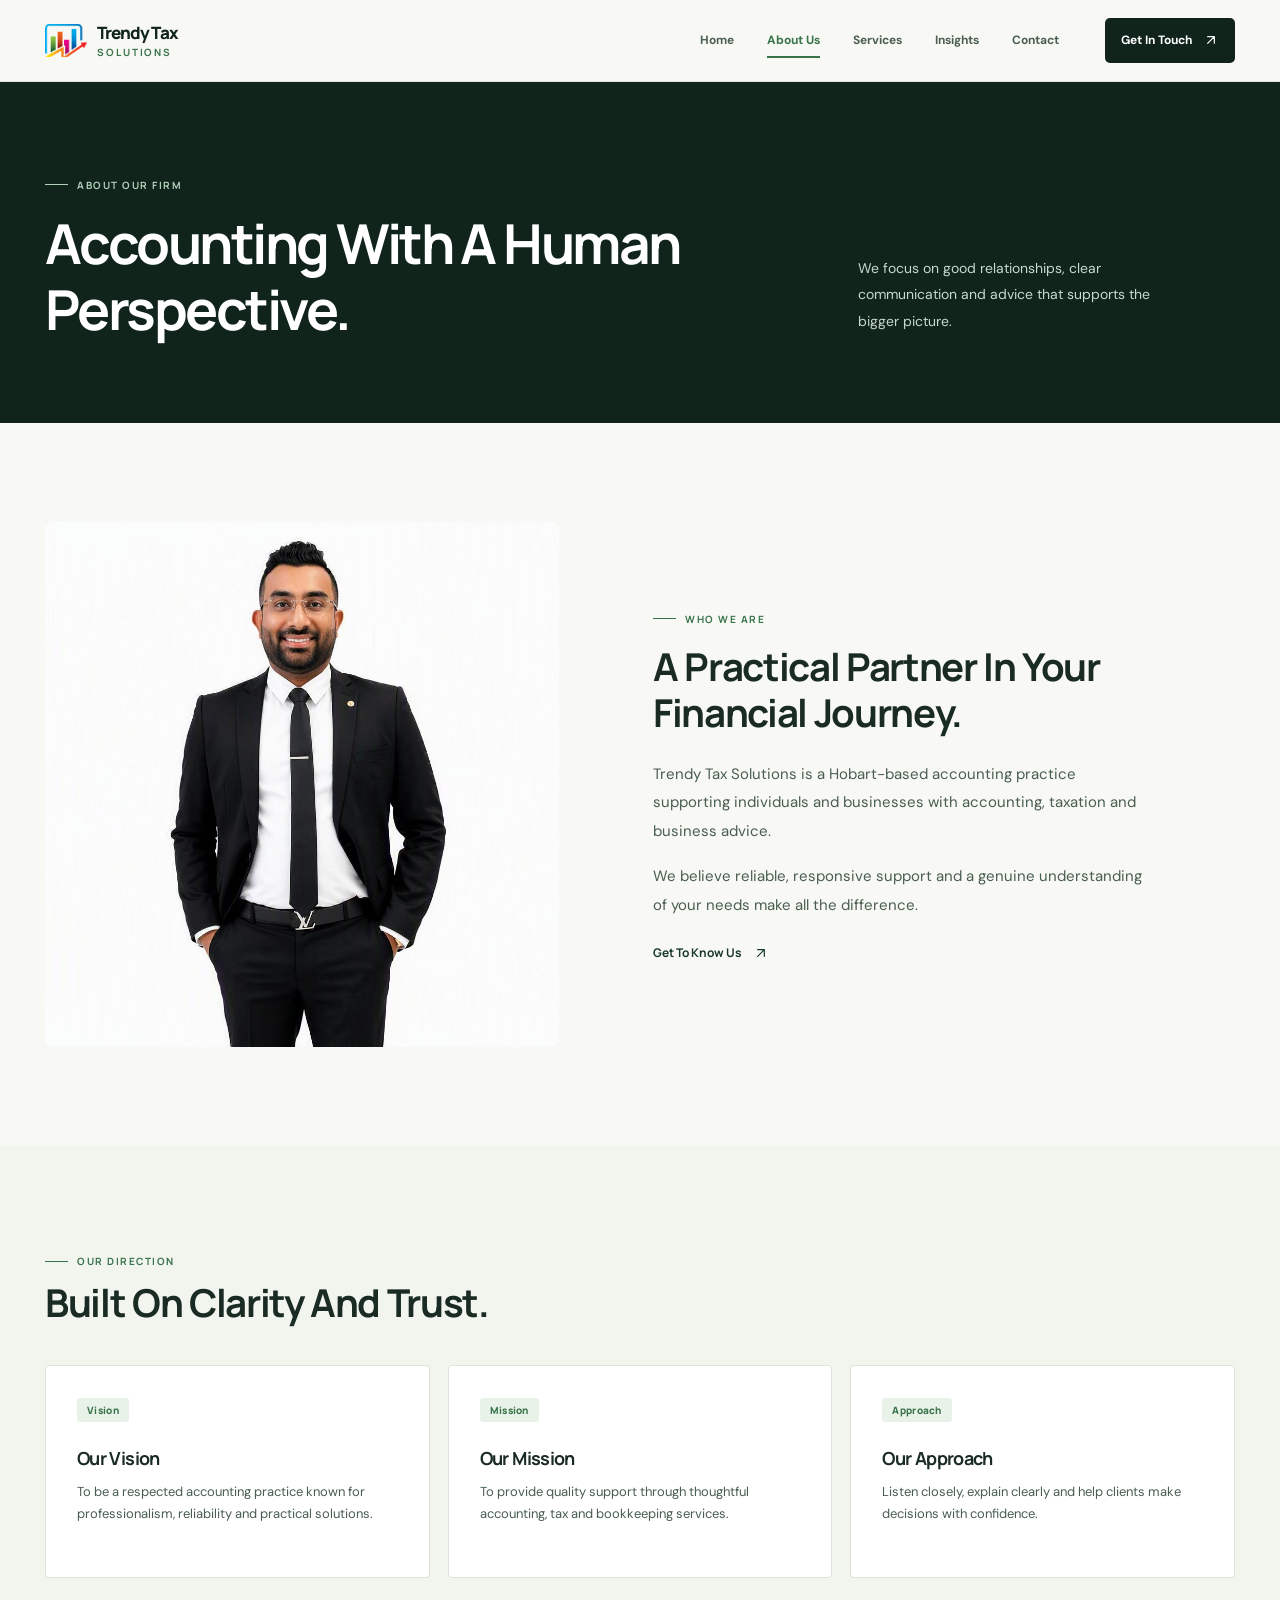
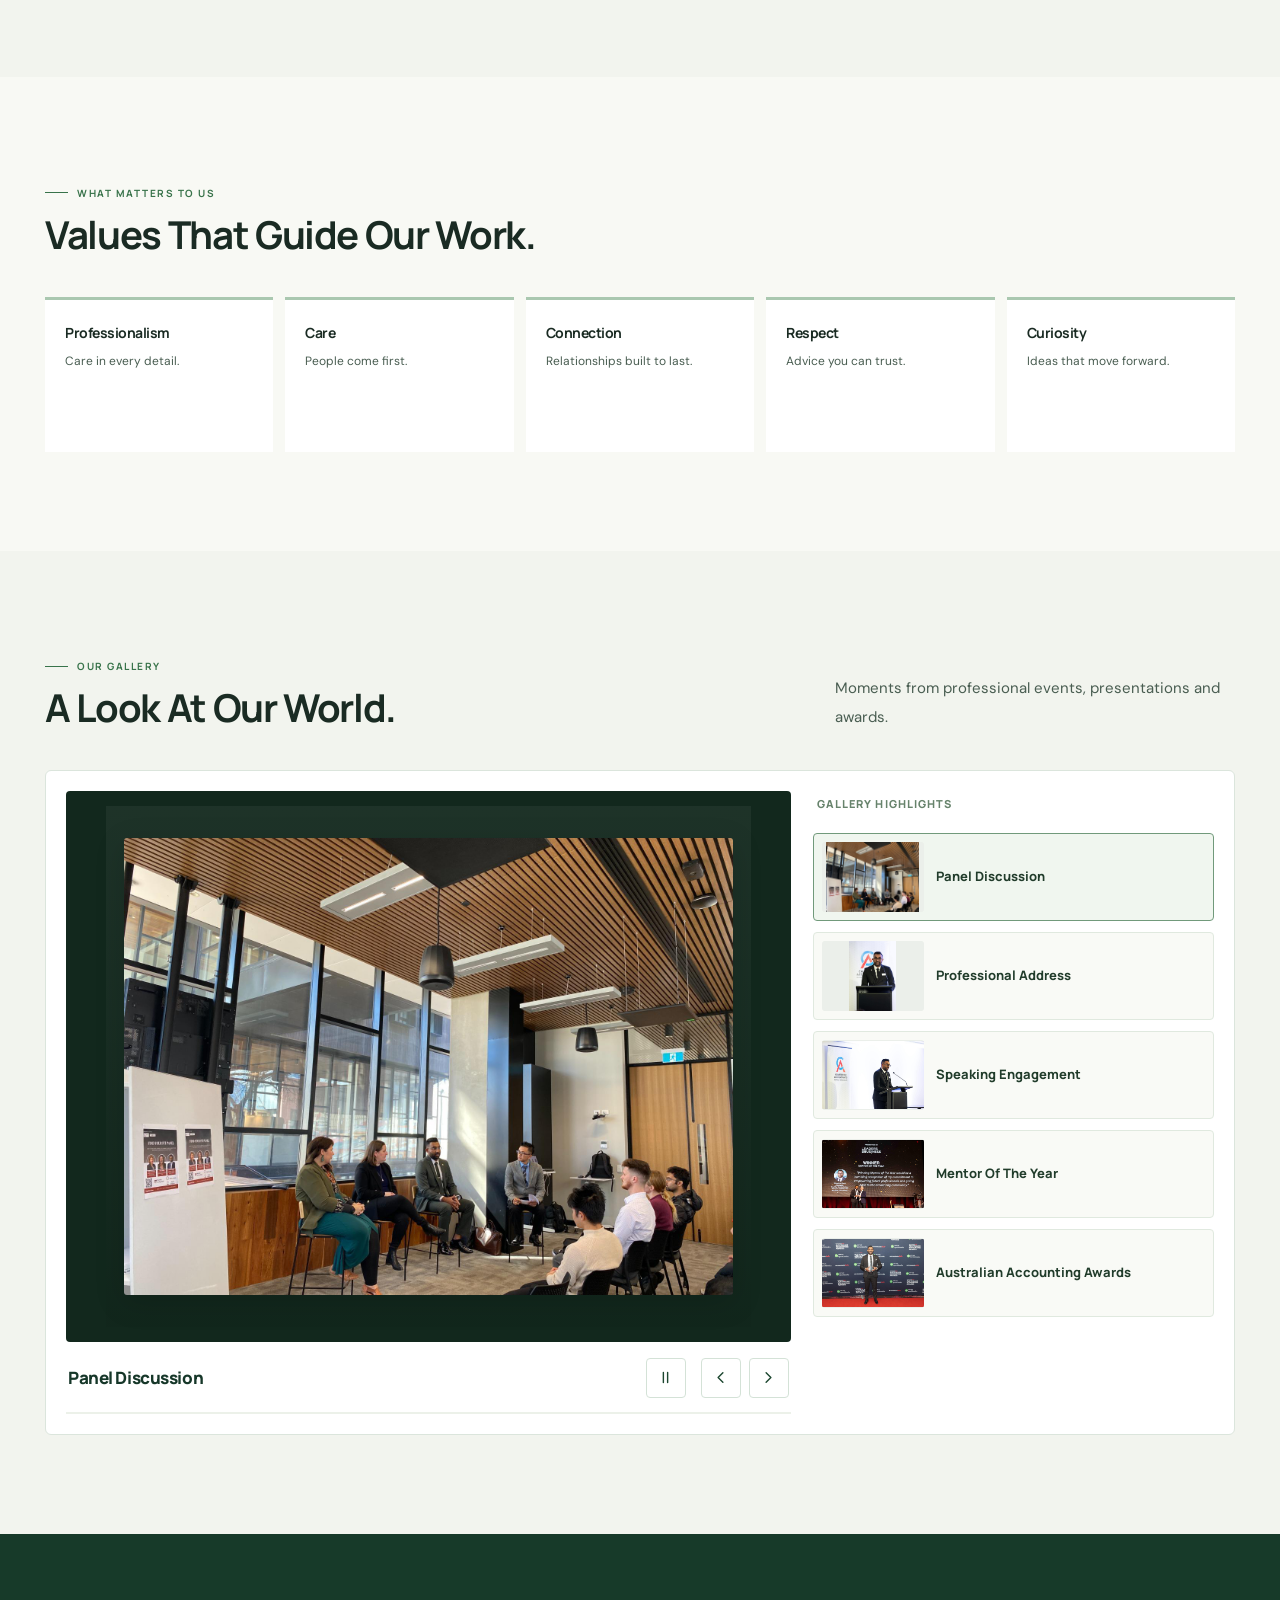
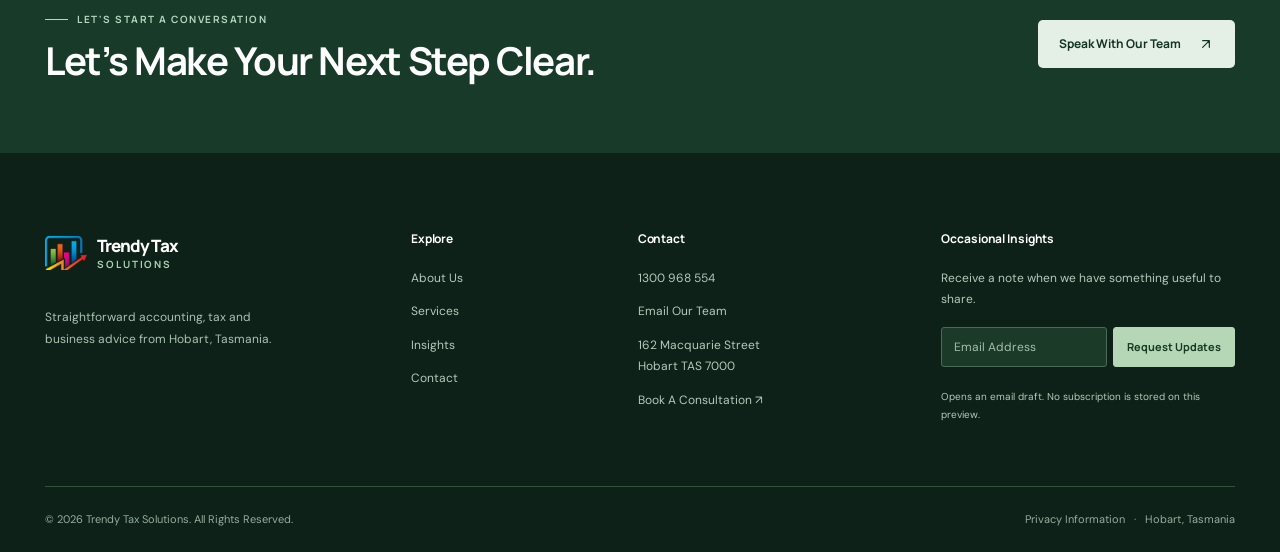
==== about.html @ ab27ede6 "Update & Create Project" ====
<!doctype html><html lang="en-AU"><head><meta charset="utf-8"><meta name="viewport" content="width=device-width,initial-scale=1"><meta name="theme-color" content="#10241c"><meta name="description" content="Learn about our practical, personal approach to tax, accounting and business advice in Hobart."><meta property="og:title" content="About Us | Trendy Tax Solutions"><meta property="og:description" content="Learn about our practical, personal approach to tax, accounting and business advice in Hobart."><meta property="og:type" content="website"><link rel="icon" href="assets/img/brand-mark.png" type="image/png"><link rel="stylesheet" href="assets/css/style.css"><link rel="stylesheet" href="assets/css/about-gallery.css?v=3"><title>About Us | Trendy Tax Solutions</title></head><body><a href="#main" class="skip">Skip To Content</a><header class="header" id="site-header"><div class="shell header-inner">
 <a class="brand" href="index.html" aria-label="Trendy Tax Solutions — Home"><img src="assets/img/brand-mark.png" alt="" loading="eager" decoding="async" class=""><span class="brand-copy">Trendy Tax<span>Solutions</span></span></a>
 <button class="menu-toggle" type="button" aria-label="Open Navigation" aria-controls="primary-nav" aria-expanded="false"><span></span></button>
 <nav class="nav" id="primary-nav" aria-label="Main Navigation"><a href="index.html" class="" >Home</a><a href="about.html" class="active" aria-current="page">About Us</a><a href="services.html" class="" >Services</a><a href="insights.html" class="" >Insights</a><a href="contact.html" class="" >Contact</a><a class="nav-cta" href="contact.html">Get In Touch <svg aria-hidden="true" width="16" height="16" viewBox="0 0 24 24" fill="none" stroke="currentColor" stroke-width="1.8" stroke-linecap="round" stroke-linejoin="round"><path d="M7 17 17 7M7 7h10v10"/></svg></a></nav></div></header><main id="main"><div class="page-hero"><div class="shell"><div><span class="eyebrow">About Our Firm</span><h1>Accounting With A Human Perspective.</h1></div><p>We focus on good relationships, clear communication and advice that supports the bigger picture.</p></div></div><section class="section"><div class="shell about-intro"><div class="about-photo reveal"><img src="assets/img/team-portrait.jpg" alt="Professional portrait supplied by the Trendy Tax Solutions team" loading="lazy" decoding="async" class=""></div><div class="reveal delay1"><span class="eyebrow">Who We Are</span><h2>A Practical Partner In Your Financial Journey.</h2><p class="body-copy">Trendy Tax Solutions is a Hobart-based accounting practice supporting individuals and businesses with accounting, taxation and business advice.</p><p class="body-copy">We believe reliable, responsive support and a genuine understanding of your needs make all the difference.</p><a class="text-link" href="contact.html">Get To Know Us <svg aria-hidden="true" width="16" height="16" viewBox="0 0 24 24" fill="none" stroke="currentColor" stroke-width="1.8" stroke-linecap="round" stroke-linejoin="round"><path d="M7 17 17 7M7 7h10v10"/></svg></a></div></div></section>
<section class="section alt"><div class="shell"><div class="section-head reveal"><div><span class="eyebrow">Our Direction</span><h2>Built On Clarity And Trust.</h2></div></div><div class="statements"><div class="statement reveal"><span class="num">Vision</span><h3>Our Vision</h3><p>To be a respected accounting practice known for professionalism, reliability and practical solutions.</p></div><div class="statement reveal delay1"><span class="num">Mission</span><h3>Our Mission</h3><p>To provide quality support through thoughtful accounting, tax and bookkeeping services.</p></div><div class="statement reveal delay2"><span class="num">Approach</span><h3>Our Approach</h3><p>Listen closely, explain clearly and help clients make decisions with confidence.</p></div></div></div></section>
<section class="section"><div class="shell"><div class="section-head reveal"><div><span class="eyebrow">What Matters To Us</span><h2>Values That Guide Our Work.</h2></div></div><div class="values"><div class="value"><h3>Professionalism</h3><p>Care in every detail.</p></div><div class="value"><h3>Care</h3><p>People come first.</p></div><div class="value"><h3>Connection</h3><p>Relationships built to last.</p></div><div class="value"><h3>Respect</h3><p>Advice you can trust.</p></div><div class="value"><h3>Curiosity</h3><p>Ideas that move forward.</p></div></div></div></section>
<section class="section alt" id="about-gallery"><div class="shell"><div class="section-head reveal"><div><span class="eyebrow">Our Gallery</span><h2>A Look At Our World.</h2></div><p class="body-copy">Moments from professional events, presentations and awards.</p></div><div class="about-gallery reveal" data-about-gallery role="region" aria-roledescription="carousel" aria-label="Professional events and awards photo gallery"><div class="about-gallery-layout"><div class="about-gallery-main"><div class="about-gallery-stage" id="about-gallery-stage"><figure class="about-gallery-slide is-active" role="group" aria-roledescription="slide" aria-label="Photo 1 of 5: Panel Discussion" aria-hidden="false" data-gallery-title="Panel Discussion"><div class="about-gallery-photo" style="--gallery-photo:url('assets/img/about-gallery/panel-discussion.jpg')"><img src="assets/img/about-gallery/panel-discussion.jpg" alt="A professional panel discussion with speakers and an audience" loading="eager" decoding="async" width="1600" height="1200"></div></figure><figure class="about-gallery-slide" role="group" aria-roledescription="slide" aria-label="Photo 2 of 5: Professional Address" aria-hidden="true" data-gallery-title="Professional Address"><div class="about-gallery-photo" style="--gallery-photo:url('assets/img/about-gallery/chartered-accountants-address.jpg')"><img src="assets/img/about-gallery/chartered-accountants-address.jpg" alt="An accountant speaking at a lectern at a Chartered Accountants event" loading="lazy" decoding="async" width="1067" height="1600"></div></figure><figure class="about-gallery-slide" role="group" aria-roledescription="slide" aria-label="Photo 3 of 5: Speaking Engagement" aria-hidden="true" data-gallery-title="Speaking Engagement"><div class="about-gallery-photo" style="--gallery-photo:url('assets/img/about-gallery/chartered-accountants-presentation.jpg')"><img src="assets/img/about-gallery/chartered-accountants-presentation.jpg" alt="Side view of a speaker presenting at a Chartered Accountants event" loading="lazy" decoding="async" width="1600" height="1067"></div></figure><figure class="about-gallery-slide" role="group" aria-roledescription="slide" aria-label="Photo 4 of 5: Mentor Of The Year" aria-hidden="true" data-gallery-title="Mentor Of The Year"><div class="about-gallery-photo" style="--gallery-photo:url('assets/img/about-gallery/mentor-of-the-year.jpg')"><img src="assets/img/about-gallery/mentor-of-the-year.jpg" alt="Mentor of the Year award winner receiving recognition on stage" loading="lazy" decoding="async" width="1600" height="1066"></div></figure><figure class="about-gallery-slide" role="group" aria-roledescription="slide" aria-label="Photo 5 of 5: Australian Accounting Awards" aria-hidden="true" data-gallery-title="Australian Accounting Awards"><div class="about-gallery-photo" style="--gallery-photo:url('assets/img/about-gallery/australian-accounting-awards.jpg')"><img src="assets/img/about-gallery/australian-accounting-awards.jpg" alt="Accountant holding an award at the Australian Accounting Awards" loading="lazy" decoding="async" width="1600" height="1066"></div></figure></div><div class="about-gallery-footer"><div class="about-gallery-meta" aria-live="off" aria-atomic="true"><span class="about-gallery-label" data-gallery-label>Panel Discussion</span></div><div class="about-gallery-nav"><button type="button" data-gallery-toggle data-paused="false" aria-label="Pause automatic slideshow" aria-pressed="false"><svg class="about-gallery-pause-icon" aria-hidden="true" width="17" height="17" viewBox="0 0 24 24" fill="none" stroke="currentColor" stroke-width="2" stroke-linecap="round"><path d="M9 5v14M15 5v14"/></svg><svg class="about-gallery-play-icon" aria-hidden="true" width="17" height="17" viewBox="0 0 24 24" fill="none" stroke="currentColor" stroke-width="1.8" stroke-linecap="round" stroke-linejoin="round"><path d="m8 5 11 7-11 7z"/></svg></button><button type="button" data-gallery-prev aria-controls="about-gallery-stage" aria-label="Previous photo"><svg aria-hidden="true" width="19" height="19" viewBox="0 0 24 24" fill="none" stroke="currentColor" stroke-width="1.8" stroke-linecap="round" stroke-linejoin="round"><path d="m15 18-6-6 6-6"/></svg></button><button type="button" data-gallery-next aria-controls="about-gallery-stage" aria-label="Next photo"><svg aria-hidden="true" width="19" height="19" viewBox="0 0 24 24" fill="none" stroke="currentColor" stroke-width="1.8" stroke-linecap="round" stroke-linejoin="round"><path d="m9 18 6-6-6-6"/></svg></button></div></div><div class="about-gallery-progress" aria-hidden="true"><span data-gallery-progress></span></div></div><div class="about-gallery-rail"><div class="about-gallery-rail-heading"><span>Gallery Highlights</span></div><button type="button" class="about-gallery-thumb is-current" data-gallery-to="0" aria-controls="about-gallery-stage" aria-label="Show image: Panel Discussion" aria-pressed="true"><span class="about-gallery-thumb-photo"><img src="assets/img/about-gallery/panel-discussion.jpg" alt="" loading="lazy" decoding="async"></span><span class="about-gallery-thumb-title">Panel Discussion</span></button><button type="button" class="about-gallery-thumb" data-gallery-to="1" aria-controls="about-gallery-stage" aria-label="Show image: Professional Address" aria-pressed="false"><span class="about-gallery-thumb-photo"><img src="assets/img/about-gallery/chartered-accountants-address.jpg" alt="" loading="lazy" decoding="async"></span><span class="about-gallery-thumb-title">Professional Address</span></button><button type="button" class="about-gallery-thumb" data-gallery-to="2" aria-controls="about-gallery-stage" aria-label="Show image: Speaking Engagement" aria-pressed="false"><span class="about-gallery-thumb-photo"><img src="assets/img/about-gallery/chartered-accountants-presentation.jpg" alt="" loading="lazy" decoding="async"></span><span class="about-gallery-thumb-title">Speaking Engagement</span></button><button type="button" class="about-gallery-thumb" data-gallery-to="3" aria-controls="about-gallery-stage" aria-label="Show image: Mentor Of The Year" aria-pressed="false"><span class="about-gallery-thumb-photo"><img src="assets/img/about-gallery/mentor-of-the-year.jpg" alt="" loading="lazy" decoding="async"></span><span class="about-gallery-thumb-title">Mentor Of The Year</span></button><button type="button" class="about-gallery-thumb" data-gallery-to="4" aria-controls="about-gallery-stage" aria-label="Show image: Australian Accounting Awards" aria-pressed="false"><span class="about-gallery-thumb-photo"><img src="assets/img/about-gallery/australian-accounting-awards.jpg" alt="" loading="lazy" decoding="async"></span><span class="about-gallery-thumb-title">Australian Accounting Awards</span></button></div></div></div></div></section><section class="cta-band"><div class="shell"><div><span class="eyebrow on-dark">Let's Start A Conversation</span><h2>Let’s Make Your Next Step Clear.</h2></div><a href="contact.html" class="btn btn-light">Speak With Our Team <svg aria-hidden="true" width="16" height="16" viewBox="0 0 24 24" fill="none" stroke="currentColor" stroke-width="1.8" stroke-linecap="round" stroke-linejoin="round"><path d="M7 17 17 7M7 7h10v10"/></svg></a></div></section></main><footer class="footer"><div class="shell footer-top"><div><a class="brand" href="index.html"><img src="assets/img/brand-mark.png" alt="" loading="lazy" decoding="async" class=""><span class="brand-copy">Trendy Tax<span>Solutions</span></span></a><p class="footer-about">Straightforward accounting, tax and business advice from Hobart, Tasmania.</p></div>
 <div><h4>Explore</h4><div class="footer-links"><a href="about.html">About Us</a><a href="services.html">Services</a><a href="insights.html">Insights</a><a href="contact.html">Contact</a></div></div>
 <div><h4>Contact</h4><div class="footer-links"><a href="tel:1300968554">1300 968 554</a><a href="mailto:info@trendytaxsolutions.com.au">Email Our Team</a><span class="footer-text">162 Macquarie Street<br>Hobart TAS 7000</span><a href="https://www.trendytaxsolutions.com.au/book-online" target="_blank" rel="noopener noreferrer">Book A Consultation ↗</a></div></div>
 <div><h4>Occasional Insights</h4><p class="footer-text">Receive a note when we have something useful to share.</p><form class="subscribe" id="newsletter-form"><label class="sr-only" for="newsletter-email">Your Email Address</label><input id="newsletter-email" type="email" name="email" placeholder="Email Address" required autocomplete="email"><button type="submit">Request Updates</button></form><div class="subscribe-feedback" id="newsletter-feedback" role="status" aria-live="polite"></div><p class="footer-text" style="font-size:10px">Opens an email draft. No subscription is stored on this preview.</p></div></div>
 <div class="shell footer-bottom"><span>© <span data-year>2026</span> Trendy Tax Solutions. All Rights Reserved.</span><span><a href="privacy.html">Privacy Information</a> &nbsp; · &nbsp; Hobart, Tasmania</span></div></footer><script src="assets/js/main.js" defer></script><script src="assets/js/about-gallery.js?v=2" defer></script></body></html>
---- assets/css/style.css ----
/* Trendy Tax Solutions — editorial visual system, 2026.
   Designed to be served unchanged on Vercel or a standard PHP web host. */
@import url('https://fonts.googleapis.com/css2?family=DM+Sans:wght@400;500;600;700&family=Manrope:wght@400;500;600;700;800&display=swap');
:root{--pine:#10241c;--forest:#18382a;--leaf:#38734a;--mint:#c4dbcb;--sage:#e7eee8;--paper:#f8f9f4;--cream:#f2f4ee;--white:#fff;--ink:#1a2b23;--text:#495d51;--muted:#6f8075;--line:#dce4db;--max:1200px;--header:82px}
*{box-sizing:border-box}html{scroll-behavior:smooth;scroll-padding-top:90px}body{margin:0;font-family:'DM Sans',Arial,sans-serif;background:var(--paper);color:var(--ink);font-size:15px;line-height:1.7;-webkit-font-smoothing:antialiased}body,button,input,select,textarea{font-family:'DM Sans',Arial,sans-serif}a{color:inherit;text-decoration:none}button{cursor:pointer}button,input,select,textarea{font-size:inherit}button,input,textarea,select{font-family:inherit}img{max-width:100%;display:block}svg{vertical-align:middle}h1,h2,h3,h4,p{margin-top:0}h1,h2,h3,h4{font-family:Manrope,'DM Sans',Arial,sans-serif;line-height:1.2;letter-spacing:-.035em}h1{font-size:clamp(2.65rem,5vw,4.55rem);font-weight:700}h2{font-size:clamp(1.86rem,3vw,2.62rem);font-weight:700}h3{font-size:19px}p{margin-bottom:17px}.shell{width:min(var(--max),calc(100% - 90px));margin:0 auto}.skip{position:absolute;left:18px;top:-100px;background:#fff;padding:9px 16px;z-index:50}.skip:focus{top:6px}.sr-only{position:absolute!important;clip:rect(0,0,0,0)!important;height:1px!important;width:1px!important;padding:0!important;margin:-1px!important;overflow:hidden!important;white-space:nowrap!important;border:0!important}:focus-visible{outline:3px solid #77b18a;outline-offset:4px}.reveal{opacity:1;transform:none}.eyebrow{display:inline-flex;align-items:center;gap:9px;font:700 10px Manrope,Arial,sans-serif;letter-spacing:.15em;text-transform:uppercase;color:var(--leaf);margin-bottom:18px}.eyebrow:before{content:'';width:23px;height:1px;background:currentColor;flex:none}.eyebrow.on-dark{color:#b6d5bf}.body-copy{font-size:15px;line-height:1.9;color:var(--text)}.lead{color:var(--text);font-size:17px;line-height:1.8;max-width:520px}.text-link{font:700 12px Manrope,Arial,sans-serif;display:inline-flex;align-items:center;gap:11px;color:var(--forest);white-space:nowrap;transition:gap .2s}.text-link svg{transition:transform .2s}.text-link:hover{color:var(--leaf);gap:15px}.btn{min-height:48px;padding:13px 20px;display:inline-flex;align-items:center;justify-content:center;gap:17px;font:700 12px Manrope,Arial,sans-serif;letter-spacing:0;white-space:nowrap;border-radius:5px;border:1px solid transparent;transition:background .2s,color .2s,transform .2s,border-color .2s}.btn:hover{transform:translateY(-2px)}.btn-primary{background:var(--leaf);color:white;border-color:var(--leaf)}.btn-primary:hover{background:#285d3a;color:white}.btn-outline{background:transparent;border-color:#a8b6a9;color:var(--forest)}.btn-outline:hover{border-color:var(--leaf);background:#e5eee6}.btn-light{background:#e4efe5;color:#123421}.btn-light:hover{background:white}
/* Header: precise proportions, nothing decorative */
.header{position:sticky;top:0;z-index:40;height:var(--header);background:rgba(248,249,244,.97);border-bottom:1px solid var(--line);transition:box-shadow .2s}.header.scrolled{box-shadow:0 7px 32px rgba(13,40,22,.07)}.header-inner{height:100%;display:flex;align-items:center;justify-content:space-between;gap:28px}.brand{display:inline-flex;align-items:center;gap:10px;flex-shrink:0}.brand img{width:42px;height:42px;object-fit:contain}.brand-copy{font:800 17px/1.04 Manrope,Arial,sans-serif;letter-spacing:-.055em;display:flex;flex-direction:column;color:var(--pine)}.brand-copy span{font-size:10px;letter-spacing:.19em;text-transform:uppercase;font-weight:700;color:var(--leaf);margin-top:5px}.nav{display:flex;align-items:center;gap:33px;margin-left:auto}.nav>a:not(.nav-cta){position:relative;padding:11px 0;font-size:12px;font-weight:700;color:#4b5e51;white-space:nowrap}.nav>a:not(.nav-cta):hover,.nav>a.active{color:var(--leaf)}.nav>a.active:after{content:'';position:absolute;bottom:4px;left:0;right:0;background:var(--leaf);height:2px}.nav .nav-cta{margin-left:13px;border-radius:5px;background:var(--pine);color:#fff;padding:12px 16px;display:inline-flex;align-items:center;gap:11px;font-size:12px;font-weight:700}.nav .nav-cta:hover{background:var(--leaf)}.menu-toggle{border:1px solid var(--line);background:transparent;color:var(--pine);display:none;align-items:center;justify-content:center;width:44px;height:44px;border-radius:4px;flex-shrink:0}.menu-toggle:before,.menu-toggle:after,.menu-toggle span{content:'';position:absolute;width:18px;height:2px;background:currentColor;display:block;transition:transform .2s}.menu-toggle:before{transform:translateY(-6px)}.menu-toggle:after{transform:translateY(6px)}.menu-toggle[aria-expanded=true] span{opacity:0}.menu-toggle[aria-expanded=true]:before{transform:rotate(45deg)}.menu-toggle[aria-expanded=true]:after{transform:rotate(-45deg)}
/* Home: a strong green canvas, a human photograph and an honest promise */
.hero{background:var(--pine);color:white;overflow:hidden;position:relative}.hero>.shell{min-height:633px;display:grid;grid-template-columns:1fr .93fr;gap:60px;align-items:stretch}.hero-content{display:flex;flex-direction:column;justify-content:center;padding:95px 0 103px;min-width:0}.hero .eyebrow{color:#acc9b0;margin-bottom:28px}.hero h1{color:#f6f8f1;max-width:685px;font-size:clamp(3rem,4.3vw,4.7rem);line-height:1.13;letter-spacing:-.052em;margin:0 0 25px}.hero h1 em{color:#a6cbaa;font-style:normal}.hero .lead{max-width:470px;color:#cad6ca;font-size:16px;line-height:1.85;margin-bottom:30px}.hero-actions{display:flex;align-items:center;gap:12px;flex-wrap:wrap}.hero .btn-primary{background:#a6ccab;color:#153320;border-color:#a6ccab}.hero .btn-primary:hover{background:#d6ebd9}.hero .btn-outline{border-color:#698575;color:#eaf2eb}.hero .btn-outline:hover{background:#264637;border-color:#a6ccab}.hero-note{display:flex;gap:9px;align-items:center;margin-top:47px;color:#a9c0b0;font:500 11px 'DM Sans',Arial,sans-serif}.hero-note>span{width:7px;height:7px;background:#a9d6ae;border-radius:50%}.hero-image{position:relative;min-width:0;display:flex;align-items:stretch;padding:42px 0 45px}.hero-image .image-frame{width:100%;min-height:465px;height:100%;overflow:hidden;position:relative;background:#527465;border-radius:8px}.hero-image .image-frame:after{content:'';position:absolute;inset:0;background:linear-gradient(180deg,transparent 57%,rgba(7,27,18,.35));pointer-events:none}.hero-image .image-frame img{height:100%;width:100%;object-fit:cover;object-position:center;filter:saturate(.8)}.hero-caption{position:absolute;left:-33px;bottom:85px;max-width:280px;padding:19px 22px;color:#315342;background:var(--sage);font-size:12px;line-height:1.65;box-shadow:0 15px 50px rgba(0,0,0,.16);border-radius:4px}.hero-caption strong{display:block;font:800 13px Manrope,Arial,sans-serif;color:var(--pine);margin-bottom:5px}.trustbar{background:#ecf1e9;border-bottom:1px solid #d5dfd4}.trustbar .shell{display:flex;align-items:center;justify-content:space-between;gap:20px;padding-top:23px;padding-bottom:23px}.trust-item{font:700 11px 'DM Sans',Arial,sans-serif;color:#435e4c;letter-spacing:.015em;display:flex;align-items:center;gap:11px}.trust-item i{display:block;background:var(--leaf);width:6px;height:6px;border-radius:50%}
/* Reusable content building blocks */
.section{padding:99px 0}.section.compact{padding:75px 0}.section.alt{background:var(--cream)}.section-head{display:flex;align-items:end;justify-content:space-between;gap:30px;margin-bottom:39px}.section-head .eyebrow{margin-bottom:12px}.section-head h2{max-width:650px;margin-bottom:0}.section-head .body-copy{max-width:380px;margin:0}.grid3{display:grid;grid-template-columns:repeat(3,minmax(0,1fr));gap:17px}.grid2{display:grid;grid-template-columns:repeat(2,minmax(0,1fr));gap:22px}.service-card{min-height:245px;border:1px solid var(--line);background:white;padding:32px;position:relative;display:flex;flex-direction:column;border-radius:5px;transition:background .25s,border-color .25s,transform .25s,box-shadow .25s}.service-card:before{content:'';display:block;width:29px;height:3px;border-radius:5px;background:#76a981;margin-bottom:28px}.service-card:hover{border-color:#bad1bc;background:#fafff9;transform:translateY(-3px);box-shadow:0 18px 35px rgba(18,50,28,.055)}.service-card h3{font-size:18px;color:var(--pine);margin-bottom:12px}.service-card p{font-size:13px;line-height:1.75;color:var(--text);max-width:330px;margin-bottom:24px}.service-arrow{margin-top:auto;color:var(--leaf);display:inline-flex;align-items:center}.service-arrow svg{width:18px;height:18px}.story-grid{display:grid;grid-template-columns:1fr .92fr;gap:86px;align-items:center}.story-image{height:470px;overflow:hidden;border-radius:5px;background:#b3c8b8}.story-image .image-frame,.team-visual .image-frame{height:100%}.image-frame img{width:100%;height:100%;object-fit:cover}.story-copy h2{max-width:525px;margin-bottom:24px}.story-copy .body-copy{max-width:490px}.steps{margin:30px 0 31px;border-top:1px solid #d5ded4}.step{padding:17px 0;border-bottom:1px solid #d5ded4;display:flex;gap:22px}.step b{font:700 10px Manrope,Arial,sans-serif;color:var(--leaf);margin-top:5px}.step strong{font:700 13px Manrope,Arial,sans-serif}.step p{font-size:12px;line-height:1.7;color:var(--text);margin:4px 0 0}.team-grid{display:grid;grid-template-columns:.88fr 1.08fr;gap:105px;align-items:center}.team-copy h2{max-width:490px;margin-bottom:20px}.team-copy .body-copy{max-width:470px}.team-copy .btn{margin-top:12px}.team-visual{height:438px;position:relative;overflow:hidden;background:#d1dcd0;border-radius:5px}.team-visual .image-frame img{object-position:center 40%}.team-note{display:none}.insight-card{background:#fff;border:1px solid var(--line);overflow:hidden;border-radius:5px;display:block;transition:border-color .2s,transform .2s,box-shadow .2s}.insight-card:hover{transform:translateY(-3px);border-color:#b1cbb6;box-shadow:0 15px 30px rgba(21,45,28,.04)}.insight-img{height:263px;overflow:hidden;background:#c9d5c9}.insight-img img{width:100%;height:100%;object-fit:cover;transition:transform .45s}.insight-card:hover .insight-img img{transform:scale(1.035)}.insight-body{padding:27px 29px 28px}.insight-meta{font:700 10px Manrope,Arial,sans-serif;letter-spacing:.05em;color:var(--leaf)}.insight-body h3{font-size:18px;line-height:1.45;margin:12px 0 25px;max-width:420px}.insight-body .text-link{font-size:11px}
.cta-band{background:#173a29;color:#fff}.cta-band .shell{padding:69px 0;display:flex;align-items:center;justify-content:space-between;gap:40px}.cta-band h2{font-size:clamp(1.8rem,3vw,2.5rem);margin:0}.cta-band .eyebrow{margin-bottom:12px}
/* Secondary pages */
.page-hero{background:var(--pine);color:white;padding:86px 0 81px}.page-hero .shell{display:grid;grid-template-columns:minmax(0,1.3fr) minmax(0,.65fr);gap:60px;align-items:end}.page-hero .eyebrow{color:#b1d0b9;margin-bottom:18px}.page-hero h1{font-size:clamp(2.35rem,4.3vw,3.5rem);line-height:1.2;letter-spacing:-.046em;margin:0;max-width:730px}.page-hero p{color:#c9d8ce;margin:0 0 7px;font-size:14px;line-height:1.9;max-width:330px}.about-intro{display:grid;grid-template-columns:.91fr 1.03fr;gap:94px;align-items:center}.about-photo{overflow:hidden;height:525px;border-radius:5px;background:#d4ded4}.about-photo img{height:100%;width:100%;object-fit:cover;object-position:center 30%}.about-intro h2{margin-bottom:24px}.about-intro .body-copy{max-width:490px}.about-intro .text-link{margin-top:8px}.statements{display:grid;grid-template-columns:repeat(3,minmax(0,1fr));gap:18px}.statement{padding:31px;background:#fff;border:1px solid var(--line);border-radius:4px;min-height:213px}.statement .num{display:inline-flex;padding:5px 10px;background:#e9f2e8;color:var(--leaf);font:800 10px Manrope,Arial,sans-serif;letter-spacing:.03em;border-radius:3px}.statement h3{font-size:18px;margin:25px 0 12px}.statement p{color:var(--text);font-size:13px;line-height:1.7;margin:0}.values{display:grid;grid-template-columns:repeat(5,minmax(0,1fr));gap:12px}.value{background:#fff;border-top:3px solid #aac8b0;padding:25px 20px 29px;min-height:155px}.value h3{font-size:14px;margin-bottom:10px}.value p{font-size:12px;color:var(--text);margin:0;line-height:1.65}.services-list{display:grid;grid-template-columns:1fr 1fr;gap:15px}.service-row{padding:26px 29px;display:flex;align-items:start;justify-content:space-between;gap:20px;border:1px solid var(--line);background:#fff;border-radius:4px;min-height:155px;transition:background .2s,border-color .2s,transform .2s}.service-row:hover{background:#f1f7ef;border-color:#a9c5ae;transform:translateY(-2px)}.service-row h3{font-size:17px;margin:0 0 12px}.service-row p{font-size:13px;line-height:1.75;color:var(--text);margin:0;max-width:440px}.service-row .service-arrow{margin-top:2px;flex:none}.service-list-footer{margin-top:26px;font-size:13px;color:var(--text)}.service-list-footer a{color:var(--leaf);font-weight:700;text-decoration:underline;text-underline-offset:3px}
.filters{display:flex;gap:10px;flex-wrap:wrap;margin:0 0 31px}.filter{border:1px solid #cbd9cd;border-radius:4px;background:transparent;color:#43624c;padding:10px 17px;font:700 12px Manrope,Arial,sans-serif}.filter:hover,.filter[aria-pressed=true]{background:var(--pine);color:white;border-color:var(--pine)}.insights-grid{display:grid;grid-template-columns:repeat(3,minmax(0,1fr));gap:20px}.insights-grid .insight-img{height:208px}.insights-grid .insight-body{padding:25px}.insights-grid .insight-body h3{font-size:16px}.empty-message{display:none;padding:20px;color:var(--text)}
.article-hero{padding:77px 0 0;background:var(--pine);color:white}.article-head{max-width:790px}.article-head .eyebrow{color:#add0b5}.article-head h1{font-size:clamp(2.25rem,4.2vw,3.58rem);max-width:760px;margin-bottom:22px}.article-head .lead{color:#cddacf}.article-figure{height:425px;position:relative;top:60px;margin-top:33px;overflow:hidden;border-radius:4px;background:#d4ddd5}.article-figure img{height:100%;width:100%;object-fit:cover}.article-hero+.section{padding-top:130px}.article-content{max-width:760px;margin:0 auto;font-size:15px;line-height:1.95;color:var(--text)}.article-content h2{font-size:22px;margin-top:43px;margin-bottom:14px;color:var(--pine)}.article-content p{margin-bottom:22px}.article-content .note{border-left:3px solid var(--leaf);background:#e9f0e8;color:var(--text);padding:17px 20px;margin:37px 0;font-size:13px}.article-content .article-back{margin-top:15px}
/* Contact & forms */
.contact-grid{display:grid;grid-template-columns:.76fr 1.1fr;gap:100px;align-items:start}.contact-info h2{font-size:clamp(1.8rem,2.8vw,2.35rem)}.contact-info>.body-copy{margin-bottom:30px}.contact-line{padding:19px 0;border-top:1px solid var(--line)}.contact-line h3{font-size:13px;letter-spacing:-.01em;margin:0 0 6px}.contact-line p,.contact-line a:not(.text-link){color:var(--text);font-size:13px;line-height:1.75}.contact-line p{margin:0}.contact-line a:hover{color:var(--leaf)}.contact-line .map-link{margin-top:12px}.contact-form{padding:39px 43px;background:#f0f4ee;border:1px solid #d7e2d7;border-radius:5px}.contact-form h2{font-size:24px;margin:0 0 11px}.contact-form>.body-copy{font-size:13px;margin-bottom:19px}.form-grid{display:grid;grid-template-columns:1fr 1fr;gap:17px}.field{margin-top:17px}.field label{display:block;font:700 11px Manrope,Arial,sans-serif;color:var(--forest);margin-bottom:8px}.field input,.field select,.field textarea{display:block;width:100%;border:1px solid #c8d8c9;background:#fff;color:var(--ink);padding:12px 13px;min-height:45px;outline:0;border-radius:3px;font-size:13px}.field input:focus,.field select:focus,.field textarea:focus{border-color:var(--leaf);box-shadow:0 0 0 3px rgba(80,140,90,.13)}.field textarea{resize:vertical;min-height:124px}.field .error{display:none;color:#98352b;font-size:11px;margin-top:5px}.field.invalid .error{display:block}.check-label{display:flex;align-items:flex-start;gap:11px;color:var(--text);font-size:12px;line-height:1.6;margin-top:19px}.check-label input{flex:none;margin-top:4px;accent-color:var(--leaf)}.form-actions{display:flex;align-items:center;gap:15px;margin-top:23px;flex-wrap:wrap}.form-note{font-size:11px;line-height:1.55;color:var(--muted);max-width:260px;margin:0}.form-status{margin-top:14px;color:var(--leaf);font-size:12px;font-weight:700}.form-status.error{color:#a13f36}.faq{max-width:850px;margin:auto}.faq-item{border-bottom:1px solid #d2ded3}.faq-item:first-child{border-top:1px solid #d2ded3}.faq-item button{display:flex;align-items:center;justify-content:space-between;width:100%;text-align:left;padding:22px 5px;background:none;color:var(--ink);border:0;gap:20px;font:700 14px Manrope,Arial,sans-serif}.faq-item button span:last-child{font-size:23px;line-height:1;color:var(--leaf);font-weight:400;transition:transform .2s}.faq-item button[aria-expanded=true] span:last-child{transform:rotate(45deg)}.faq-panel{display:none;font-size:13px;color:var(--text);line-height:1.8;padding:0 35px 21px 5px}.faq-item button[aria-expanded=true]+.faq-panel{display:block}.privacy-copy{max-width:800px}.privacy-copy h2{font-size:21px;margin:32px 0 12px}.privacy-copy p{color:var(--text)}
/* Footer */
.footer{background:#0e2119;color:#dae8dd}.footer-top{padding:79px 0 62px;display:grid;grid-template-columns:1.25fr .69fr 1fr 1.18fr;gap:55px}.footer .brand-copy{color:#fff}.footer .brand-copy span{color:#a8d1b0}.footer-about{font-size:12px;line-height:1.85;color:#a9c2b1;max-width:255px;margin:23px 0 0}.footer h4{font-size:12px;color:white;letter-spacing:-.01em;margin:0 0 21px}.footer-links{display:flex;flex-direction:column;gap:12px}.footer-links a,.footer-text{font-size:12px;line-height:1.8;color:#b4c9b8}.footer a:not(.brand):hover{color:#e6f6e4}.footer-text{margin:0}.subscribe{display:flex;gap:6px;margin-top:16px}.subscribe input{min-width:0;width:100%;padding:11px 12px;color:white;border:1px solid #496a56;background:#1b3b28;border-radius:3px;font-size:12px}.subscribe input::placeholder{color:#a4bdaa}.subscribe button{padding:11px 13px;font:700 11px Manrope,Arial,sans-serif;background:#b5d7b5;color:#163a22;border:1px solid #b5d7b5;border-radius:3px;white-space:nowrap}.subscribe button:hover{background:#e7f7e6}.subscribe-feedback{font-size:11px;color:#b2d6b7;margin-top:7px;min-height:14px}.footer-bottom{border-top:1px solid #31513c;display:flex;justify-content:space-between;gap:18px;padding:23px 0;color:#93ae9b;font-size:11px}.footer-bottom a{font-size:11px}
/* Adaptable without gimmicks */
@media(max-width:1080px){.shell{width:calc(100% - 60px)}.nav{gap:22px}.hero>.shell{gap:35px}.story-grid,.about-intro{gap:55px}.team-grid{gap:58px}.contact-grid{gap:54px}.footer-top{gap:30px}.values{grid-template-columns:repeat(3,1fr)}}
@media(max-width:800px){:root{--header:70px}.shell{width:calc(100% - 44px)}.brand img{width:37px;height:37px}.menu-toggle{display:flex;position:relative;margin-left:auto}.nav{display:none;position:absolute;left:0;top:var(--header);right:0;padding:15px 23px 24px;background:var(--paper);border-bottom:1px solid var(--line);box-shadow:0 16px 30px rgba(10,36,22,.1);flex-direction:column;align-items:stretch;gap:0;max-height:calc(100vh - var(--header));overflow-y:auto}.nav.open{display:flex}.nav>a:not(.nav-cta){padding:13px 4px}.nav>a.active:after{display:none}.nav .nav-cta{margin:15px 0 0;width:max-content}.hero>.shell{grid-template-columns:1fr;gap:0}.hero-content{padding:72px 0 43px}.hero h1{max-width:650px}.hero-image{padding:0 0 56px;min-height:350px;height:430px}.hero-image .image-frame{height:100%;min-height:0}.hero-caption{left:18px;bottom:77px}.hero-note{margin-top:27px}.trustbar .shell{justify-content:start;flex-wrap:wrap;column-gap:34px;row-gap:15px}.section{padding:75px 0}.story-grid,.team-grid,.about-intro,.contact-grid{grid-template-columns:1fr;gap:38px}.story-image,.team-visual,.about-photo{height:390px}.team-grid .team-visual{order:-1}.section-head{align-items:start}.page-hero{padding:72px 0}.page-hero .shell{grid-template-columns:1fr;gap:20px}.page-hero p{max-width:580px}.footer-top{grid-template-columns:repeat(2,1fr)}.grid3{grid-template-columns:repeat(2,1fr)}.grid3>.service-card:last-child{grid-column:span 2}.insights-grid{grid-template-columns:repeat(2,1fr)}.values{grid-template-columns:repeat(3,1fr)}.cta-band .shell{padding:56px 0}.contact-grid{gap:39px}.article-figure{height:340px}.statements{gap:12px}.statement{padding:23px}}
@media(max-width:560px){.shell{width:calc(100% - 36px)}.brand-copy{font-size:15px}.brand-copy span{font-size:9px}.hero-content{padding:59px 0 38px}.hero h1{font-size:clamp(2.55rem,11vw,3.25rem)}.hero .lead{font-size:14px}.hero-image{height:335px;padding-bottom:32px}.hero-caption{left:12px;bottom:49px;padding:13px 16px;max-width:245px}.hero-caption strong{font-size:12px}.hero-caption{font-size:11px}.hero-actions{gap:9px}.btn{font-size:11px;padding:12px 15px;min-height:43px;gap:9px}.hero-note{margin-top:25px}.trustbar .shell{gap:13px 18px}.trust-item{font-size:10px}.section{padding:59px 0}.section-head{display:block;margin-bottom:25px}.section-head .text-link,.section-head .body-copy{margin-top:16px}.section-head h2,h2{font-size:clamp(1.68rem,7vw,2.04rem)}.grid3,.grid2,.insights-grid,.statements,.services-list{grid-template-columns:1fr}.grid3>.service-card:last-child{grid-column:auto}.service-card{min-height:205px;padding:26px}.service-card:before{margin-bottom:20px}.story-image,.team-visual,.about-photo{height:290px}.steps{margin-top:20px}.page-hero{padding:56px 0 53px}.page-hero h1{font-size:clamp(2.25rem,9vw,2.8rem)}.page-hero p{font-size:13px}.statement{min-height:auto}.values{grid-template-columns:1fr 1fr;gap:10px}.value{padding:18px 16px;min-height:130px}.value h3{font-size:13px}.services-list .service-row{padding:24px;min-height:128px}.insight-img{height:220px}.insights-grid .insight-img{height:220px}.article-figure{height:245px;top:35px}.article-hero{padding-top:58px}.article-hero+.section{padding-top:87px}.article-head h1{font-size:2.22rem}.cta-band .shell{flex-direction:column;align-items:start;gap:22px;padding:45px 0}.footer-top{padding:54px 0 45px;grid-template-columns:repeat(2,minmax(0,1fr));gap:29px 19px}.footer-top>div:first-child,.footer-top>div:last-child{grid-column:1/-1}.footer-bottom{flex-direction:column;gap:9px}.contact-form{padding:24px 18px}.form-grid{grid-template-columns:1fr;gap:0}.faq-item button{font-size:13px}.filter{font-size:11px;padding:8px 12px}}
@media(prefers-reduced-motion:reduce){html{scroll-behavior:auto!important}*,*:before,*:after{animation-duration:.01ms!important;transition-duration:.01ms!important;scroll-behavior:auto!important}}
[hidden]{display:none!important}
---- assets/css/about-gallery.css ----
/* Refined About Us gallery — no numeric badges/counters, cleaner professional layout. */

#about-gallery .section-head{align-items:end}
#about-gallery .section-head .body-copy{max-width:25rem}
.about-gallery{margin-top:16px;background:linear-gradient(180deg,#f8faf9 0%,#f1f5f3 100%);border:1px solid #dfe8e4;border-radius:20px;padding:24px;box-shadow:0 20px 45px rgba(17,48,56,.05)}
.about-gallery-layout{display:grid;grid-template-columns:minmax(0,1.3fr) minmax(280px,.72fr);gap:22px;align-items:start}
.about-gallery-main{min-width:0}
.about-gallery-stage{position:relative;height:clamp(380px,43vw,560px);border-radius:16px;overflow:hidden;background:linear-gradient(135deg,#183845 0%,#224853 100%);box-shadow:inset 0 1px 0 rgba(255,255,255,.08),0 12px 30px rgba(14,45,53,.14)}
.about-gallery-slide{position:absolute;inset:0;opacity:0;pointer-events:none;transition:opacity .38s ease}
.about-gallery-slide.is-active{opacity:1;pointer-events:auto}
.about-gallery-photo{position:absolute;inset:0;display:flex;align-items:center;justify-content:center;padding:18px;background:transparent}
.about-gallery-photo::before{content:"";position:absolute;inset:-52px;background-image:var(--gallery-photo);background-size:cover;background-position:center;filter:blur(36px) brightness(.48) saturate(.88);opacity:.62;transform:scale(1.1)}
.about-gallery-photo::after{content:"";position:absolute;inset:0;background:linear-gradient(180deg,rgba(255,255,255,.05),rgba(0,0,0,.04))}
.about-gallery-photo>img{position:relative;z-index:1;display:block;width:auto!important;height:auto!important;max-width:100%!important;max-height:100%!important;min-width:0;min-height:0;object-fit:contain!important;object-position:center;border-radius:10px;box-shadow:0 16px 38px rgba(0,0,0,.18)}
.about-gallery-footer{padding:16px 2px 0;display:flex;align-items:center;justify-content:space-between;gap:18px}
.about-gallery-meta{display:flex;align-items:center;min-width:0}
.about-gallery-label{font-family:Manrope,Arial,sans-serif;color:#193642;font-size:19px;line-height:1.3;font-weight:800;letter-spacing:-.01em}
.about-gallery-nav{display:flex;align-items:center;gap:8px;flex:none}
.about-gallery-nav button{background:#fff;border:1px solid #d3ddda;border-radius:10px;color:#173a41;width:40px;height:40px;display:inline-flex;align-items:center;justify-content:center;padding:0;transition:background .2s,border-color .2s,color .2s,transform .2s,box-shadow .2s;box-shadow:0 6px 14px rgba(21,61,70,.06)}
.about-gallery-nav button:hover{background:#236e68;border-color:#236e68;color:#fff;transform:translateY(-1px);box-shadow:0 10px 18px rgba(35,110,104,.18)}
.about-gallery-nav button[data-gallery-toggle]{margin-right:7px}
.about-gallery-play-icon{display:none}
.about-gallery-nav button[data-paused="true"] .about-gallery-pause-icon{display:none}
.about-gallery-nav button[data-paused="true"] .about-gallery-play-icon{display:block}
.about-gallery-progress{margin-top:14px;height:4px;background:#dce6e2;overflow:hidden;border-radius:999px}
.about-gallery-progress>span{display:block;height:100%;width:0;background:linear-gradient(90deg,#2c8377,#5ca899);transform-origin:left;border-radius:inherit}
.about-gallery.is-playing .about-gallery-progress>span{animation:aboutGalleryCountdown 5500ms linear both}
@keyframes aboutGalleryCountdown{from{width:0}to{width:100%}}
.about-gallery-rail{display:flex;flex-direction:column;gap:11px}
.about-gallery-rail-heading{min-height:27px;display:flex;justify-content:flex-start;gap:10px;align-items:center;color:#315d60;font-family:Manrope,Arial,sans-serif;text-transform:uppercase;font-weight:800;font-size:11px;letter-spacing:.14em;padding:4px 4px 8px}
.about-gallery-thumb{width:100%;min-height:86px;display:grid;grid-template-columns:102px minmax(0,1fr);align-items:center;gap:12px;text-align:left;border:1px solid #dfe7e3;border-radius:12px;padding:8px;background:rgba(255,255,255,.82);color:#314952;transition:background .22s,border-color .22s,box-shadow .22s,transform .22s;box-shadow:none}
.about-gallery-thumb:hover{border-color:#adcbc4;background:#fff;transform:translateY(-1px)}
.about-gallery-thumb.is-current{background:#fff;border-color:#338176;box-shadow:0 8px 20px rgba(20,81,76,.09)}
.about-gallery-thumb-photo{display:flex;align-items:center;justify-content:center;width:102px;height:70px;overflow:hidden;background:#edf1ef;border-radius:8px}
.about-gallery-thumb-photo img{display:block;max-width:100%;max-height:100%;width:auto;height:auto;object-fit:contain}
.about-gallery-thumb-title{font-family:Manrope,Arial,sans-serif;font-size:14px;font-weight:750;line-height:1.35;overflow-wrap:anywhere;color:#17343f}
@media(max-width:950px){.about-gallery{padding:18px}.about-gallery-layout{grid-template-columns:minmax(0,1fr) 225px;gap:16px}.about-gallery-stage{height:clamp(330px,48vw,445px)}.about-gallery-thumb{grid-template-columns:76px minmax(0,1fr);gap:10px;min-height:78px}.about-gallery-thumb-photo{width:76px;height:60px}.about-gallery-thumb-title{font-size:12px}}
@media(max-width:720px){.about-gallery{padding:16px;border-radius:18px}.about-gallery-layout{grid-template-columns:minmax(0,1fr);gap:16px}.about-gallery-stage{height:clamp(270px,71vw,440px);border-radius:12px}.about-gallery-rail{display:grid;grid-auto-columns:200px;grid-auto-flow:column;overflow-x:auto;overscroll-behavior-x:contain;padding:4px 2px 6px;scroll-snap-type:x proximity;scrollbar-width:thin;gap:10px}.about-gallery-rail-heading{display:none}.about-gallery-thumb{min-height:80px;scroll-snap-align:start;grid-template-columns:70px minmax(0,1fr);padding:8px}.about-gallery-thumb-photo{width:70px;height:64px}.about-gallery-footer{padding-top:14px}.about-gallery-label{font-size:16px}}
@media(max-width:430px){.about-gallery-stage{height:clamp(250px,82vw,335px)}.about-gallery-nav{gap:6px}.about-gallery-nav button{height:36px;width:36px}.about-gallery-nav button[data-gallery-toggle]{margin-right:1px}.about-gallery-label{font-size:15px}}
@media(prefers-reduced-motion:reduce){.about-gallery-slide,.about-gallery-thumb,.about-gallery-nav button{transition:none!important}.about-gallery-thumb:hover{transform:none}.about-gallery-nav button:hover{transform:none}.about-gallery.is-playing .about-gallery-progress>span{animation:none}}

/* 2026 redesign alignment: softer green, flat surfaces, confident photography. */
#about-gallery{background:#f2f4ee}
#about-gallery .about-gallery{background:#fff;border-color:#dbe5dc;box-shadow:none;border-radius:6px;padding:20px}
#about-gallery .about-gallery-stage{background:#12281d;border-radius:4px;box-shadow:none}
#about-gallery .about-gallery-photo:before{opacity:.33;filter:blur(36px) brightness(.6) saturate(.8)}
#about-gallery .about-gallery-photo>img{border-radius:3px;box-shadow:0 7px 30px rgba(0,0,0,.15)}
#about-gallery .about-gallery-label{color:#163729;font-size:17px;letter-spacing:-.025em}
#about-gallery .about-gallery-nav button{border-color:#d4e2d7;border-radius:4px;color:#1d4730;box-shadow:none}
#about-gallery .about-gallery-nav button:hover{background:#38734a;border-color:#38734a;box-shadow:none}
#about-gallery .about-gallery-progress{background:#ecf1e9;border-radius:0;height:2px}
#about-gallery .about-gallery-progress>span{background:#38734a;border-radius:0}
#about-gallery .about-gallery-rail-heading{color:#67836c;letter-spacing:.1em}
#about-gallery .about-gallery-thumb{border-radius:4px;background:#f9faf6;border-color:#e0e9df;box-shadow:none}
#about-gallery .about-gallery-thumb-photo{border-radius:3px;background:#ebefea}
#about-gallery .about-gallery-thumb.is-current{border-color:#719a7b;background:#f0f6ef;box-shadow:none}
#about-gallery .about-gallery-thumb-title{color:#213c2b;font-size:13px}
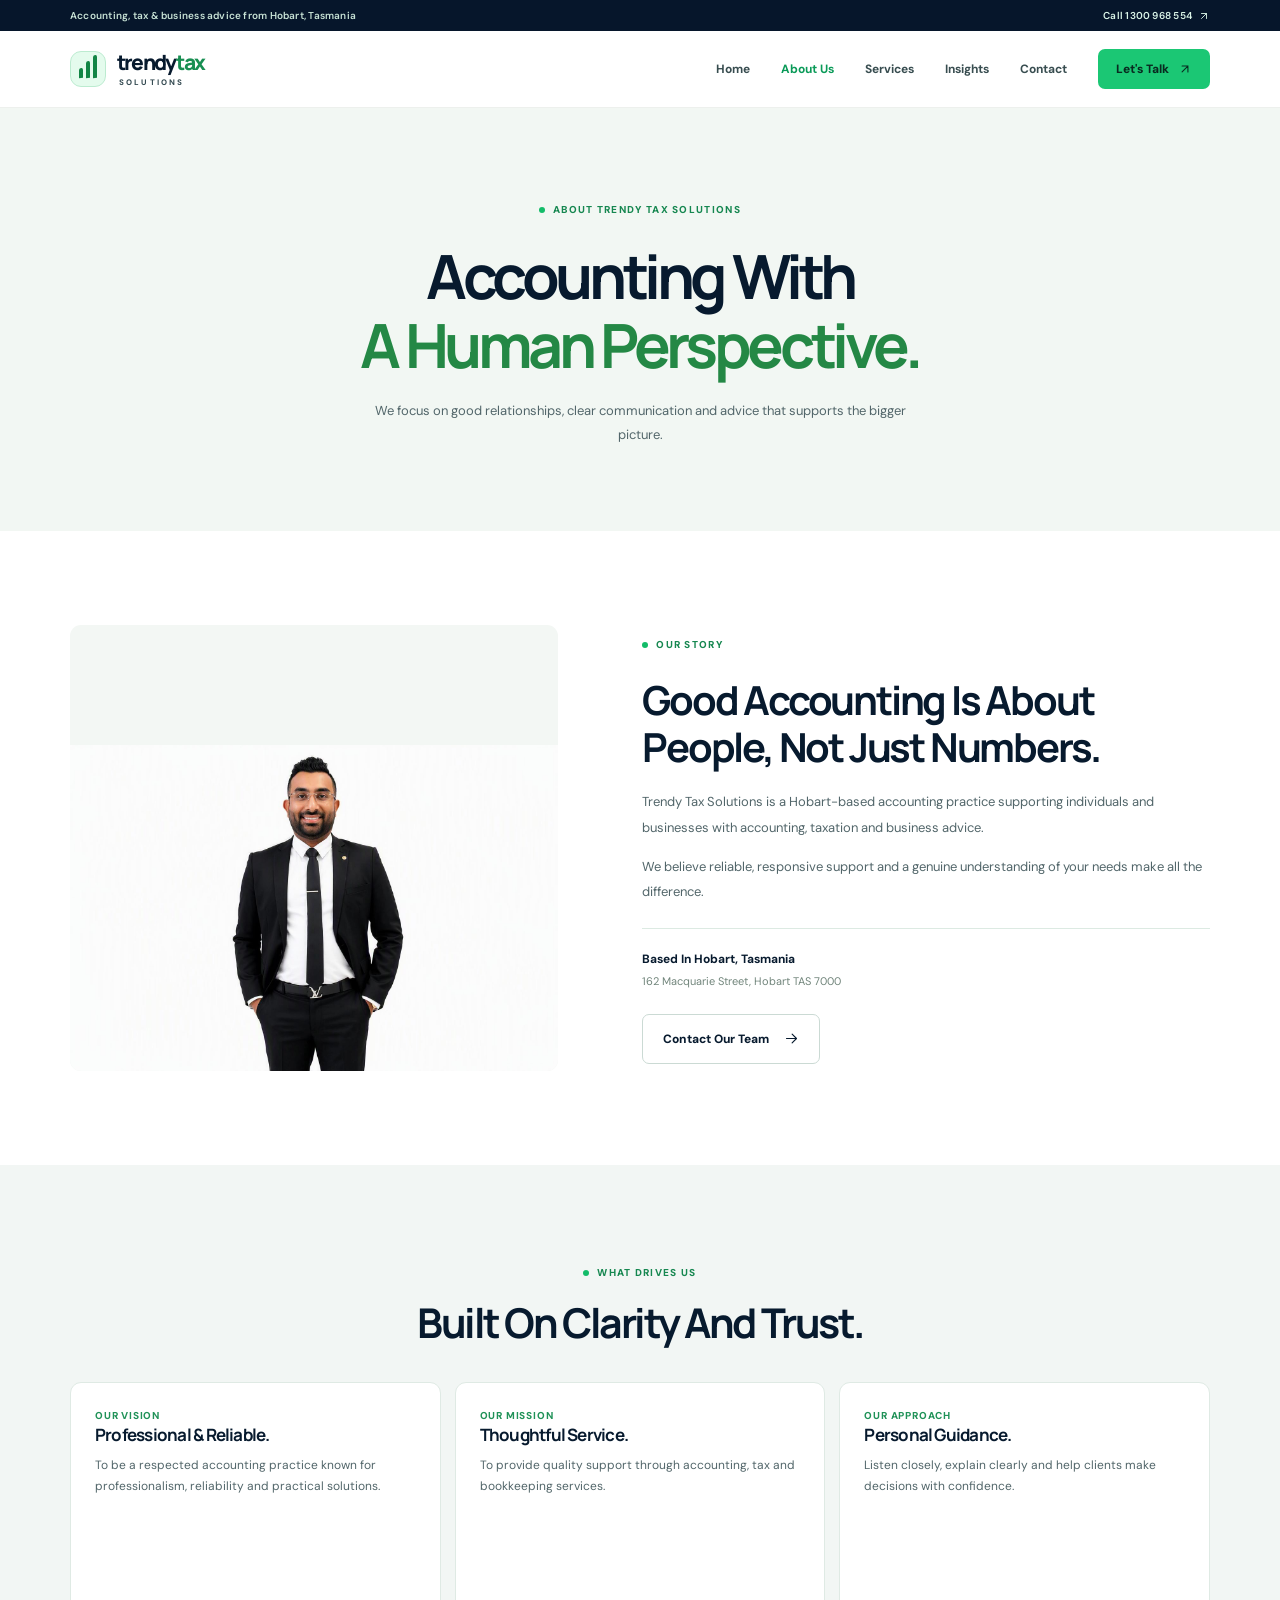
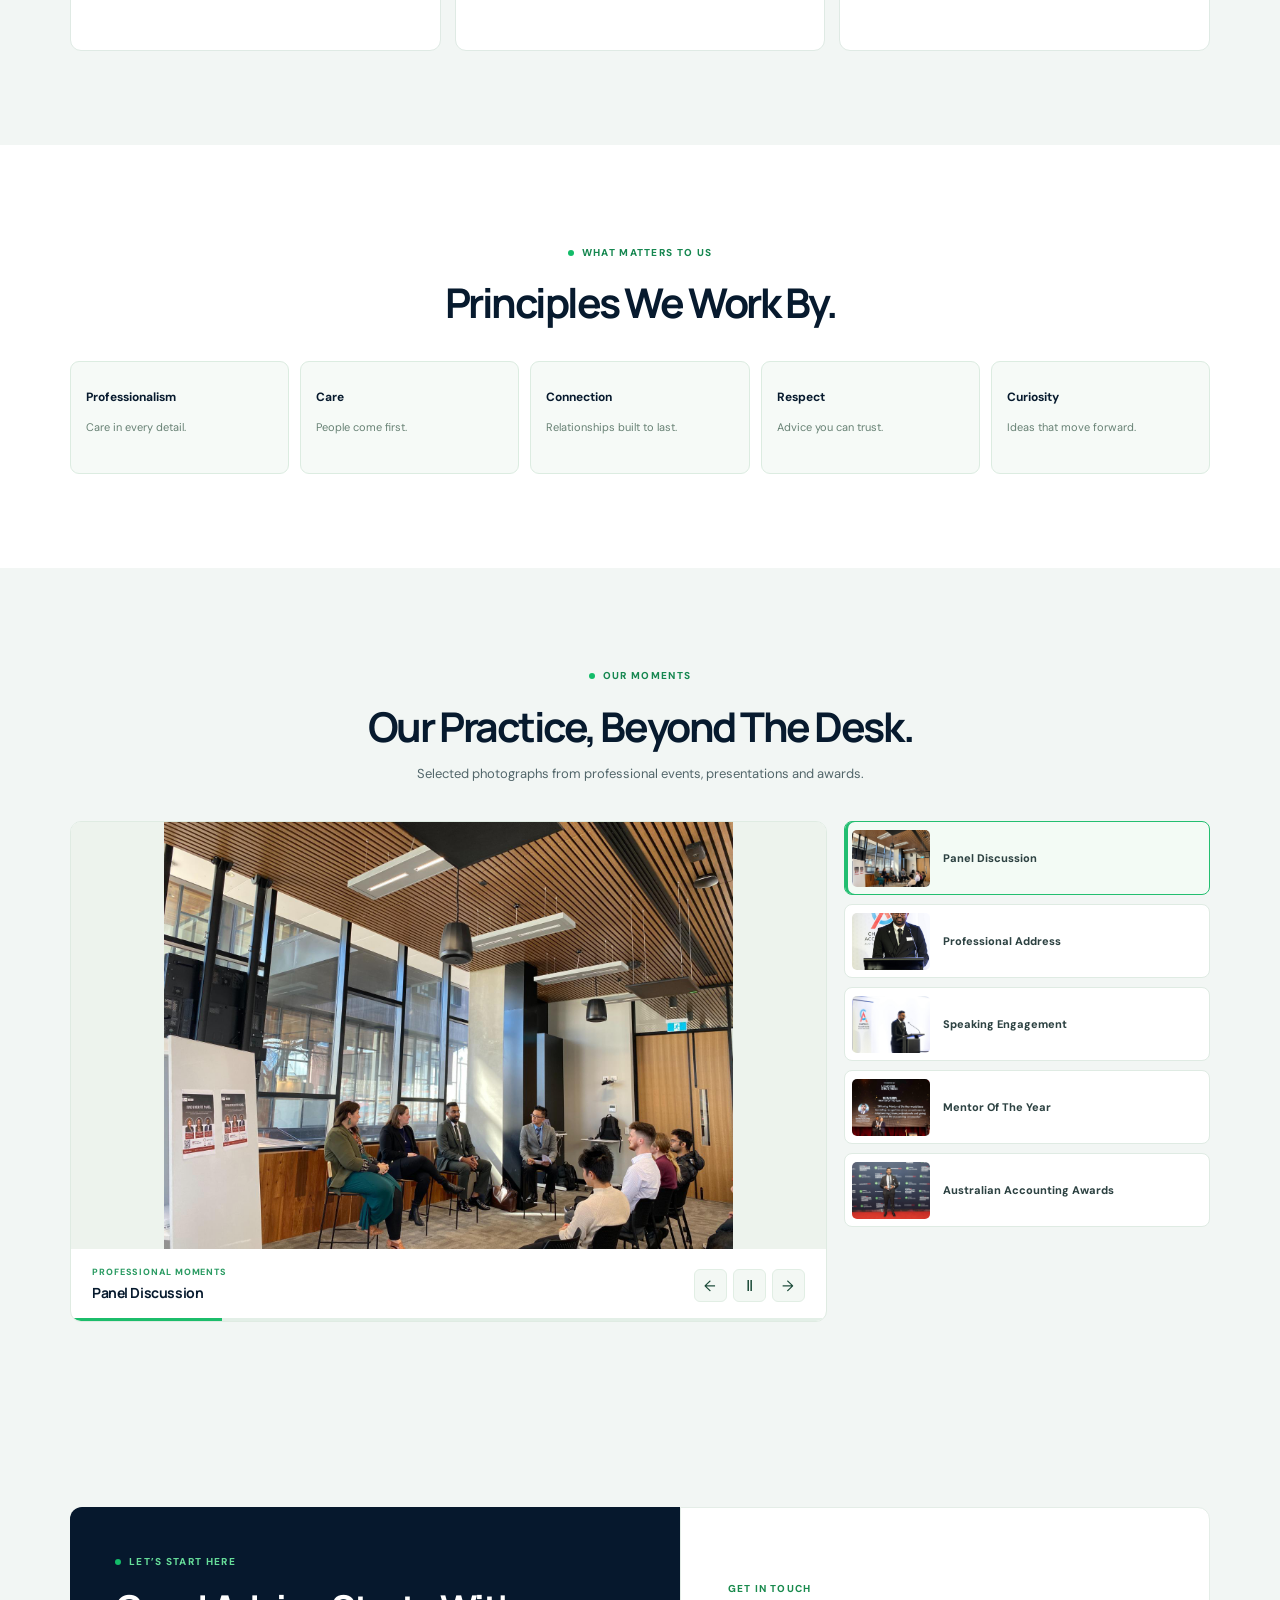
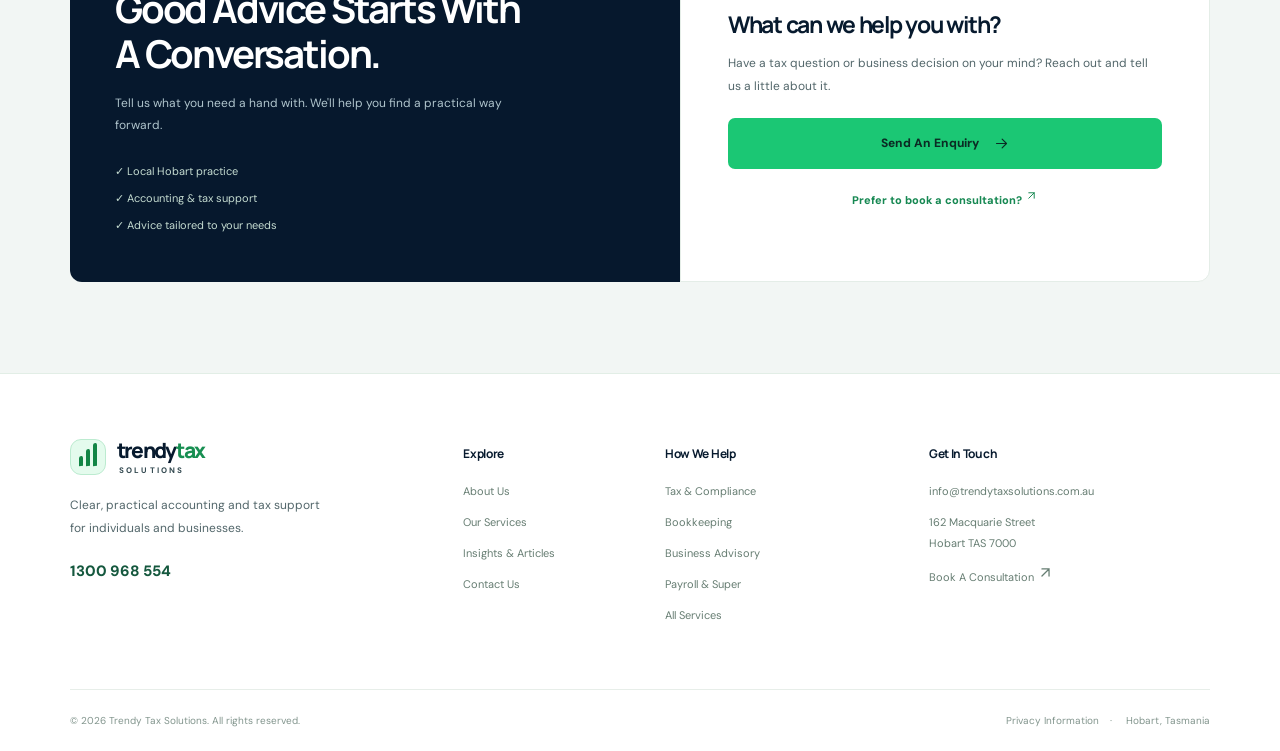
==== commit fdaa3ec0: "Update UI" ====
--- a/about.html
+++ b/about.html
@@ -1,11 +1,5 @@
-<!doctype html><html lang="en-AU"><head><meta charset="utf-8"><meta name="viewport" content="width=device-width,initial-scale=1"><meta name="theme-color" content="#10241c"><meta name="description" content="Learn about our practical, personal approach to tax, accounting and business advice in Hobart."><meta property="og:title" content="About Us | Trendy Tax Solutions"><meta property="og:description" content="Learn about our practical, personal approach to tax, accounting and business advice in Hobart."><meta property="og:type" content="website"><link rel="icon" href="assets/img/brand-mark.png" type="image/png"><link rel="stylesheet" href="assets/css/style.css"><link rel="stylesheet" href="assets/css/about-gallery.css?v=3"><title>About Us | Trendy Tax Solutions</title></head><body><a href="#main" class="skip">Skip To Content</a><header class="header" id="site-header"><div class="shell header-inner">
- <a class="brand" href="index.html" aria-label="Trendy Tax Solutions — Home"><img src="assets/img/brand-mark.png" alt="" loading="eager" decoding="async" class=""><span class="brand-copy">Trendy Tax<span>Solutions</span></span></a>
- <button class="menu-toggle" type="button" aria-label="Open Navigation" aria-controls="primary-nav" aria-expanded="false"><span></span></button>
- <nav class="nav" id="primary-nav" aria-label="Main Navigation"><a href="index.html" class="" >Home</a><a href="about.html" class="active" aria-current="page">About Us</a><a href="services.html" class="" >Services</a><a href="insights.html" class="" >Insights</a><a href="contact.html" class="" >Contact</a><a class="nav-cta" href="contact.html">Get In Touch <svg aria-hidden="true" width="16" height="16" viewBox="0 0 24 24" fill="none" stroke="currentColor" stroke-width="1.8" stroke-linecap="round" stroke-linejoin="round"><path d="M7 17 17 7M7 7h10v10"/></svg></a></nav></div></header><main id="main"><div class="page-hero"><div class="shell"><div><span class="eyebrow">About Our Firm</span><h1>Accounting With A Human Perspective.</h1></div><p>We focus on good relationships, clear communication and advice that supports the bigger picture.</p></div></div><section class="section"><div class="shell about-intro"><div class="about-photo reveal"><img src="assets/img/team-portrait.jpg" alt="Professional portrait supplied by the Trendy Tax Solutions team" loading="lazy" decoding="async" class=""></div><div class="reveal delay1"><span class="eyebrow">Who We Are</span><h2>A Practical Partner In Your Financial Journey.</h2><p class="body-copy">Trendy Tax Solutions is a Hobart-based accounting practice supporting individuals and businesses with accounting, taxation and business advice.</p><p class="body-copy">We believe reliable, responsive support and a genuine understanding of your needs make all the difference.</p><a class="text-link" href="contact.html">Get To Know Us <svg aria-hidden="true" width="16" height="16" viewBox="0 0 24 24" fill="none" stroke="currentColor" stroke-width="1.8" stroke-linecap="round" stroke-linejoin="round"><path d="M7 17 17 7M7 7h10v10"/></svg></a></div></div></section>
-<section class="section alt"><div class="shell"><div class="section-head reveal"><div><span class="eyebrow">Our Direction</span><h2>Built On Clarity And Trust.</h2></div></div><div class="statements"><div class="statement reveal"><span class="num">Vision</span><h3>Our Vision</h3><p>To be a respected accounting practice known for professionalism, reliability and practical solutions.</p></div><div class="statement reveal delay1"><span class="num">Mission</span><h3>Our Mission</h3><p>To provide quality support through thoughtful accounting, tax and bookkeeping services.</p></div><div class="statement reveal delay2"><span class="num">Approach</span><h3>Our Approach</h3><p>Listen closely, explain clearly and help clients make decisions with confidence.</p></div></div></div></section>
-<section class="section"><div class="shell"><div class="section-head reveal"><div><span class="eyebrow">What Matters To Us</span><h2>Values That Guide Our Work.</h2></div></div><div class="values"><div class="value"><h3>Professionalism</h3><p>Care in every detail.</p></div><div class="value"><h3>Care</h3><p>People come first.</p></div><div class="value"><h3>Connection</h3><p>Relationships built to last.</p></div><div class="value"><h3>Respect</h3><p>Advice you can trust.</p></div><div class="value"><h3>Curiosity</h3><p>Ideas that move forward.</p></div></div></div></section>
-<section class="section alt" id="about-gallery"><div class="shell"><div class="section-head reveal"><div><span class="eyebrow">Our Gallery</span><h2>A Look At Our World.</h2></div><p class="body-copy">Moments from professional events, presentations and awards.</p></div><div class="about-gallery reveal" data-about-gallery role="region" aria-roledescription="carousel" aria-label="Professional events and awards photo gallery"><div class="about-gallery-layout"><div class="about-gallery-main"><div class="about-gallery-stage" id="about-gallery-stage"><figure class="about-gallery-slide is-active" role="group" aria-roledescription="slide" aria-label="Photo 1 of 5: Panel Discussion" aria-hidden="false" data-gallery-title="Panel Discussion"><div class="about-gallery-photo" style="--gallery-photo:url('assets/img/about-gallery/panel-discussion.jpg')"><img src="assets/img/about-gallery/panel-discussion.jpg" alt="A professional panel discussion with speakers and an audience" loading="eager" decoding="async" width="1600" height="1200"></div></figure><figure class="about-gallery-slide" role="group" aria-roledescription="slide" aria-label="Photo 2 of 5: Professional Address" aria-hidden="true" data-gallery-title="Professional Address"><div class="about-gallery-photo" style="--gallery-photo:url('assets/img/about-gallery/chartered-accountants-address.jpg')"><img src="assets/img/about-gallery/chartered-accountants-address.jpg" alt="An accountant speaking at a lectern at a Chartered Accountants event" loading="lazy" decoding="async" width="1067" height="1600"></div></figure><figure class="about-gallery-slide" role="group" aria-roledescription="slide" aria-label="Photo 3 of 5: Speaking Engagement" aria-hidden="true" data-gallery-title="Speaking Engagement"><div class="about-gallery-photo" style="--gallery-photo:url('assets/img/about-gallery/chartered-accountants-presentation.jpg')"><img src="assets/img/about-gallery/chartered-accountants-presentation.jpg" alt="Side view of a speaker presenting at a Chartered Accountants event" loading="lazy" decoding="async" width="1600" height="1067"></div></figure><figure class="about-gallery-slide" role="group" aria-roledescription="slide" aria-label="Photo 4 of 5: Mentor Of The Year" aria-hidden="true" data-gallery-title="Mentor Of The Year"><div class="about-gallery-photo" style="--gallery-photo:url('assets/img/about-gallery/mentor-of-the-year.jpg')"><img src="assets/img/about-gallery/mentor-of-the-year.jpg" alt="Mentor of the Year award winner receiving recognition on stage" loading="lazy" decoding="async" width="1600" height="1066"></div></figure><figure class="about-gallery-slide" role="group" aria-roledescription="slide" aria-label="Photo 5 of 5: Australian Accounting Awards" aria-hidden="true" data-gallery-title="Australian Accounting Awards"><div class="about-gallery-photo" style="--gallery-photo:url('assets/img/about-gallery/australian-accounting-awards.jpg')"><img src="assets/img/about-gallery/australian-accounting-awards.jpg" alt="Accountant holding an award at the Australian Accounting Awards" loading="lazy" decoding="async" width="1600" height="1066"></div></figure></div><div class="about-gallery-footer"><div class="about-gallery-meta" aria-live="off" aria-atomic="true"><span class="about-gallery-label" data-gallery-label>Panel Discussion</span></div><div class="about-gallery-nav"><button type="button" data-gallery-toggle data-paused="false" aria-label="Pause automatic slideshow" aria-pressed="false"><svg class="about-gallery-pause-icon" aria-hidden="true" width="17" height="17" viewBox="0 0 24 24" fill="none" stroke="currentColor" stroke-width="2" stroke-linecap="round"><path d="M9 5v14M15 5v14"/></svg><svg class="about-gallery-play-icon" aria-hidden="true" width="17" height="17" viewBox="0 0 24 24" fill="none" stroke="currentColor" stroke-width="1.8" stroke-linecap="round" stroke-linejoin="round"><path d="m8 5 11 7-11 7z"/></svg></button><button type="button" data-gallery-prev aria-controls="about-gallery-stage" aria-label="Previous photo"><svg aria-hidden="true" width="19" height="19" viewBox="0 0 24 24" fill="none" stroke="currentColor" stroke-width="1.8" stroke-linecap="round" stroke-linejoin="round"><path d="m15 18-6-6 6-6"/></svg></button><button type="button" data-gallery-next aria-controls="about-gallery-stage" aria-label="Next photo"><svg aria-hidden="true" width="19" height="19" viewBox="0 0 24 24" fill="none" stroke="currentColor" stroke-width="1.8" stroke-linecap="round" stroke-linejoin="round"><path d="m9 18 6-6-6-6"/></svg></button></div></div><div class="about-gallery-progress" aria-hidden="true"><span data-gallery-progress></span></div></div><div class="about-gallery-rail"><div class="about-gallery-rail-heading"><span>Gallery Highlights</span></div><button type="button" class="about-gallery-thumb is-current" data-gallery-to="0" aria-controls="about-gallery-stage" aria-label="Show image: Panel Discussion" aria-pressed="true"><span class="about-gallery-thumb-photo"><img src="assets/img/about-gallery/panel-discussion.jpg" alt="" loading="lazy" decoding="async"></span><span class="about-gallery-thumb-title">Panel Discussion</span></button><button type="button" class="about-gallery-thumb" data-gallery-to="1" aria-controls="about-gallery-stage" aria-label="Show image: Professional Address" aria-pressed="false"><span class="about-gallery-thumb-photo"><img src="assets/img/about-gallery/chartered-accountants-address.jpg" alt="" loading="lazy" decoding="async"></span><span class="about-gallery-thumb-title">Professional Address</span></button><button type="button" class="about-gallery-thumb" data-gallery-to="2" aria-controls="about-gallery-stage" aria-label="Show image: Speaking Engagement" aria-pressed="false"><span class="about-gallery-thumb-photo"><img src="assets/img/about-gallery/chartered-accountants-presentation.jpg" alt="" loading="lazy" decoding="async"></span><span class="about-gallery-thumb-title">Speaking Engagement</span></button><button type="button" class="about-gallery-thumb" data-gallery-to="3" aria-controls="about-gallery-stage" aria-label="Show image: Mentor Of The Year" aria-pressed="false"><span class="about-gallery-thumb-photo"><img src="assets/img/about-gallery/mentor-of-the-year.jpg" alt="" loading="lazy" decoding="async"></span><span class="about-gallery-thumb-title">Mentor Of The Year</span></button><button type="button" class="about-gallery-thumb" data-gallery-to="4" aria-controls="about-gallery-stage" aria-label="Show image: Australian Accounting Awards" aria-pressed="false"><span class="about-gallery-thumb-photo"><img src="assets/img/about-gallery/australian-accounting-awards.jpg" alt="" loading="lazy" decoding="async"></span><span class="about-gallery-thumb-title">Australian Accounting Awards</span></button></div></div></div></div></section><section class="cta-band"><div class="shell"><div><span class="eyebrow on-dark">Let's Start A Conversation</span><h2>Let’s Make Your Next Step Clear.</h2></div><a href="contact.html" class="btn btn-light">Speak With Our Team <svg aria-hidden="true" width="16" height="16" viewBox="0 0 24 24" fill="none" stroke="currentColor" stroke-width="1.8" stroke-linecap="round" stroke-linejoin="round"><path d="M7 17 17 7M7 7h10v10"/></svg></a></div></section></main><footer class="footer"><div class="shell footer-top"><div><a class="brand" href="index.html"><img src="assets/img/brand-mark.png" alt="" loading="lazy" decoding="async" class=""><span class="brand-copy">Trendy Tax<span>Solutions</span></span></a><p class="footer-about">Straightforward accounting, tax and business advice from Hobart, Tasmania.</p></div>
- <div><h4>Explore</h4><div class="footer-links"><a href="about.html">About Us</a><a href="services.html">Services</a><a href="insights.html">Insights</a><a href="contact.html">Contact</a></div></div>
- <div><h4>Contact</h4><div class="footer-links"><a href="tel:1300968554">1300 968 554</a><a href="mailto:info@trendytaxsolutions.com.au">Email Our Team</a><span class="footer-text">162 Macquarie Street<br>Hobart TAS 7000</span><a href="https://www.trendytaxsolutions.com.au/book-online" target="_blank" rel="noopener noreferrer">Book A Consultation ↗</a></div></div>
- <div><h4>Occasional Insights</h4><p class="footer-text">Receive a note when we have something useful to share.</p><form class="subscribe" id="newsletter-form"><label class="sr-only" for="newsletter-email">Your Email Address</label><input id="newsletter-email" type="email" name="email" placeholder="Email Address" required autocomplete="email"><button type="submit">Request Updates</button></form><div class="subscribe-feedback" id="newsletter-feedback" role="status" aria-live="polite"></div><p class="footer-text" style="font-size:10px">Opens an email draft. No subscription is stored on this preview.</p></div></div>
- <div class="shell footer-bottom"><span>© <span data-year>2026</span> Trendy Tax Solutions. All Rights Reserved.</span><span><a href="privacy.html">Privacy Information</a> &nbsp; · &nbsp; Hobart, Tasmania</span></div></footer><script src="assets/js/main.js" defer></script><script src="assets/js/about-gallery.js?v=2" defer></script></body></html>+<!doctype html><html lang="en-AU"><head><meta charset="utf-8"><meta name="viewport" content="width=device-width, initial-scale=1"><meta name="theme-color" content="#f2f6f4"><meta name="description" content="Meet our Hobart-based accounting practice and browse photographs from events, presentations and awards."><meta property="og:type" content="website"><meta property="og:title" content="About Us | Trendy Tax Solutions"><meta property="og:description" content="Meet our Hobart-based accounting practice and browse photographs from events, presentations and awards."><link rel="icon" type="image/png" href="assets/img/brand-mark.png"><link rel="stylesheet" href="assets/css/style.css"><link rel="stylesheet" href="assets/css/gallery.css"><title>About Us | Trendy Tax Solutions</title></head><body><a class="skip-link" href="#main">Skip to content</a><div class="utility-bar"><div class="wrap"><span>Accounting, tax &amp; business advice from Hobart, Tasmania</span><a href="tel:1300968554">Call 1300 968 554 <svg aria-hidden="true" viewBox="0 0 24 24" width="17" height="17" fill="none" stroke="currentColor" stroke-width="1.8" stroke-linecap="round"><path d="M7 17 17 7M7 7h10v10"/></svg></a></div></div><header class="site-header" id="site-header"><div class="wrap nav-wrap"><a class="wordmark" href="index.html" aria-label="Trendy Tax Solutions home"><span class="wordmark-symbol" aria-hidden="true"><span></span><span></span><span></span></span><span class="wordmark-name">trendy<span>tax</span><small>SOLUTIONS</small></span></a><button class="menu-button" type="button" aria-label="Open navigation" aria-expanded="false" aria-controls="main-navigation"><span></span><span></span><span></span></button><nav id="main-navigation" class="main-navigation" aria-label="Primary navigation"><a class="" href="index.html">Home</a><a class="current" href="about.html">About Us</a><a class="" href="services.html">Services</a><a class="" href="insights.html">Insights</a><a class="" href="contact.html">Contact</a><a class="header-contact" href="contact.html">Let's Talk <svg aria-hidden="true" viewBox="0 0 24 24" width="17" height="17" fill="none" stroke="currentColor" stroke-width="1.8" stroke-linecap="round"><path d="M7 17 17 7M7 7h10v10"/></svg></a></nav></div></header><main id="main"><section class="subhero"><div class="wrap"><span class="kicker"><span class="dot"></span>ABOUT TRENDY TAX SOLUTIONS</span><h1>Accounting With<br><span>A Human Perspective.</span></h1><p>We focus on good relationships, clear communication and advice that supports the bigger picture.</p></div></section>
+<section class="section-pad"><div class="wrap about-story"><div class="about-portrait"><img src="assets/img/team-portrait.jpg" alt="Portrait of the Trendy Tax Solutions representative" class="" loading="lazy" decoding="async"></div><div><span class="kicker"><span class="dot"></span>OUR STORY</span><h2>Good Accounting Is About People, Not Just Numbers.</h2><p>Trendy Tax Solutions is a Hobart-based accounting practice supporting individuals and businesses with accounting, taxation and business advice.</p><p>We believe reliable, responsive support and a genuine understanding of your needs make all the difference.</p><div class="about-contact"><strong>Based In Hobart, Tasmania</strong><span>162 Macquarie Street, Hobart TAS 7000</span></div><a class="btn btn-outline" href="contact.html">Contact Our Team<svg aria-hidden="true" viewBox="0 0 24 24" width="17" height="17" fill="none" stroke="currentColor" stroke-width="1.8" stroke-linecap="round" stroke-linejoin="round"><path d="M4 12h16m-7-7 7 7-7 7"/></svg></a></div></div></section>
+<section class="section-pad soft-section"><div class="wrap"><div class="section-heading center"><span class="kicker"><span class="dot"></span>WHAT DRIVES US</span><h2>Built On Clarity And Trust.</h2></div><div class="audience-grid"><div class="audience-card"><span class="number-dot">OUR VISION</span><h3>Professional &amp; Reliable.</h3><p>To be a respected accounting practice known for professionalism, reliability and practical solutions.</p></div><div class="audience-card"><span class="number-dot">OUR MISSION</span><h3>Thoughtful Service.</h3><p>To provide quality support through accounting, tax and bookkeeping services.</p></div><div class="audience-card"><span class="number-dot">OUR APPROACH</span><h3>Personal Guidance.</h3><p>Listen closely, explain clearly and help clients make decisions with confidence.</p></div></div></div></section>
+<section class="section-pad"><div class="wrap"><div class="section-heading center"><span class="kicker"><span class="dot"></span>WHAT MATTERS TO US</span><h2>Principles We Work By.</h2></div><div class="values-grid"><div><strong>Professionalism</strong><span>Care in every detail.</span></div><div><strong>Care</strong><span>People come first.</span></div><div><strong>Connection</strong><span>Relationships built to last.</span></div><div><strong>Respect</strong><span>Advice you can trust.</span></div><div><strong>Curiosity</strong><span>Ideas that move forward.</span></div></div></div></section>
+<section class="section-pad soft-section" id="gallery"><div class="wrap"><div class="section-heading center"><span class="kicker"><span class="dot"></span>OUR MOMENTS</span><h2>Our Practice, Beyond The Desk.</h2><p>Selected photographs from professional events, presentations and awards.</p></div><div class="gallery-modern" data-about-gallery><div class="gallery-main"><div class="gallery-photos" id="about-gallery-stage"><figure class="gallery-slide is-active" aria-hidden="false"><img src="assets/img/about-gallery/panel-discussion.jpg" alt="Panel discussion with speakers and an audience" class="" loading="lazy" decoding="async"></figure><figure class="gallery-slide " aria-hidden="true"><img src="assets/img/about-gallery/chartered-accountants-address.jpg" alt="Speaker at a Chartered Accountants event" class="" loading="lazy" decoding="async"></figure><figure class="gallery-slide " aria-hidden="true"><img src="assets/img/about-gallery/chartered-accountants-presentation.jpg" alt="Accountant presenting to an audience" class="" loading="lazy" decoding="async"></figure><figure class="gallery-slide " aria-hidden="true"><img src="assets/img/about-gallery/mentor-of-the-year.jpg" alt="Mentor of the Year award presentation" class="" loading="lazy" decoding="async"></figure><figure class="gallery-slide " aria-hidden="true"><img src="assets/img/about-gallery/australian-accounting-awards.jpg" alt="Accountant at Australian Accounting Awards" class="" loading="lazy" decoding="async"></figure></div><div class="gallery-caption"><div><span>PROFESSIONAL MOMENTS</span><strong data-gallery-label>Panel Discussion</strong></div><div class="gallery-controls"><button type="button" data-gallery-prev aria-label="Previous image">←</button><button type="button" data-gallery-toggle aria-label="Pause slideshow" aria-pressed="false">Ⅱ</button><button type="button" data-gallery-next aria-label="Next image">→</button></div></div><div class="gallery-progress"><span data-gallery-progress></span></div></div><div class="gallery-thumbs"><button type="button" data-gallery-to="0" class="is-current" aria-pressed="true"><img src="assets/img/about-gallery/panel-discussion.jpg" alt="" class="" loading="lazy" decoding="async"><span>Panel Discussion</span></button><button type="button" data-gallery-to="1" class="" aria-pressed="false"><img src="assets/img/about-gallery/chartered-accountants-address.jpg" alt="" class="" loading="lazy" decoding="async"><span>Professional Address</span></button><button type="button" data-gallery-to="2" class="" aria-pressed="false"><img src="assets/img/about-gallery/chartered-accountants-presentation.jpg" alt="" class="" loading="lazy" decoding="async"><span>Speaking Engagement</span></button><button type="button" data-gallery-to="3" class="" aria-pressed="false"><img src="assets/img/about-gallery/mentor-of-the-year.jpg" alt="" class="" loading="lazy" decoding="async"><span>Mentor Of The Year</span></button><button type="button" data-gallery-to="4" class="" aria-pressed="false"><img src="assets/img/about-gallery/australian-accounting-awards.jpg" alt="" class="" loading="lazy" decoding="async"><span>Australian Accounting Awards</span></button></div></div></div></section><section class="closing-section"><div class="wrap closing-grid"><div><span class="kicker"><span class="dot"></span>LET’S START HERE</span><h2>Good Advice Starts With<br>A Conversation.</h2><p>Tell us what you need a hand with. We'll help you find a practical way forward.</p><div class="closing-points"><span>✓ Local Hobart practice</span><span>✓ Accounting &amp; tax support</span><span>✓ Advice tailored to your needs</span></div></div><div class="closing-card"><span class="small-label">GET IN TOUCH</span><h3>What can we help you with?</h3><p>Have a tax question or business decision on your mind? Reach out and tell us a little about it.</p><a class="btn btn-primary" href="contact.html">Send An Enquiry<svg aria-hidden="true" viewBox="0 0 24 24" width="17" height="17" fill="none" stroke="currentColor" stroke-width="1.8" stroke-linecap="round" stroke-linejoin="round"><path d="M4 12h16m-7-7 7 7-7 7"/></svg></a><a href="https://www.trendytaxsolutions.com.au/book-online" target="_blank" rel="noopener noreferrer" class="plain-link">Prefer to book a consultation? <svg aria-hidden="true" viewBox="0 0 24 24" width="17" height="17" fill="none" stroke="currentColor" stroke-width="1.8" stroke-linecap="round"><path d="M7 17 17 7M7 7h10v10"/></svg></a></div></div></section></main><footer class="site-footer"><div class="wrap footer-columns"><div class="footer-brand"><a class="wordmark" href="index.html" aria-label="Trendy Tax Solutions home"><span class="wordmark-symbol" aria-hidden="true"><span></span><span></span><span></span></span><span class="wordmark-name">trendy<span>tax</span><small>SOLUTIONS</small></span></a><p>Clear, practical accounting and tax support for individuals and businesses.</p><a class="footer-phone" href="tel:1300968554">1300 968 554</a></div><div><h4>Explore</h4><a href="about.html">About Us</a><a href="services.html">Our Services</a><a href="insights.html">Insights &amp; Articles</a><a href="contact.html">Contact Us</a></div><div><h4>How We Help</h4><a href="services.html">Tax &amp; Compliance</a><a href="services.html">Bookkeeping</a><a href="services.html">Business Advisory</a><a href="services.html">Payroll &amp; Super</a><a href="services.html">All Services</a></div><div><h4>Get In Touch</h4><a href="mailto:info@trendytaxsolutions.com.au">info@trendytaxsolutions.com.au</a><span>162 Macquarie Street<br>Hobart TAS 7000</span><a href="https://www.trendytaxsolutions.com.au/book-online" target="_blank" rel="noopener noreferrer">Book A Consultation <svg aria-hidden="true" viewBox="0 0 24 24" width="17" height="17" fill="none" stroke="currentColor" stroke-width="1.8" stroke-linecap="round"><path d="M7 17 17 7M7 7h10v10"/></svg></a></div></div><div class="wrap footer-bottom"><span>© <span data-year>2026</span> Trendy Tax Solutions. All rights reserved.</span><span><a href="privacy.html">Privacy Information</a><span class="footer-sep">·</span> Hobart, Tasmania</span></div></footer><script defer src="assets/js/main.js"></script><script defer src="assets/js/gallery.js"></script></body></html>
--- a/assets/css/style.css
+++ b/assets/css/style.css
@@ -1,26 +1,21 @@
-/* Trendy Tax Solutions — editorial visual system, 2026.
-   Designed to be served unchanged on Vercel or a standard PHP web host. */
-@import url('https://fonts.googleapis.com/css2?family=DM+Sans:wght@400;500;600;700&family=Manrope:wght@400;500;600;700;800&display=swap');
-:root{--pine:#10241c;--forest:#18382a;--leaf:#38734a;--mint:#c4dbcb;--sage:#e7eee8;--paper:#f8f9f4;--cream:#f2f4ee;--white:#fff;--ink:#1a2b23;--text:#495d51;--muted:#6f8075;--line:#dce4db;--max:1200px;--header:82px}
-*{box-sizing:border-box}html{scroll-behavior:smooth;scroll-padding-top:90px}body{margin:0;font-family:'DM Sans',Arial,sans-serif;background:var(--paper);color:var(--ink);font-size:15px;line-height:1.7;-webkit-font-smoothing:antialiased}body,button,input,select,textarea{font-family:'DM Sans',Arial,sans-serif}a{color:inherit;text-decoration:none}button{cursor:pointer}button,input,select,textarea{font-size:inherit}button,input,textarea,select{font-family:inherit}img{max-width:100%;display:block}svg{vertical-align:middle}h1,h2,h3,h4,p{margin-top:0}h1,h2,h3,h4{font-family:Manrope,'DM Sans',Arial,sans-serif;line-height:1.2;letter-spacing:-.035em}h1{font-size:clamp(2.65rem,5vw,4.55rem);font-weight:700}h2{font-size:clamp(1.86rem,3vw,2.62rem);font-weight:700}h3{font-size:19px}p{margin-bottom:17px}.shell{width:min(var(--max),calc(100% - 90px));margin:0 auto}.skip{position:absolute;left:18px;top:-100px;background:#fff;padding:9px 16px;z-index:50}.skip:focus{top:6px}.sr-only{position:absolute!important;clip:rect(0,0,0,0)!important;height:1px!important;width:1px!important;padding:0!important;margin:-1px!important;overflow:hidden!important;white-space:nowrap!important;border:0!important}:focus-visible{outline:3px solid #77b18a;outline-offset:4px}.reveal{opacity:1;transform:none}.eyebrow{display:inline-flex;align-items:center;gap:9px;font:700 10px Manrope,Arial,sans-serif;letter-spacing:.15em;text-transform:uppercase;color:var(--leaf);margin-bottom:18px}.eyebrow:before{content:'';width:23px;height:1px;background:currentColor;flex:none}.eyebrow.on-dark{color:#b6d5bf}.body-copy{font-size:15px;line-height:1.9;color:var(--text)}.lead{color:var(--text);font-size:17px;line-height:1.8;max-width:520px}.text-link{font:700 12px Manrope,Arial,sans-serif;display:inline-flex;align-items:center;gap:11px;color:var(--forest);white-space:nowrap;transition:gap .2s}.text-link svg{transition:transform .2s}.text-link:hover{color:var(--leaf);gap:15px}.btn{min-height:48px;padding:13px 20px;display:inline-flex;align-items:center;justify-content:center;gap:17px;font:700 12px Manrope,Arial,sans-serif;letter-spacing:0;white-space:nowrap;border-radius:5px;border:1px solid transparent;transition:background .2s,color .2s,transform .2s,border-color .2s}.btn:hover{transform:translateY(-2px)}.btn-primary{background:var(--leaf);color:white;border-color:var(--leaf)}.btn-primary:hover{background:#285d3a;color:white}.btn-outline{background:transparent;border-color:#a8b6a9;color:var(--forest)}.btn-outline:hover{border-color:var(--leaf);background:#e5eee6}.btn-light{background:#e4efe5;color:#123421}.btn-light:hover{background:white}
-/* Header: precise proportions, nothing decorative */
-.header{position:sticky;top:0;z-index:40;height:var(--header);background:rgba(248,249,244,.97);border-bottom:1px solid var(--line);transition:box-shadow .2s}.header.scrolled{box-shadow:0 7px 32px rgba(13,40,22,.07)}.header-inner{height:100%;display:flex;align-items:center;justify-content:space-between;gap:28px}.brand{display:inline-flex;align-items:center;gap:10px;flex-shrink:0}.brand img{width:42px;height:42px;object-fit:contain}.brand-copy{font:800 17px/1.04 Manrope,Arial,sans-serif;letter-spacing:-.055em;display:flex;flex-direction:column;color:var(--pine)}.brand-copy span{font-size:10px;letter-spacing:.19em;text-transform:uppercase;font-weight:700;color:var(--leaf);margin-top:5px}.nav{display:flex;align-items:center;gap:33px;margin-left:auto}.nav>a:not(.nav-cta){position:relative;padding:11px 0;font-size:12px;font-weight:700;color:#4b5e51;white-space:nowrap}.nav>a:not(.nav-cta):hover,.nav>a.active{color:var(--leaf)}.nav>a.active:after{content:'';position:absolute;bottom:4px;left:0;right:0;background:var(--leaf);height:2px}.nav .nav-cta{margin-left:13px;border-radius:5px;background:var(--pine);color:#fff;padding:12px 16px;display:inline-flex;align-items:center;gap:11px;font-size:12px;font-weight:700}.nav .nav-cta:hover{background:var(--leaf)}.menu-toggle{border:1px solid var(--line);background:transparent;color:var(--pine);display:none;align-items:center;justify-content:center;width:44px;height:44px;border-radius:4px;flex-shrink:0}.menu-toggle:before,.menu-toggle:after,.menu-toggle span{content:'';position:absolute;width:18px;height:2px;background:currentColor;display:block;transition:transform .2s}.menu-toggle:before{transform:translateY(-6px)}.menu-toggle:after{transform:translateY(6px)}.menu-toggle[aria-expanded=true] span{opacity:0}.menu-toggle[aria-expanded=true]:before{transform:rotate(45deg)}.menu-toggle[aria-expanded=true]:after{transform:rotate(-45deg)}
-/* Home: a strong green canvas, a human photograph and an honest promise */
-.hero{background:var(--pine);color:white;overflow:hidden;position:relative}.hero>.shell{min-height:633px;display:grid;grid-template-columns:1fr .93fr;gap:60px;align-items:stretch}.hero-content{display:flex;flex-direction:column;justify-content:center;padding:95px 0 103px;min-width:0}.hero .eyebrow{color:#acc9b0;margin-bottom:28px}.hero h1{color:#f6f8f1;max-width:685px;font-size:clamp(3rem,4.3vw,4.7rem);line-height:1.13;letter-spacing:-.052em;margin:0 0 25px}.hero h1 em{color:#a6cbaa;font-style:normal}.hero .lead{max-width:470px;color:#cad6ca;font-size:16px;line-height:1.85;margin-bottom:30px}.hero-actions{display:flex;align-items:center;gap:12px;flex-wrap:wrap}.hero .btn-primary{background:#a6ccab;color:#153320;border-color:#a6ccab}.hero .btn-primary:hover{background:#d6ebd9}.hero .btn-outline{border-color:#698575;color:#eaf2eb}.hero .btn-outline:hover{background:#264637;border-color:#a6ccab}.hero-note{display:flex;gap:9px;align-items:center;margin-top:47px;color:#a9c0b0;font:500 11px 'DM Sans',Arial,sans-serif}.hero-note>span{width:7px;height:7px;background:#a9d6ae;border-radius:50%}.hero-image{position:relative;min-width:0;display:flex;align-items:stretch;padding:42px 0 45px}.hero-image .image-frame{width:100%;min-height:465px;height:100%;overflow:hidden;position:relative;background:#527465;border-radius:8px}.hero-image .image-frame:after{content:'';position:absolute;inset:0;background:linear-gradient(180deg,transparent 57%,rgba(7,27,18,.35));pointer-events:none}.hero-image .image-frame img{height:100%;width:100%;object-fit:cover;object-position:center;filter:saturate(.8)}.hero-caption{position:absolute;left:-33px;bottom:85px;max-width:280px;padding:19px 22px;color:#315342;background:var(--sage);font-size:12px;line-height:1.65;box-shadow:0 15px 50px rgba(0,0,0,.16);border-radius:4px}.hero-caption strong{display:block;font:800 13px Manrope,Arial,sans-serif;color:var(--pine);margin-bottom:5px}.trustbar{background:#ecf1e9;border-bottom:1px solid #d5dfd4}.trustbar .shell{display:flex;align-items:center;justify-content:space-between;gap:20px;padding-top:23px;padding-bottom:23px}.trust-item{font:700 11px 'DM Sans',Arial,sans-serif;color:#435e4c;letter-spacing:.015em;display:flex;align-items:center;gap:11px}.trust-item i{display:block;background:var(--leaf);width:6px;height:6px;border-radius:50%}
-/* Reusable content building blocks */
-.section{padding:99px 0}.section.compact{padding:75px 0}.section.alt{background:var(--cream)}.section-head{display:flex;align-items:end;justify-content:space-between;gap:30px;margin-bottom:39px}.section-head .eyebrow{margin-bottom:12px}.section-head h2{max-width:650px;margin-bottom:0}.section-head .body-copy{max-width:380px;margin:0}.grid3{display:grid;grid-template-columns:repeat(3,minmax(0,1fr));gap:17px}.grid2{display:grid;grid-template-columns:repeat(2,minmax(0,1fr));gap:22px}.service-card{min-height:245px;border:1px solid var(--line);background:white;padding:32px;position:relative;display:flex;flex-direction:column;border-radius:5px;transition:background .25s,border-color .25s,transform .25s,box-shadow .25s}.service-card:before{content:'';display:block;width:29px;height:3px;border-radius:5px;background:#76a981;margin-bottom:28px}.service-card:hover{border-color:#bad1bc;background:#fafff9;transform:translateY(-3px);box-shadow:0 18px 35px rgba(18,50,28,.055)}.service-card h3{font-size:18px;color:var(--pine);margin-bottom:12px}.service-card p{font-size:13px;line-height:1.75;color:var(--text);max-width:330px;margin-bottom:24px}.service-arrow{margin-top:auto;color:var(--leaf);display:inline-flex;align-items:center}.service-arrow svg{width:18px;height:18px}.story-grid{display:grid;grid-template-columns:1fr .92fr;gap:86px;align-items:center}.story-image{height:470px;overflow:hidden;border-radius:5px;background:#b3c8b8}.story-image .image-frame,.team-visual .image-frame{height:100%}.image-frame img{width:100%;height:100%;object-fit:cover}.story-copy h2{max-width:525px;margin-bottom:24px}.story-copy .body-copy{max-width:490px}.steps{margin:30px 0 31px;border-top:1px solid #d5ded4}.step{padding:17px 0;border-bottom:1px solid #d5ded4;display:flex;gap:22px}.step b{font:700 10px Manrope,Arial,sans-serif;color:var(--leaf);margin-top:5px}.step strong{font:700 13px Manrope,Arial,sans-serif}.step p{font-size:12px;line-height:1.7;color:var(--text);margin:4px 0 0}.team-grid{display:grid;grid-template-columns:.88fr 1.08fr;gap:105px;align-items:center}.team-copy h2{max-width:490px;margin-bottom:20px}.team-copy .body-copy{max-width:470px}.team-copy .btn{margin-top:12px}.team-visual{height:438px;position:relative;overflow:hidden;background:#d1dcd0;border-radius:5px}.team-visual .image-frame img{object-position:center 40%}.team-note{display:none}.insight-card{background:#fff;border:1px solid var(--line);overflow:hidden;border-radius:5px;display:block;transition:border-color .2s,transform .2s,box-shadow .2s}.insight-card:hover{transform:translateY(-3px);border-color:#b1cbb6;box-shadow:0 15px 30px rgba(21,45,28,.04)}.insight-img{height:263px;overflow:hidden;background:#c9d5c9}.insight-img img{width:100%;height:100%;object-fit:cover;transition:transform .45s}.insight-card:hover .insight-img img{transform:scale(1.035)}.insight-body{padding:27px 29px 28px}.insight-meta{font:700 10px Manrope,Arial,sans-serif;letter-spacing:.05em;color:var(--leaf)}.insight-body h3{font-size:18px;line-height:1.45;margin:12px 0 25px;max-width:420px}.insight-body .text-link{font-size:11px}
-.cta-band{background:#173a29;color:#fff}.cta-band .shell{padding:69px 0;display:flex;align-items:center;justify-content:space-between;gap:40px}.cta-band h2{font-size:clamp(1.8rem,3vw,2.5rem);margin:0}.cta-band .eyebrow{margin-bottom:12px}
-/* Secondary pages */
-.page-hero{background:var(--pine);color:white;padding:86px 0 81px}.page-hero .shell{display:grid;grid-template-columns:minmax(0,1.3fr) minmax(0,.65fr);gap:60px;align-items:end}.page-hero .eyebrow{color:#b1d0b9;margin-bottom:18px}.page-hero h1{font-size:clamp(2.35rem,4.3vw,3.5rem);line-height:1.2;letter-spacing:-.046em;margin:0;max-width:730px}.page-hero p{color:#c9d8ce;margin:0 0 7px;font-size:14px;line-height:1.9;max-width:330px}.about-intro{display:grid;grid-template-columns:.91fr 1.03fr;gap:94px;align-items:center}.about-photo{overflow:hidden;height:525px;border-radius:5px;background:#d4ded4}.about-photo img{height:100%;width:100%;object-fit:cover;object-position:center 30%}.about-intro h2{margin-bottom:24px}.about-intro .body-copy{max-width:490px}.about-intro .text-link{margin-top:8px}.statements{display:grid;grid-template-columns:repeat(3,minmax(0,1fr));gap:18px}.statement{padding:31px;background:#fff;border:1px solid var(--line);border-radius:4px;min-height:213px}.statement .num{display:inline-flex;padding:5px 10px;background:#e9f2e8;color:var(--leaf);font:800 10px Manrope,Arial,sans-serif;letter-spacing:.03em;border-radius:3px}.statement h3{font-size:18px;margin:25px 0 12px}.statement p{color:var(--text);font-size:13px;line-height:1.7;margin:0}.values{display:grid;grid-template-columns:repeat(5,minmax(0,1fr));gap:12px}.value{background:#fff;border-top:3px solid #aac8b0;padding:25px 20px 29px;min-height:155px}.value h3{font-size:14px;margin-bottom:10px}.value p{font-size:12px;color:var(--text);margin:0;line-height:1.65}.services-list{display:grid;grid-template-columns:1fr 1fr;gap:15px}.service-row{padding:26px 29px;display:flex;align-items:start;justify-content:space-between;gap:20px;border:1px solid var(--line);background:#fff;border-radius:4px;min-height:155px;transition:background .2s,border-color .2s,transform .2s}.service-row:hover{background:#f1f7ef;border-color:#a9c5ae;transform:translateY(-2px)}.service-row h3{font-size:17px;margin:0 0 12px}.service-row p{font-size:13px;line-height:1.75;color:var(--text);margin:0;max-width:440px}.service-row .service-arrow{margin-top:2px;flex:none}.service-list-footer{margin-top:26px;font-size:13px;color:var(--text)}.service-list-footer a{color:var(--leaf);font-weight:700;text-decoration:underline;text-underline-offset:3px}
-.filters{display:flex;gap:10px;flex-wrap:wrap;margin:0 0 31px}.filter{border:1px solid #cbd9cd;border-radius:4px;background:transparent;color:#43624c;padding:10px 17px;font:700 12px Manrope,Arial,sans-serif}.filter:hover,.filter[aria-pressed=true]{background:var(--pine);color:white;border-color:var(--pine)}.insights-grid{display:grid;grid-template-columns:repeat(3,minmax(0,1fr));gap:20px}.insights-grid .insight-img{height:208px}.insights-grid .insight-body{padding:25px}.insights-grid .insight-body h3{font-size:16px}.empty-message{display:none;padding:20px;color:var(--text)}
-.article-hero{padding:77px 0 0;background:var(--pine);color:white}.article-head{max-width:790px}.article-head .eyebrow{color:#add0b5}.article-head h1{font-size:clamp(2.25rem,4.2vw,3.58rem);max-width:760px;margin-bottom:22px}.article-head .lead{color:#cddacf}.article-figure{height:425px;position:relative;top:60px;margin-top:33px;overflow:hidden;border-radius:4px;background:#d4ddd5}.article-figure img{height:100%;width:100%;object-fit:cover}.article-hero+.section{padding-top:130px}.article-content{max-width:760px;margin:0 auto;font-size:15px;line-height:1.95;color:var(--text)}.article-content h2{font-size:22px;margin-top:43px;margin-bottom:14px;color:var(--pine)}.article-content p{margin-bottom:22px}.article-content .note{border-left:3px solid var(--leaf);background:#e9f0e8;color:var(--text);padding:17px 20px;margin:37px 0;font-size:13px}.article-content .article-back{margin-top:15px}
-/* Contact & forms */
-.contact-grid{display:grid;grid-template-columns:.76fr 1.1fr;gap:100px;align-items:start}.contact-info h2{font-size:clamp(1.8rem,2.8vw,2.35rem)}.contact-info>.body-copy{margin-bottom:30px}.contact-line{padding:19px 0;border-top:1px solid var(--line)}.contact-line h3{font-size:13px;letter-spacing:-.01em;margin:0 0 6px}.contact-line p,.contact-line a:not(.text-link){color:var(--text);font-size:13px;line-height:1.75}.contact-line p{margin:0}.contact-line a:hover{color:var(--leaf)}.contact-line .map-link{margin-top:12px}.contact-form{padding:39px 43px;background:#f0f4ee;border:1px solid #d7e2d7;border-radius:5px}.contact-form h2{font-size:24px;margin:0 0 11px}.contact-form>.body-copy{font-size:13px;margin-bottom:19px}.form-grid{display:grid;grid-template-columns:1fr 1fr;gap:17px}.field{margin-top:17px}.field label{display:block;font:700 11px Manrope,Arial,sans-serif;color:var(--forest);margin-bottom:8px}.field input,.field select,.field textarea{display:block;width:100%;border:1px solid #c8d8c9;background:#fff;color:var(--ink);padding:12px 13px;min-height:45px;outline:0;border-radius:3px;font-size:13px}.field input:focus,.field select:focus,.field textarea:focus{border-color:var(--leaf);box-shadow:0 0 0 3px rgba(80,140,90,.13)}.field textarea{resize:vertical;min-height:124px}.field .error{display:none;color:#98352b;font-size:11px;margin-top:5px}.field.invalid .error{display:block}.check-label{display:flex;align-items:flex-start;gap:11px;color:var(--text);font-size:12px;line-height:1.6;margin-top:19px}.check-label input{flex:none;margin-top:4px;accent-color:var(--leaf)}.form-actions{display:flex;align-items:center;gap:15px;margin-top:23px;flex-wrap:wrap}.form-note{font-size:11px;line-height:1.55;color:var(--muted);max-width:260px;margin:0}.form-status{margin-top:14px;color:var(--leaf);font-size:12px;font-weight:700}.form-status.error{color:#a13f36}.faq{max-width:850px;margin:auto}.faq-item{border-bottom:1px solid #d2ded3}.faq-item:first-child{border-top:1px solid #d2ded3}.faq-item button{display:flex;align-items:center;justify-content:space-between;width:100%;text-align:left;padding:22px 5px;background:none;color:var(--ink);border:0;gap:20px;font:700 14px Manrope,Arial,sans-serif}.faq-item button span:last-child{font-size:23px;line-height:1;color:var(--leaf);font-weight:400;transition:transform .2s}.faq-item button[aria-expanded=true] span:last-child{transform:rotate(45deg)}.faq-panel{display:none;font-size:13px;color:var(--text);line-height:1.8;padding:0 35px 21px 5px}.faq-item button[aria-expanded=true]+.faq-panel{display:block}.privacy-copy{max-width:800px}.privacy-copy h2{font-size:21px;margin:32px 0 12px}.privacy-copy p{color:var(--text)}
-/* Footer */
-.footer{background:#0e2119;color:#dae8dd}.footer-top{padding:79px 0 62px;display:grid;grid-template-columns:1.25fr .69fr 1fr 1.18fr;gap:55px}.footer .brand-copy{color:#fff}.footer .brand-copy span{color:#a8d1b0}.footer-about{font-size:12px;line-height:1.85;color:#a9c2b1;max-width:255px;margin:23px 0 0}.footer h4{font-size:12px;color:white;letter-spacing:-.01em;margin:0 0 21px}.footer-links{display:flex;flex-direction:column;gap:12px}.footer-links a,.footer-text{font-size:12px;line-height:1.8;color:#b4c9b8}.footer a:not(.brand):hover{color:#e6f6e4}.footer-text{margin:0}.subscribe{display:flex;gap:6px;margin-top:16px}.subscribe input{min-width:0;width:100%;padding:11px 12px;color:white;border:1px solid #496a56;background:#1b3b28;border-radius:3px;font-size:12px}.subscribe input::placeholder{color:#a4bdaa}.subscribe button{padding:11px 13px;font:700 11px Manrope,Arial,sans-serif;background:#b5d7b5;color:#163a22;border:1px solid #b5d7b5;border-radius:3px;white-space:nowrap}.subscribe button:hover{background:#e7f7e6}.subscribe-feedback{font-size:11px;color:#b2d6b7;margin-top:7px;min-height:14px}.footer-bottom{border-top:1px solid #31513c;display:flex;justify-content:space-between;gap:18px;padding:23px 0;color:#93ae9b;font-size:11px}.footer-bottom a{font-size:11px}
-/* Adaptable without gimmicks */
-@media(max-width:1080px){.shell{width:calc(100% - 60px)}.nav{gap:22px}.hero>.shell{gap:35px}.story-grid,.about-intro{gap:55px}.team-grid{gap:58px}.contact-grid{gap:54px}.footer-top{gap:30px}.values{grid-template-columns:repeat(3,1fr)}}
-@media(max-width:800px){:root{--header:70px}.shell{width:calc(100% - 44px)}.brand img{width:37px;height:37px}.menu-toggle{display:flex;position:relative;margin-left:auto}.nav{display:none;position:absolute;left:0;top:var(--header);right:0;padding:15px 23px 24px;background:var(--paper);border-bottom:1px solid var(--line);box-shadow:0 16px 30px rgba(10,36,22,.1);flex-direction:column;align-items:stretch;gap:0;max-height:calc(100vh - var(--header));overflow-y:auto}.nav.open{display:flex}.nav>a:not(.nav-cta){padding:13px 4px}.nav>a.active:after{display:none}.nav .nav-cta{margin:15px 0 0;width:max-content}.hero>.shell{grid-template-columns:1fr;gap:0}.hero-content{padding:72px 0 43px}.hero h1{max-width:650px}.hero-image{padding:0 0 56px;min-height:350px;height:430px}.hero-image .image-frame{height:100%;min-height:0}.hero-caption{left:18px;bottom:77px}.hero-note{margin-top:27px}.trustbar .shell{justify-content:start;flex-wrap:wrap;column-gap:34px;row-gap:15px}.section{padding:75px 0}.story-grid,.team-grid,.about-intro,.contact-grid{grid-template-columns:1fr;gap:38px}.story-image,.team-visual,.about-photo{height:390px}.team-grid .team-visual{order:-1}.section-head{align-items:start}.page-hero{padding:72px 0}.page-hero .shell{grid-template-columns:1fr;gap:20px}.page-hero p{max-width:580px}.footer-top{grid-template-columns:repeat(2,1fr)}.grid3{grid-template-columns:repeat(2,1fr)}.grid3>.service-card:last-child{grid-column:span 2}.insights-grid{grid-template-columns:repeat(2,1fr)}.values{grid-template-columns:repeat(3,1fr)}.cta-band .shell{padding:56px 0}.contact-grid{gap:39px}.article-figure{height:340px}.statements{gap:12px}.statement{padding:23px}}
-@media(max-width:560px){.shell{width:calc(100% - 36px)}.brand-copy{font-size:15px}.brand-copy span{font-size:9px}.hero-content{padding:59px 0 38px}.hero h1{font-size:clamp(2.55rem,11vw,3.25rem)}.hero .lead{font-size:14px}.hero-image{height:335px;padding-bottom:32px}.hero-caption{left:12px;bottom:49px;padding:13px 16px;max-width:245px}.hero-caption strong{font-size:12px}.hero-caption{font-size:11px}.hero-actions{gap:9px}.btn{font-size:11px;padding:12px 15px;min-height:43px;gap:9px}.hero-note{margin-top:25px}.trustbar .shell{gap:13px 18px}.trust-item{font-size:10px}.section{padding:59px 0}.section-head{display:block;margin-bottom:25px}.section-head .text-link,.section-head .body-copy{margin-top:16px}.section-head h2,h2{font-size:clamp(1.68rem,7vw,2.04rem)}.grid3,.grid2,.insights-grid,.statements,.services-list{grid-template-columns:1fr}.grid3>.service-card:last-child{grid-column:auto}.service-card{min-height:205px;padding:26px}.service-card:before{margin-bottom:20px}.story-image,.team-visual,.about-photo{height:290px}.steps{margin-top:20px}.page-hero{padding:56px 0 53px}.page-hero h1{font-size:clamp(2.25rem,9vw,2.8rem)}.page-hero p{font-size:13px}.statement{min-height:auto}.values{grid-template-columns:1fr 1fr;gap:10px}.value{padding:18px 16px;min-height:130px}.value h3{font-size:13px}.services-list .service-row{padding:24px;min-height:128px}.insight-img{height:220px}.insights-grid .insight-img{height:220px}.article-figure{height:245px;top:35px}.article-hero{padding-top:58px}.article-hero+.section{padding-top:87px}.article-head h1{font-size:2.22rem}.cta-band .shell{flex-direction:column;align-items:start;gap:22px;padding:45px 0}.footer-top{padding:54px 0 45px;grid-template-columns:repeat(2,minmax(0,1fr));gap:29px 19px}.footer-top>div:first-child,.footer-top>div:last-child{grid-column:1/-1}.footer-bottom{flex-direction:column;gap:9px}.contact-form{padding:24px 18px}.form-grid{grid-template-columns:1fr;gap:0}.faq-item button{font-size:13px}.filter{font-size:11px;padding:8px 12px}}
-@media(prefers-reduced-motion:reduce){html{scroll-behavior:auto!important}*,*:before,*:after{animation-duration:.01ms!important;transition-duration:.01ms!important;scroll-behavior:auto!important}}
+@import url('https://fonts.googleapis.com/css2?family=DM+Sans:wght@400;500;600;700;800&family=Manrope:wght@400;500;600;700;800&display=swap');
+:root{--ink:#071a2e;--navy:#06162b;--navy2:#0d2637;--green:#1bc774;--green-dark:#13854e;--bg:#f2f6f4;--pale:#f7faf8;--white:#fff;--muted:#52666a;--line:#dce8e2;--shadow:0 24px 70px rgba(13,47,45,.12);--wrap:1140px}
+*{box-sizing:border-box}html{scroll-behavior:smooth;scroll-padding-top:95px}body{margin:0;color:var(--ink);background:#fff;font:15px/1.7 'DM Sans',Arial,sans-serif;-webkit-font-smoothing:antialiased}body,button,input,select,textarea{font-family:'DM Sans',Arial,sans-serif}a{color:inherit;text-decoration:none}button{cursor:pointer}img{max-width:100%;display:block}button,input,textarea,select{font-size:inherit}button,textarea,input,select{font-family:inherit}h1,h2,h3,h4,p{margin-top:0}h1,h2,h3,h4{font-family:Manrope,'DM Sans',sans-serif;letter-spacing:-.055em;line-height:1.18}p{color:var(--muted)}button:focus-visible,a:focus-visible,input:focus-visible,select:focus-visible,textarea:focus-visible{outline:3px solid #30ce86;outline-offset:3px}.wrap{width:min(var(--wrap),calc(100% - 72px));margin:0 auto}.narrow{max-width:820px}.skip-link{position:absolute;top:-100px;left:12px;background:var(--green);color:var(--navy);z-index:1001;padding:12px}.skip-link:focus{top:12px}.utility-bar{background:var(--navy);height:31px;color:#c8e3d6;font-size:10px;font-weight:600;letter-spacing:.022em}.utility-bar .wrap{height:100%;display:flex;align-items:center;justify-content:space-between}.utility-bar a{color:#dbf5e8;display:inline-flex;align-items:center;gap:6px}.utility-bar svg{width:12px;height:12px}.site-header{height:77px;background:rgba(255,255,255,.98);position:sticky;top:0;z-index:100;border-bottom:1px solid #edf0ed}.site-header.scrolled{box-shadow:0 9px 26px rgba(8,32,28,.06)}.nav-wrap{height:100%;display:flex;align-items:center;justify-content:space-between;gap:30px}.wordmark{display:inline-flex;align-items:center;gap:11px;flex-shrink:0;line-height:1}.wordmark-symbol{height:36px;width:36px;border-radius:11px;background:#e4fbed;border:1px solid #bcebd0;display:flex;align-items:flex-end;justify-content:center;gap:3px;padding:8px}.wordmark-symbol span{background:#128545;width:6px;border-radius:2px 2px 0 0;display:block;transform:skewY(-9deg)}.wordmark-symbol span:nth-child(1){height:10px}.wordmark-symbol span:nth-child(2){height:17px}.wordmark-symbol span:nth-child(3){height:23px}.wordmark-name{display:block;font:800 21px/1 'Manrope',sans-serif;letter-spacing:-.085em}.wordmark-name>span{color:#188f52}.wordmark-name small{display:block;font:800 8px/1 'DM Sans',sans-serif;letter-spacing:.27em;margin:5px 0 0 2px;color:#354b52}.main-navigation{display:flex;align-items:center;gap:31px}.main-navigation>a:not(.header-contact){font-size:12px;font-weight:700;color:#384d50;transition:color .2s}.main-navigation>a.current,.main-navigation>a:hover{color:#0a9a58}.header-contact{display:flex;align-items:center;gap:9px;background:var(--green);color:#092a20;border-radius:7px;font-size:12px;font-weight:800;padding:12px 18px;line-height:1.4;transition:background .2s,transform .2s}.header-contact:hover{background:#48d995;transform:translateY(-1px)}.header-contact svg{width:14px;height:14px}.menu-button{display:none;border:0;background:transparent;padding:8px;flex-direction:column;gap:5px}.menu-button span{display:block;width:24px;height:2px;background:#102632}
+.kicker{display:inline-flex;align-items:center;gap:8px;font-size:10px;font-weight:800;letter-spacing:.13em;text-transform:uppercase;color:#168750;line-height:1.4}.kicker .dot{height:6px;width:6px;border-radius:50%;background:#13bc69;flex:none}.btn{border:1px solid transparent;display:inline-flex;align-items:center;justify-content:center;gap:15px;padding:14px 20px;min-height:48px;border-radius:7px;font-size:12px;font-weight:800;white-space:nowrap;transition:transform .18s,background .18s,border-color .18s}.btn:hover{transform:translateY(-2px)}.btn svg{width:15px}.btn-green,.btn-primary{background:var(--green);color:#0b2b24}.btn-green:hover,.btn-primary:hover{background:#4bd995}.btn-outline{background:transparent;color:var(--ink);border-color:#cbdad4}.btn-outline:hover{background:#e8f6ee;border-color:#8ccfab}.btn-outline-light{border:1px solid #425669;color:#f3fafa}.btn-outline-light:hover{background:#193849}.section-pad{padding:94px 0}.soft-section{background:var(--bg)}.section-heading{max-width:690px;margin-bottom:35px}.section-heading.center{text-align:center;margin-left:auto;margin-right:auto}.section-heading h2{font-size:clamp(30px,3.6vw,41px);line-height:1.18;letter-spacing:-.06em;margin:14px 0 12px}.section-heading p{max-width:570px;margin:0;font-size:13px;line-height:1.85}.section-heading.center p{margin:0 auto}
+/* The reference layout: bright, typographic hero with a meticulously designed finance dashboard. */
+.hero{background:linear-gradient(120deg,#f7faf8 0%,#f2f8f4 68%,#eaf5ef 100%);overflow:hidden}.hero-grid{display:grid;grid-template-columns:1.06fr 1fr;align-items:center;gap:38px;min-height:610px;padding:66px 0 84px}.hero-copy{position:relative;z-index:3}.hero h1{font-size:clamp(37px,4.4vw,57px);line-height:1.12;letter-spacing:-.072em;font-weight:800;margin:19px 0 21px;max-width:640px}.hero h1>span,.subhero h1 span,.local-grid h2 span{color:#248845}.hero-copy>p{font-size:13px;line-height:1.92;max-width:455px;margin:0 0 27px;color:#53676d}.hero-buttons{display:flex;gap:10px;flex-wrap:wrap}.hero-detail{margin-top:31px;border-top:1px solid #dbe8de;display:flex;flex-direction:column;gap:9px;padding-top:18px}.hero-detail-line{font-size:11px;color:#4f6960;display:flex;align-items:center;gap:10px;font-weight:600}.mini-mark{width:18px;height:18px;background:#ddf5e5;border-radius:50%;display:inline-flex;align-items:center;justify-content:center;color:#179258;font-weight:900;font-size:10px}.hero-graphic{position:relative;height:470px;min-width:0;display:grid;place-items:center}.orbital{position:absolute;border:1px solid rgba(41,145,90,.13);border-radius:50%;pointer-events:none}.orbital-one{height:515px;width:515px;right:-145px;top:-23px}.orbital-two{height:680px;width:680px;right:-230px;top:-105px}.chart-offset{width:100%;position:relative;max-width:510px;transform:rotate(-1.3deg)}.dashboard{position:relative;z-index:2;box-shadow:0 28px 75px rgba(3,45,32,.16);border:1px solid #d8e8df;background:#fff;border-radius:13px;padding:20px 23px 16px}.dash-top{display:flex;justify-content:space-between;align-items:center;padding-bottom:17px;border-bottom:1px solid #edf2ee}.dash-brand{display:flex;align-items:center;gap:8px;font-size:12px;color:#153c38;font-weight:800;line-height:1.12}.dash-brand small{display:block;font-size:7px;letter-spacing:.12em;color:#98aaa4;margin-top:4px}.dash-square{background:#073c2a;color:#8ef1b5;padding:5px;border-radius:6px;line-height:1;font-size:13px}.dash-menu{font-size:9px;color:#758c84;background:#f4f8f5;border-radius:5px;padding:6px 10px}.dash-label{font-size:10px;font-weight:700;letter-spacing:.07em;color:#0e8f51;text-transform:uppercase;display:flex;justify-content:space-between;margin-top:18px}.demo-chip{font-size:8px;letter-spacing:0;text-transform:none;color:#69847b;font-weight:600;background:#eef5ef;padding:4px 7px;border-radius:8px}.dash-period{font-weight:800;font-size:17px;letter-spacing:-.035em;margin:4px 0 15px}.dash-period small{font-size:9px;font-weight:500;display:block;color:#9aaca5;letter-spacing:normal;margin-top:3px}.dash-metrics{display:grid;grid-template-columns:repeat(3,minmax(0,1fr));gap:8px}.dash-metrics>div{background:#f6f9f7;border:1px solid #edf2ed;border-radius:7px;padding:13px 10px}.dash-metrics span{font-size:9px;color:#698078;display:block}.dash-metrics strong{font-size:18px;letter-spacing:-.055em;line-height:1.8;color:#10322c;display:block}.dash-metrics small{font-size:8px;color:#3ba66c}.dash-graph-top{display:flex;align-items:center;justify-content:space-between;margin:24px 0 9px;font-size:11px;font-weight:800}.dash-pill{font-size:9px;font-weight:600;color:#768e82;border:1px solid #dde9df;padding:5px 8px;border-radius:5px}.graph-area{height:152px;position:relative;margin:0 4px 0 8px}.graph-grid{height:119px;position:absolute;inset:0 0 auto;border-bottom:1px solid #e3eee6;display:flex;flex-direction:column;justify-content:space-between}.graph-grid i{border-top:1px dashed #eaf1eb;width:100%}.bars{position:relative;display:grid;grid-template-columns:repeat(8,1fr);gap:15px;height:150px;align-items:end}.bars>div{height:100%;position:relative;display:flex;flex-direction:column;align-items:center;justify-content:flex-end;gap:6px}.bars b{display:block;position:absolute;bottom:29px;width:100%;max-width:27px;height:var(--h);max-height:111px;background:linear-gradient(to top,#1bae64,#9cdeb3);border-radius:4px 4px 0 0}.bars>div:nth-child(2n) b{background:linear-gradient(to top,#72cf93,#c4edcb)}.bars em{font-size:8px;font-style:normal;color:#96a9a1;height:17px}.dash-end{display:flex;justify-content:space-between;gap:8px;font-size:8px;color:#84988e;border-top:1px solid #edf1ee;padding-top:11px;margin-top:8px}.dash-end span{display:flex;align-items:center;gap:6px}.dash-end i{height:7px;width:7px;background:var(--green);display:inline-block;border-radius:2px}.floating-chip{position:absolute;z-index:3;left:-42px;bottom:-21px;background:#fff;box-shadow:0 16px 46px rgba(8,50,42,.13);border:1px solid #e1eee4;border-radius:9px;padding:13px 20px;display:flex;gap:10px;align-items:center;transform:rotate(1.3deg)}.floating-check{height:27px;width:27px;background:#def7e9;border-radius:50%;display:flex;align-items:center;justify-content:center;color:#008a47;font-size:15px;font-weight:800}.floating-chip strong{font:800 10px Manrope,sans-serif;display:block}.floating-chip small{font-size:9px;color:#718780;display:block;line-height:1.5}
+.coverage-strip{background:#fff;border-bottom:1px solid #e8efeb}.coverage-strip .wrap{display:flex;align-items:center;justify-content:space-between;gap:35px;padding:22px 0}.coverage-intro{font-size:11px;color:#80958a;font-weight:700;white-space:nowrap}.coverage-list{display:flex;justify-content:space-between;align-items:center;flex:1;gap:22px}.coverage-list>span{color:#53746a;white-space:nowrap;font-size:11px;font-weight:800;letter-spacing:.025em}.audiences-section{background:var(--bg)}.audience-grid{display:grid;grid-template-columns:repeat(3,minmax(0,1fr));gap:14px}.audience-card{display:flex;flex-direction:column;align-items:start;background:#fff;border:1px solid #dfeae4;border-radius:11px;min-height:269px;padding:24px;transition:box-shadow .2s,transform .2s,border-color .2s}.audience-card:hover{transform:translateY(-3px);border-color:#acdcc0;box-shadow:0 15px 40px rgba(0,65,40,.05)}.number-dot{font-size:10px;letter-spacing:.08em;color:#209258;font-weight:800}.audience-icon{height:38px;width:38px;border:1px solid #d8efe1;border-radius:8px;display:grid;place-items:center;font:700 22px Manrope,sans-serif;color:#208c54;margin:13px 0 12px}.audience-card h3{font-size:17px;line-height:1.34;letter-spacing:-.045em;margin:0 0 9px}.audience-card p{font-size:12px;line-height:1.75;margin:0 0 21px}.audience-more{margin-top:auto;color:#168b4e;font-size:11px;font-weight:800;display:flex;align-items:center;gap:9px}.audience-more svg{width:13px}
+.services-section{background:#fff;padding:79px 0}.dark-panel{background:#05182e;color:#fff;border-radius:17px;padding:65px 56px 42px}.dark-panel .section-heading{margin-bottom:41px}.dark-panel .section-heading h2{color:#fff}.dark-panel .section-heading p{color:#a9bdc6}.dark-panel .kicker{color:#6be59e}.service-grid,.all-services{display:grid;grid-template-columns:repeat(3,minmax(0,1fr))}.service-grid{border-left:1px solid #244054;border-top:1px solid #244054}.service-tile{border-right:1px solid #244054;border-bottom:1px solid #244054;padding:25px 25px 24px;min-height:205px;display:flex;flex-direction:column;align-items:start;transition:background .18s}.service-tile:hover{background:#122a40}.tile-icon{color:#40d98d;margin:0 0 18px}.tile-icon svg{width:18px;height:18px}.service-tile h3{font-size:15px;color:#f3faff;letter-spacing:-.035em;margin:0 0 9px}.service-tile p{font-size:11px;line-height:1.75;color:#a5bac5;margin:0 0 16px}.tile-link{display:inline-flex;align-items:center;gap:8px;color:#65db94;font-size:10px;font-weight:700;margin-top:auto}.tile-link svg{width:13px}.services-bottom{display:flex;align-items:center;justify-content:space-between;gap:16px;margin-top:28px}.services-bottom span{font-size:11px;color:#a9bec6}.services-bottom a:not(.btn){color:#79ebb0;font-weight:700}.services-bottom a svg{width:13px}.problems-section .section-heading{max-width:630px}.problems-grid{max-width:870px;margin:0 auto;display:grid;grid-template-columns:1.55fr .92fr;gap:17px;align-items:stretch}.problem-list{display:flex;flex-direction:column;gap:9px}.problem{display:flex;gap:14px;background:#fff;padding:20px 21px;border-radius:10px;border:1px solid #e1ebe4;flex:1}.problem-cross{height:22px;width:22px;flex:none;border-radius:50%;background:#fff0ec;color:#d97455;font-weight:800;display:grid;place-items:center;font-size:17px;line-height:1}.problem h3{font-size:13px;letter-spacing:-.035em;margin:0 0 4px}.problem p{font-size:11px;line-height:1.7;margin:0}.problem-aside{border-radius:11px;background:var(--navy);padding:29px;color:white;display:flex;flex-direction:column;justify-content:end}.aside-symbol{font-size:30px;color:var(--green);margin-bottom:auto}.problem-aside h3{font-size:23px;letter-spacing:-.05em;margin:0 0 14px}.problem-aside p{font-size:12px;color:#b5c8cc;margin:0 0 27px}.problem-aside a{color:#6eeaa4;font-size:11px;font-weight:800;display:flex;gap:10px;align-items:center}.process-grid{display:grid;grid-template-columns:repeat(3,1fr);gap:15px}.process-card{min-height:320px;padding:26px;border:1px solid #dfe9e3;border-radius:10px;background:#fbfdfb;position:relative}.process-index{font-size:11px;color:#c5d6cb;font-weight:800;position:absolute;right:21px;top:24px}.process-icon{height:43px;width:43px;border-radius:9px;display:grid;place-items:center;background:#def5e6;color:#13834c;font-size:23px;margin-bottom:24px}.process-card h3{font-size:16px;letter-spacing:-.047em;margin:0 0 12px}.process-card>p{font-size:12px;line-height:1.85;min-height:74px}.process-card ul{list-style:none;margin:19px 0 0;padding:16px 0 0;border-top:1px solid #e1ece5}.process-card li{font-size:11px;color:#4d6860;line-height:2.15}.process-card li:before{content:'✓';color:#18ae5e;font-weight:900;margin-right:10px}
+.local-section{padding:86px 0}.local-grid{display:grid;grid-template-columns:.94fr 1fr;gap:80px;align-items:center}.local-grid h2{font-size:clamp(31px,3.6vw,42px);margin:17px 0}.local-grid>div:first-child>p{font-size:13px;max-width:450px;line-height:1.9;margin-bottom:25px}.local-places{display:flex;flex-direction:column;gap:9px}.local-places>div{display:flex;align-items:center;gap:15px;background:#fff;border:1px solid #e4ede6;border-radius:10px;padding:14px 19px}.location-pin{background:#eaf7ee;color:#159356;width:33px;height:33px;display:grid;place-items:center;border-radius:50%;font-size:17px}.local-places>div>span:nth-child(2){flex:1}.local-places strong{font-size:12px;display:block}.local-places small{font-size:10px;color:#7b8f83;display:block;margin-top:2px}.local-places svg{color:#b0c4b6}.principles-section{padding-bottom:92px}.principles-grid{display:grid;grid-template-columns:repeat(4,minmax(0,1fr));gap:13px}.principles-grid>div{background:#f5f9f6;border:1px solid #e4eee8;border-radius:10px;text-align:center;padding:25px 10px}.principles-grid strong{font:800 29px/1.3 Manrope,sans-serif;letter-spacing:-.06em;display:block;color:#0c2534}.principles-grid span{font-size:11px;color:#638079;display:block;margin:6px auto 0;max-width:170px}.team-teaser-grid{display:grid;grid-template-columns:1fr 1fr;gap:71px;align-items:center}.team-teaser-image{height:350px;border-radius:11px;overflow:hidden}.team-teaser-image img{height:100%;width:100%;object-fit:cover;object-position:center 32%}.team-teaser-grid h2{font-size:clamp(30px,3.5vw,39px);margin:15px 0}.team-teaser-grid p{font-size:12px;line-height:1.95;margin:0 0 13px;max-width:430px}.team-teaser-grid .btn{margin-top:13px}.resource-grid{display:grid;grid-template-columns:repeat(3,minmax(0,1fr));gap:17px}.article-card{border:1px solid #e1eae5;border-radius:11px;overflow:hidden;background:#fff;display:flex;flex-direction:column;transition:transform .2s,box-shadow .2s}.article-card:hover{transform:translateY(-3px);box-shadow:0 18px 40px rgba(11,55,38,.08)}.article-img{height:184px;overflow:hidden}.article-img img{height:100%;width:100%;object-fit:cover;transition:transform .3s}.article-card:hover .article-img img{transform:scale(1.035)}.article-content-card{padding:23px;flex:1;display:flex;flex-direction:column}.article-category{color:#11884b;font-size:10px;font-weight:800}.article-category>span{color:#93a69b;font-weight:500;margin-left:5px}.article-card h3{font-size:17px;line-height:1.4;letter-spacing:-.045em;margin:10px 0 18px}.article-more{margin-top:auto;color:#148651;display:flex;align-items:center;gap:7px;font-size:10px;font-weight:800}.article-more svg{width:14px}.section-foot-link{text-align:center;margin-top:25px}.section-foot-link a{color:#107c45;font-size:12px;font-weight:800;display:inline-flex;align-items:center;gap:10px}.faq-list{margin:0 auto}.faq-item{border-bottom:1px solid #d5e4da}.faq-item:first-child{border-top:1px solid #d5e4da}.faq-item button{width:100%;display:flex;align-items:center;justify-content:space-between;text-align:left;gap:20px;border:none;background:transparent;font-size:13px;color:#142f37;font-weight:800;padding:21px 6px}.faq-item button span{font-size:22px;font-weight:400;transition:transform .2s;color:#168651}.faq-item button[aria-expanded=true] span{transform:rotate(45deg)}.faq-answer{display:none;color:#647d72;padding:0 45px 23px 6px;font-size:12px;line-height:1.9}.faq-item button[aria-expanded=true]+.faq-answer{display:block}.faq-after{text-align:center;color:#698076;font-size:12px;margin-top:28px}.faq-after a{color:#12824a;font-weight:800}.closing-section{background:var(--bg);padding:91px 0}.closing-grid{display:grid;grid-template-columns:1.07fr .93fr;gap:0;min-height:375px}.closing-grid>div:first-child{background:#06182d;color:white;border-radius:12px 0 0 12px;padding:43px 45px;display:flex;align-items:start;flex-direction:column;justify-content:center}.closing-grid .kicker{color:#66dc99}.closing-grid h2{font-size:clamp(29px,3vw,39px);color:#fff;letter-spacing:-.057em;margin:17px 0 15px}.closing-grid>div:first-child>p{font-size:12px;color:#b0c5cd;line-height:1.9;max-width:425px}.closing-points{display:flex;flex-direction:column;gap:8px;font-size:11px;color:#c5dcd1;margin-top:13px}.closing-card{background:#fff;border:1px solid #e4ede7;border-radius:0 12px 12px 0;padding:47px;display:flex;flex-direction:column;align-items:start;justify-content:center}.small-label{font-size:10px;letter-spacing:.12em;font-weight:800;color:#198a4d}.closing-card h3{font-size:23px;margin:14px 0}.closing-card p{font-size:12px;line-height:1.9;margin-bottom:21px}.closing-card .btn{width:100%}.plain-link{font-size:11px;color:#168852;font-weight:800;align-self:center;margin-top:18px}.plain-link svg{width:13px}
+.site-footer{background:#fff;border-top:1px solid #e2eee6}.footer-columns{padding:65px 0 53px;display:grid;grid-template-columns:1.42fr .65fr .9fr 1.13fr;gap:40px}.footer-brand p{font-size:12px;max-width:265px;line-height:1.9;margin:19px 0}.footer-phone{font-weight:800!important;color:#15583e!important}.footer-columns h4{font-size:12px;letter-spacing:-.025em;margin:8px 0 20px}.footer-columns>div:not(.footer-brand)>a,.footer-columns>div:not(.footer-brand)>span{display:block;color:#667d72;font-size:11px;line-height:1.9;margin-bottom:10px;overflow-wrap:anywhere}.footer-columns a:hover{color:#138d50!important}.footer-bottom{display:flex;justify-content:space-between;gap:15px;align-items:center;border-top:1px solid #e7eee9;padding:22px 0;font-size:10px;color:#82958d}.footer-bottom a:hover{color:#168c4c}.footer-sep{margin:0 11px}
+/* Interior pages */
+.subhero{padding:88px 0 84px;background:#f2f7f3;text-align:center}.subhero .wrap{max-width:830px}.subhero h1{font-size:clamp(39px,5.3vw,61px);letter-spacing:-.072em;line-height:1.14;margin:19px 0 19px}.subhero p{font-size:13px;line-height:1.85;max-width:560px;margin:0 auto}.about-story{display:grid;grid-template-columns:.86fr 1fr;gap:84px;align-items:center}.about-portrait{background:#f3f7f4;border-radius:11px;height:446px;overflow:hidden}.about-portrait img{height:100%;width:100%;object-fit:contain;object-position:center bottom}.about-story h2,.process-split h2,.contact-detail h2{font-size:clamp(29px,3.5vw,40px);margin:19px 0}.about-story p,.process-split p,.contact-detail>p{font-size:13px;line-height:1.95;margin-bottom:14px}.about-contact{border-top:1px solid #dceae2;display:flex;flex-direction:column;gap:3px;padding-top:20px;margin-top:23px;margin-bottom:23px}.about-contact strong{font-size:12px}.about-contact span{font-size:11px;color:#71857b}.values-grid{display:grid;grid-template-columns:repeat(5,minmax(0,1fr));gap:11px}.values-grid>div{border:1px solid #dcece1;padding:25px 15px;border-radius:9px;background:#f6faf7;min-height:113px}.values-grid strong{display:block;font-size:12px}.values-grid span{font-size:11px;color:#678174;display:block;margin-top:10px}.all-services{gap:12px}.all-services .service-tile{background:#f8fbf8;color:#143045;border:1px solid #dfeae3;border-radius:10px;min-height:220px}.all-services .service-tile:hover{background:#eef9f0}.all-services .service-tile h3{color:#0c2833;font-size:17px}.all-services .service-tile p{color:#637d70}.all-services .tile-link{color:#15864b}.process-split{display:grid;grid-template-columns:1fr 1fr;gap:74px;align-items:center}.process-photo{height:350px;overflow:hidden;border-radius:11px;background:#e5f2e7}.process-photo img{width:100%;height:100%;object-fit:cover}.filters{display:flex;align-items:center;gap:8px;flex-wrap:wrap;margin-bottom:28px}.filters button{border:1px solid #d6e6dc;background:#f7faf8;border-radius:7px;padding:10px 16px;color:#557168;font-size:11px;font-weight:800}.filters button[aria-pressed=true],.filters button:hover{color:#fff;background:#0a2940;border-color:#0a2940}.editorial-notice{font-size:11px;color:#83978d;margin-top:23px}.contact-layout{display:grid;grid-template-columns:.83fr 1.17fr;gap:73px;align-items:start}.contact-detail{padding-top:20px}.contact-item{padding:19px 0;border-bottom:1px solid #e5eee9;display:flex;flex-direction:column;align-items:start;gap:5px}.contact-item>span{font-weight:800;font-size:10px;letter-spacing:.1em;color:#178b51}.contact-item>a,.contact-item>strong{font-size:13px;color:#18333b;overflow-wrap:anywhere;font-weight:700}.contact-item .contact-under{font-size:11px;color:#13864b;margin-top:7px}.enquiry-card{background:#f4f8f5;border:1px solid #dce8df;border-radius:13px;padding:38px}.enquiry-card h2{font-size:24px;margin:12px 0}.enquiry-card>p{font-size:12px;line-height:1.85}.enquiry-card label:not(.consent){display:flex;flex-direction:column;gap:7px;color:#2a4544;font-size:11px;font-weight:700;margin-top:18px}.enquiry-card label b{color:#188e4e}.form-two{display:grid;grid-template-columns:repeat(2,minmax(0,1fr));gap:14px}.enquiry-card input:not([type=checkbox]),.enquiry-card textarea,.enquiry-card select{width:100%;background:#fff;border:1px solid #d3e2d8;border-radius:6px;color:#193440;padding:12px;font-size:12px;font-weight:500;min-height:45px;outline:none}.enquiry-card textarea{resize:vertical}.enquiry-card :is(input,textarea,select):focus{border-color:#20bf70;box-shadow:0 0 0 3px #21c87524}.enquiry-card .consent{display:flex;align-items:start;gap:10px;font-size:11px;color:#5b756c;line-height:1.7;margin:21px 0}.consent input{margin-top:3px;accent-color:#12a05a}.enquiry-card .btn{width:100%}.form-status{font-size:11px;font-weight:700;display:block;color:#158b4f;margin-top:9px}.form-status.error{color:#ad493b}.enquiry-card .form-fine{font-size:10px;color:#7c9287;margin-top:11px}.article-banner{background:#071c30;color:white;padding:65px 0 120px}.article-banner .wrap{max-width:890px}.article-breadcrumb{color:#a7c5b3;font-size:11px;display:block;margin-bottom:35px}.article-banner h1{font-size:clamp(38px,4.7vw,55px);margin:20px 0;max-width:740px}.article-banner p{font-size:13px;color:#c3d3ce}.article-cover{height:370px;border-radius:12px;overflow:hidden;margin-top:-78px;position:relative}.article-cover img{height:100%;width:100%;object-fit:cover}.article-reading{max-width:710px;margin:0 auto}.article-reading p{font-size:14px;line-height:2;margin-bottom:23px}.article-reading h2{font-size:23px;margin:39px 0 11px}.article-reading aside{background:#f0f7f2;border-left:3px solid #17bc6a;padding:20px;font-size:12px;line-height:1.85;color:#4f6b5c;margin:40px 0 25px}.article-back{font-size:12px;color:#12894d;font-weight:800}.legal-content{max-width:780px;margin:auto}.legal-content h2{font-size:23px;margin:30px 0 14px}.legal-content p{font-size:14px;line-height:2}.legal-content a{color:#138a51;text-decoration:underline}
+@media(max-width:1080px){.wrap{width:min(100% - 50px,var(--wrap))}.main-navigation{gap:22px}.hero-grid{gap:20px}.hero h1{font-size:45px}.dark-panel{padding:55px 32px 35px}.local-grid{gap:35px}.footer-columns{gap:24px}}
+@media(max-width:820px){.site-header{height:68px}.menu-button{display:flex;margin-left:auto}.main-navigation{position:absolute;top:68px;left:0;right:0;display:none;background:white;padding:16px 25px 25px;border-bottom:1px solid #e4ece5;box-shadow:0 19px 35px #0b292515;flex-direction:column;align-items:stretch;gap:0}.main-navigation.open{display:flex}.main-navigation>a:not(.header-contact){padding:12px 0}.main-navigation .header-contact{margin-top:10px;width:max-content}.hero-grid{grid-template-columns:1fr;padding:65px 0 75px;gap:52px}.hero-copy{text-align:left}.hero h1{font-size:clamp(42px,5.5vw,59px)}.hero-graphic{height:440px;width:min(100%,530px);margin:auto}.chart-offset{max-width:480px}.coverage-strip .wrap{flex-direction:column;align-items:start;gap:13px}.coverage-list{width:100%}.services-section{padding:60px 0}.service-grid,.all-services{grid-template-columns:repeat(2,1fr)}.audience-grid,.process-grid{grid-template-columns:repeat(2,1fr)}.audience-grid .audience-card:last-child,.process-grid .process-card:last-child{grid-column:1/-1}.problems-grid{grid-template-columns:1fr 1fr}.local-grid,.team-teaser-grid,.about-story,.process-split,.contact-layout{gap:34px}.values-grid{grid-template-columns:repeat(3,1fr)}.footer-columns{grid-template-columns:1.2fr 1fr;gap:34px}.closing-grid>div:first-child,.closing-card{padding:36px}.section-pad{padding:74px 0}}
+@media(max-width:610px){.wrap{width:calc(100% - 38px)}.utility-bar{height:27px;font-size:9px}.utility-bar a{display:none}.site-header{height:66px}.main-navigation{top:66px}.wordmark-symbol{width:32px;height:32px}.wordmark-name{font-size:19px}.hero-grid{padding:53px 0 66px;gap:18px}.hero h1{font-size:clamp(36px,9.2vw,47px);margin:18px 0}.hero-copy>p{font-size:12px}.hero-buttons{gap:9px}.hero-buttons .btn{font-size:11px;padding:12px 14px;min-height:45px}.hero-detail{margin-top:24px}.hero-graphic{height:452px;margin-top:9px}.dashboard{padding:14px;border-radius:10px}.dash-period{font-size:15px}.dash-metrics strong{font-size:15px}.dash-metrics>div{padding:9px 6px}.dash-metrics span{font-size:8px}.graph-area{height:121px}.bars{height:118px;gap:9px}.bars b{max-height:88px;bottom:25px}.graph-grid{height:91px}.dash-graph-top{margin-top:16px}.floating-chip{left:-4px;bottom:-26px;padding:9px 12px}.orbital-one{width:390px;height:390px;right:-120px;top:-25px}.orbital-two{display:none}.coverage-strip .wrap{padding:19px 0;gap:12px}.coverage-list{display:grid;grid-template-columns:1fr 1fr;gap:9px}.coverage-list span{font-size:10px}.section-pad{padding:58px 0}.section-heading h2{font-size:31px}.section-heading{margin-bottom:25px}.section-heading p{font-size:12px}.audience-grid,.process-grid,.resource-grid,.service-grid,.all-services,.principles-grid,.local-grid,.team-teaser-grid,.about-story,.process-split,.contact-layout,.closing-grid,.problems-grid{grid-template-columns:1fr}.audience-grid .audience-card:last-child,.process-grid .process-card:last-child{grid-column:auto}.audience-card{min-height:220px;padding:22px}.dark-panel{width:calc(100% - 20px);padding:39px 18px 28px;border-radius:12px}.dark-panel .section-heading h2{font-size:29px}.service-grid{border:none;gap:0}.service-tile{min-height:166px;padding:19px 8px;border-left:none;border-right:none!important}.service-tile h3{font-size:15px}.services-bottom{align-items:start;flex-direction:column}.problem-aside{min-height:235px}.process-card{min-height:auto}.process-card>p{min-height:0}.local-section{padding:59px 0}.principles-grid{grid-template-columns:1fr 1fr;gap:10px}.principles-grid strong{font-size:22px}.principles-grid span{font-size:10px}.team-teaser-grid{gap:24px}.team-teaser-image{height:290px}.article-img{height:215px}.closing-section{padding:60px 0}.closing-grid>div:first-child{border-radius:10px 10px 0 0;padding:33px 27px}.closing-card{border-radius:0 0 10px 10px;padding:32px 27px}.closing-grid h2{font-size:29px}.footer-columns{padding:50px 0 37px;grid-template-columns:1fr 1fr;gap:29px 14px}.footer-brand{grid-column:1/-1}.footer-bottom{flex-direction:column;align-items:start;gap:8px}.subhero{padding:62px 0 57px}.subhero h1{font-size:clamp(36px,9vw,46px)}.about-story{gap:29px}.about-portrait{height:360px}.values-grid{grid-template-columns:1fr 1fr}.values-grid>div{padding:19px 12px}.process-photo{height:280px}.contact-layout{gap:37px}.enquiry-card{padding:26px 19px}.form-two{grid-template-columns:1fr;gap:0}.article-banner{padding:48px 0 98px}.article-banner h1{font-size:34px}.article-cover{height:230px;margin-top:-60px}.article-reading h2{font-size:21px}}
+@media(prefers-reduced-motion:reduce){html{scroll-behavior:auto}*,*:before,*:after{transition-duration:.01ms!important;animation-duration:.01ms!important}}
 [hidden]{display:none!important}
+
+/* Self-contained editorial artwork, echoing the reference's sophisticated finance visuals. */
+.editorial-art{width:100%;height:100%;position:relative;overflow:hidden;display:flex;flex-direction:column;padding:23px;color:#fff}.editorial-art .art-small{font-size:8px;font-weight:800;letter-spacing:.14em;position:relative;z-index:2}.editorial-art>strong{font:800 20px/1.24 Manrope,sans-serif;letter-spacing:-.06em;position:relative;z-index:2;margin-top:11px}.art-cash{background:radial-gradient(circle at 74% 73%,#115e4b 0%,#071d34 50%,#06162b 100%)}.art-cash svg{position:absolute;left:0;right:0;width:100%;bottom:0;height:70%;filter:drop-shadow(0 0 10px #1ac67538)}.editorial-art-grain{position:absolute;inset:0;opacity:.14;background-image:radial-gradient(#41d08f 1px,transparent 1px);background-size:16px 16px;mask-image:linear-gradient(to right,transparent 20%,black 100%)}.art-books{background:#cae8d6;color:#0a2f32}.art-books .art-small{color:#177b4e}.art-books>strong{max-width:190px}.art-ledger{background:white;border-radius:8px;box-shadow:0 10px 34px #1d705724;padding:12px;width:56%;min-width:164px;position:absolute;bottom:17px;right:17px;transform:rotate(-5deg)}.art-ledger>div{display:flex;align-items:center;gap:7px;border-bottom:1px solid #e6efe8;padding:6px 0}.art-ledger>div:last-child{border:none}.art-ledger i{display:block;width:8px;height:8px;background:#d8efe0;border-radius:2px}.art-ledger span{font-size:8px;color:#527066;flex:1}.art-ledger b{color:#18ae68;font-size:9px}.art-tax{background:linear-gradient(125deg,#0a2237,#144a49);color:white}.art-tax .art-small{color:#91eab5}.art-tax>strong{max-width:195px}.art-tax-sheet{position:absolute;right:14px;bottom:-15px;width:57%;min-width:156px;background:#f7faf7;border:1px solid #bdd5c5;border-radius:9px 9px 0 0;transform:rotate(6deg);padding:8px 11px;box-shadow:0 12px 30px #010e1e42}.art-tax-sheet>div{display:flex;align-items:center;gap:7px;padding:7px 0;border-bottom:1px solid #e3eee8;font-size:8px;color:#536d63}.art-tax-sheet .sheet-head{font-weight:800;color:#12372b}.art-tax-sheet .sheet-head i{display:block;background:#20c675;width:11px;height:11px;border-radius:3px}.art-tax-sheet .sheet-head span{flex:1}.art-tax-sheet b{font-size:8px;color:#99afa5}.art-tax-sheet em{font-style:normal;color:#1cac62;font-weight:800}.article-cover .editorial-art{padding:45px 68px}.article-cover .editorial-art>strong{font-size:clamp(34px,5vw,63px);margin-top:15px}.article-cover .art-small{font-size:11px}.article-cover .art-ledger{width:44%;padding:27px;bottom:24px;right:40px}.article-cover .art-ledger>div{padding:11px 0}.article-cover .art-ledger span,.article-cover .art-ledger b{font-size:12px}.article-cover .art-tax-sheet{width:42%;padding:26px;right:40px}.article-cover .art-tax-sheet>div{font-size:12px;padding:10px 0}.article-cover .art-cash svg{height:85%}
+@media(max-width:610px){.editorial-art{padding:22px}.editorial-art>strong{font-size:22px}.article-cover .editorial-art{padding:25px}.article-cover .editorial-art>strong{font-size:30px}.article-cover .art-ledger,.article-cover .art-tax-sheet{width:48%;min-width:122px;right:12px;padding:10px}.article-cover .art-ledger>div,.article-cover .art-tax-sheet>div{padding:5px 0}.article-cover .art-ledger span,.article-cover .art-tax-sheet>div{font-size:8px}}
--- a/assets/css/gallery.css
+++ b/assets/css/gallery.css
@@ -0,0 +1 @@
+.gallery-modern{display:grid;grid-template-columns:minmax(0,1.55fr) minmax(220px,.75fr);gap:17px;align-items:stretch}.gallery-main{background:#fff;border:1px solid #dfebe2;border-radius:11px;overflow:hidden;min-width:0}.gallery-photos{height:427px;position:relative;background:#eaf2ec}.gallery-slide{position:absolute;inset:0;margin:0;opacity:0;visibility:hidden;transition:opacity .45s}.gallery-slide.is-active{opacity:1;visibility:visible}.gallery-slide img{height:100%;width:100%;object-fit:contain;background:#edf3ed}.gallery-caption{display:flex;justify-content:space-between;align-items:center;gap:18px;padding:16px 21px 12px}.gallery-caption>div:first-child>span{display:block;color:#2a9b62;font-weight:800;letter-spacing:.1em;font-size:9px}.gallery-caption strong{font-size:14px;font-family:Manrope,sans-serif;letter-spacing:-.03em}.gallery-controls{display:flex;gap:6px}.gallery-controls button{width:33px;height:33px;display:grid;place-items:center;background:#f3f8f4;border:1px solid #e1eee4;border-radius:6px;color:#174735}.gallery-controls button:hover{background:#d8f8e5}.gallery-progress{height:3px;background:#e3efe7}.gallery-progress span{display:block;height:100%;background:#1cbd6b;width:0}.gallery-thumbs{display:flex;flex-direction:column;gap:9px}.gallery-thumbs button{display:flex;text-align:left;align-items:center;gap:13px;border:1px solid #dfebe3;border-radius:8px;padding:7px;background:#fff;width:100%;min-height:74px;color:#2d4242;font-size:11px;font-weight:800}.gallery-thumbs button.is-current{border-color:#23bf70;box-shadow:inset 3px 0 #21bd70;background:#f3fbf5}.gallery-thumbs img{height:57px;width:78px;object-fit:cover;border-radius:5px;flex:none}.gallery-thumbs span{line-height:1.4}@media(max-width:820px){.gallery-modern{grid-template-columns:1fr}.gallery-thumbs{display:grid;grid-template-columns:repeat(3,1fr)}.gallery-thumbs button{min-height:0;flex-direction:column;align-items:start}.gallery-thumbs img{width:100%;height:90px}}@media(max-width:610px){.gallery-photos{height:270px}.gallery-caption{padding:13px}.gallery-thumbs{grid-template-columns:repeat(2,1fr)}.gallery-thumbs img{height:90px}.gallery-thumbs button{font-size:10px}}
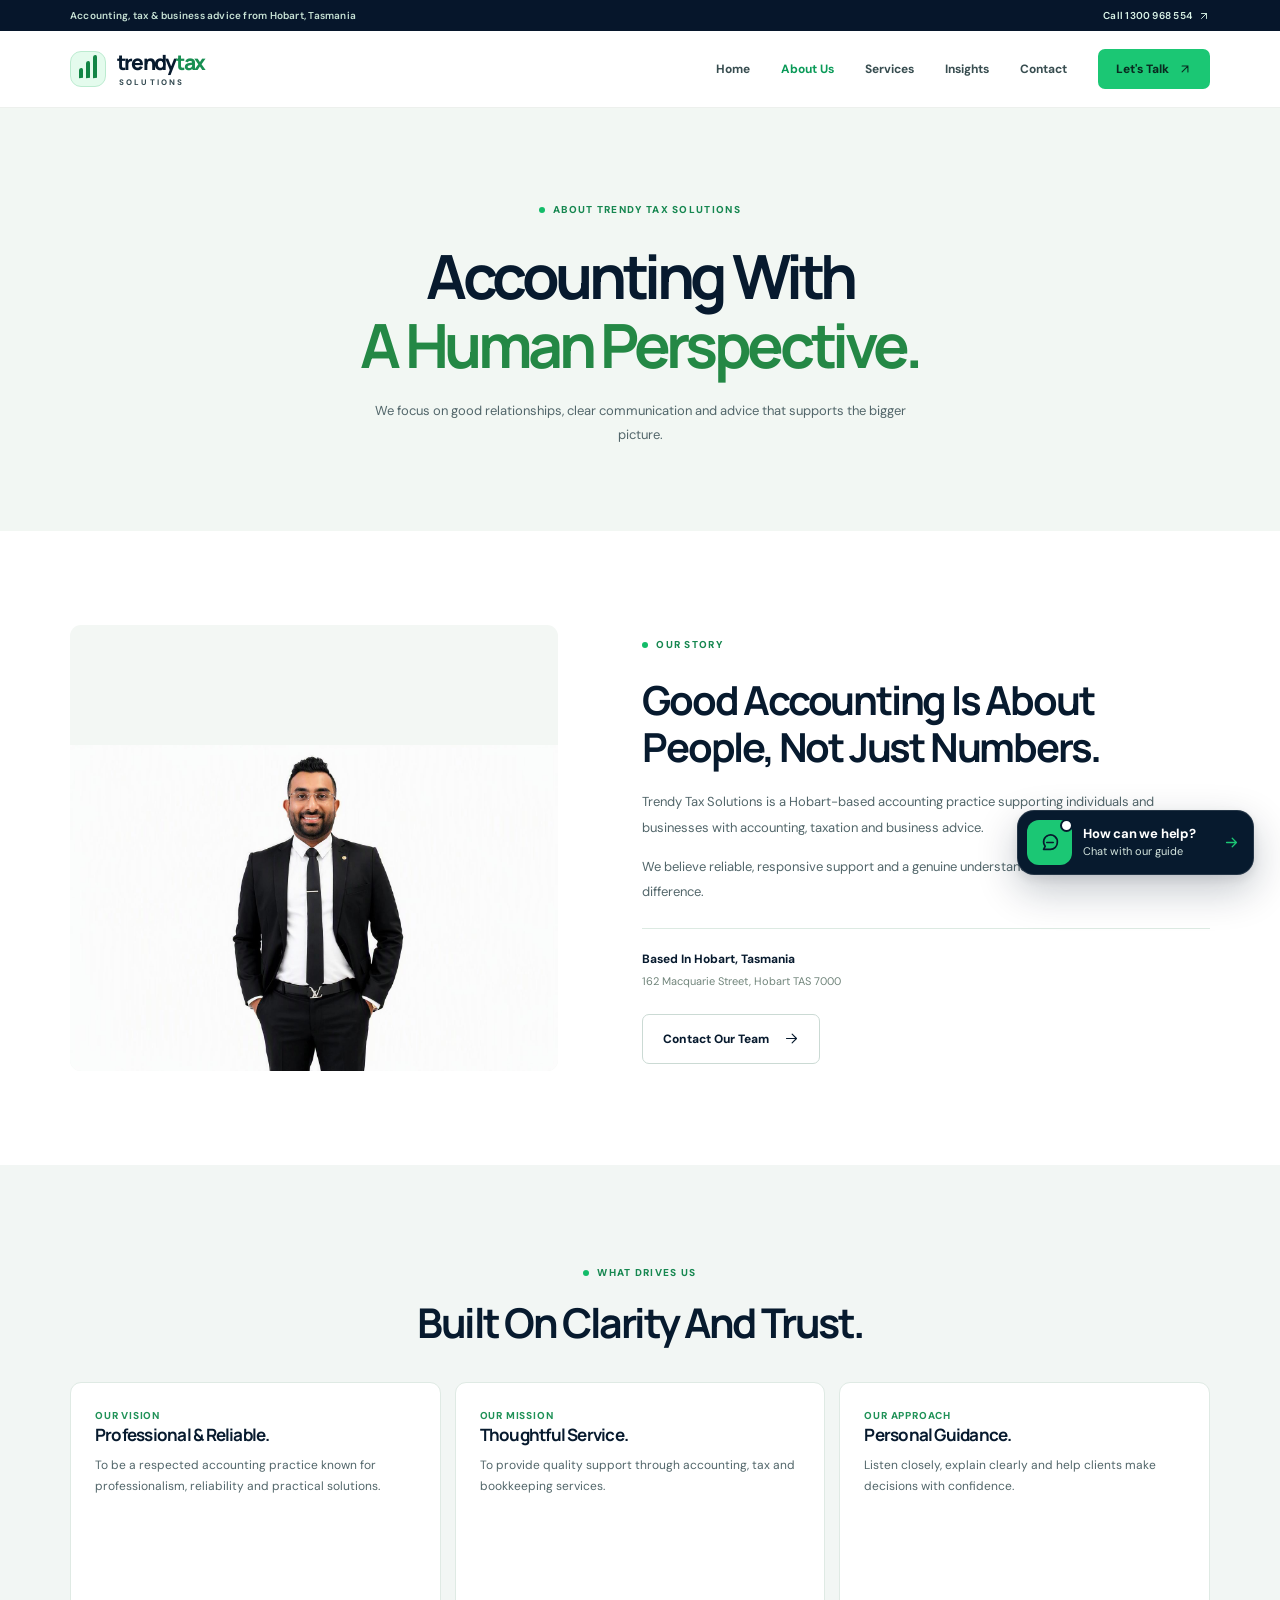
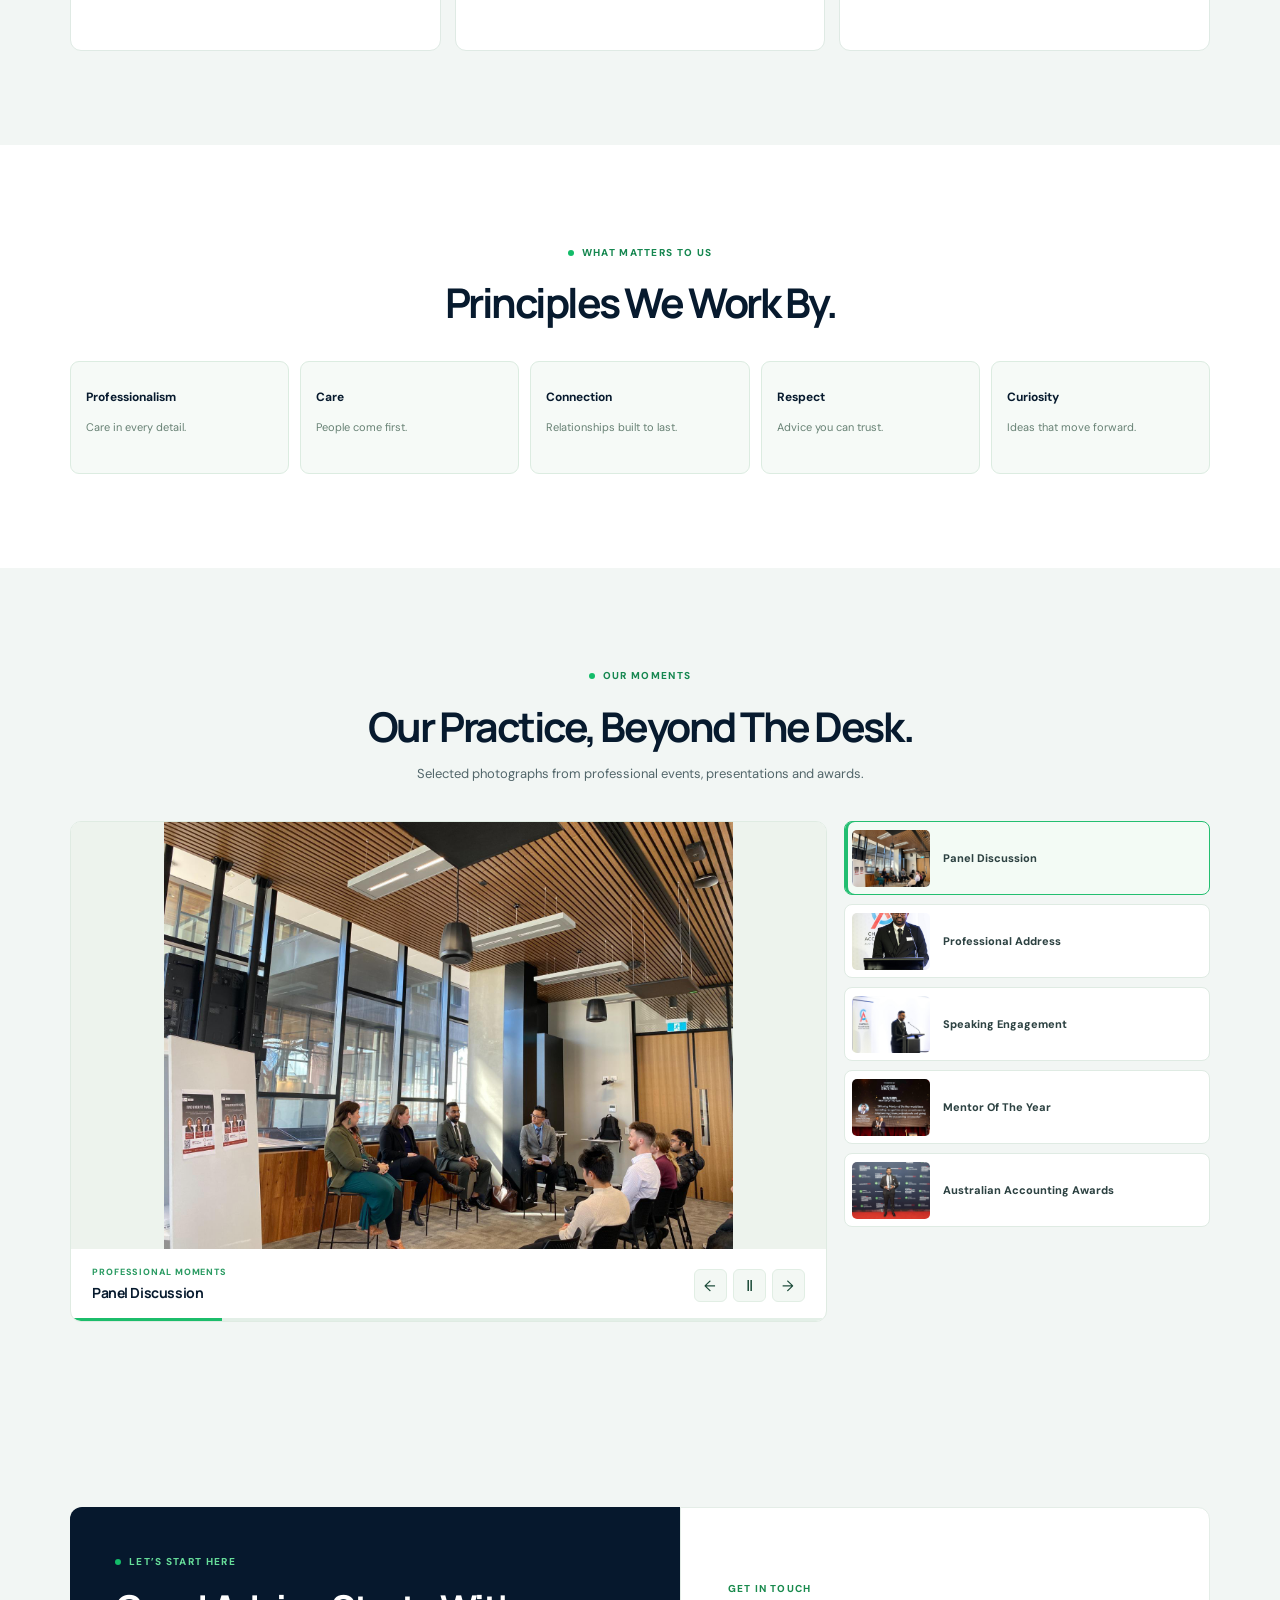
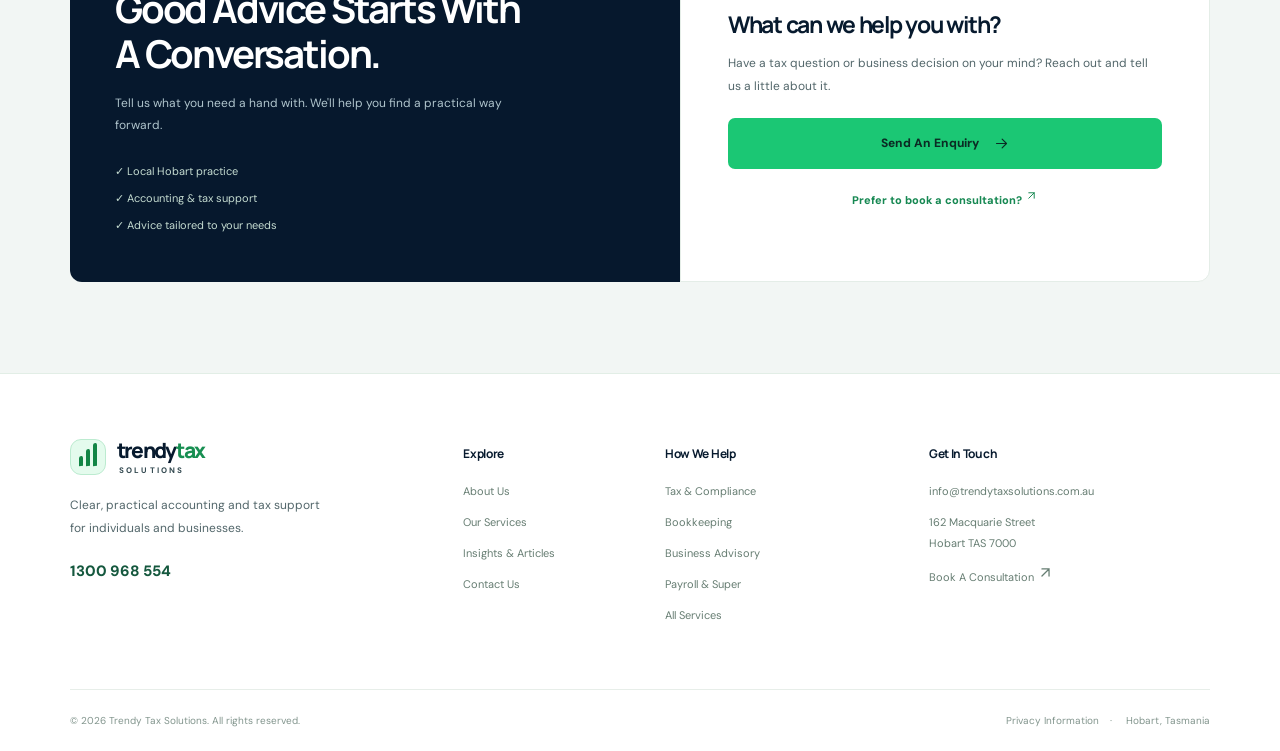
==== commit 2cd187ae: "Add Chat bot" ====
--- a/about.html
+++ b/about.html
@@ -1,5 +1,5 @@
-<!doctype html><html lang="en-AU"><head><meta charset="utf-8"><meta name="viewport" content="width=device-width, initial-scale=1"><meta name="theme-color" content="#f2f6f4"><meta name="description" content="Meet our Hobart-based accounting practice and browse photographs from events, presentations and awards."><meta property="og:type" content="website"><meta property="og:title" content="About Us | Trendy Tax Solutions"><meta property="og:description" content="Meet our Hobart-based accounting practice and browse photographs from events, presentations and awards."><link rel="icon" type="image/png" href="assets/img/brand-mark.png"><link rel="stylesheet" href="assets/css/style.css"><link rel="stylesheet" href="assets/css/gallery.css"><title>About Us | Trendy Tax Solutions</title></head><body><a class="skip-link" href="#main">Skip to content</a><div class="utility-bar"><div class="wrap"><span>Accounting, tax &amp; business advice from Hobart, Tasmania</span><a href="tel:1300968554">Call 1300 968 554 <svg aria-hidden="true" viewBox="0 0 24 24" width="17" height="17" fill="none" stroke="currentColor" stroke-width="1.8" stroke-linecap="round"><path d="M7 17 17 7M7 7h10v10"/></svg></a></div></div><header class="site-header" id="site-header"><div class="wrap nav-wrap"><a class="wordmark" href="index.html" aria-label="Trendy Tax Solutions home"><span class="wordmark-symbol" aria-hidden="true"><span></span><span></span><span></span></span><span class="wordmark-name">trendy<span>tax</span><small>SOLUTIONS</small></span></a><button class="menu-button" type="button" aria-label="Open navigation" aria-expanded="false" aria-controls="main-navigation"><span></span><span></span><span></span></button><nav id="main-navigation" class="main-navigation" aria-label="Primary navigation"><a class="" href="index.html">Home</a><a class="current" href="about.html">About Us</a><a class="" href="services.html">Services</a><a class="" href="insights.html">Insights</a><a class="" href="contact.html">Contact</a><a class="header-contact" href="contact.html">Let's Talk <svg aria-hidden="true" viewBox="0 0 24 24" width="17" height="17" fill="none" stroke="currentColor" stroke-width="1.8" stroke-linecap="round"><path d="M7 17 17 7M7 7h10v10"/></svg></a></nav></div></header><main id="main"><section class="subhero"><div class="wrap"><span class="kicker"><span class="dot"></span>ABOUT TRENDY TAX SOLUTIONS</span><h1>Accounting With<br><span>A Human Perspective.</span></h1><p>We focus on good relationships, clear communication and advice that supports the bigger picture.</p></div></section>
+<!doctype html><html lang="en-AU"><head><meta charset="utf-8"><meta name="viewport" content="width=device-width, initial-scale=1"><meta name="theme-color" content="#f2f6f4"><meta name="description" content="Meet our Hobart-based accounting practice and browse photographs from events, presentations and awards."><meta property="og:type" content="website"><meta property="og:title" content="About Us | Trendy Tax Solutions"><meta property="og:description" content="Meet our Hobart-based accounting practice and browse photographs from events, presentations and awards."><link rel="icon" type="image/png" href="assets/img/brand-mark.png"><link rel="stylesheet" href="assets/css/style.css"><link rel="stylesheet" href="assets/css/gallery.css"><title>About Us | Trendy Tax Solutions</title><link rel="stylesheet" href="assets/css/chatbot.css"></head><body><a class="skip-link" href="#main">Skip to content</a><div class="utility-bar"><div class="wrap"><span>Accounting, tax &amp; business advice from Hobart, Tasmania</span><a href="tel:1300968554">Call 1300 968 554 <svg aria-hidden="true" viewBox="0 0 24 24" width="17" height="17" fill="none" stroke="currentColor" stroke-width="1.8" stroke-linecap="round"><path d="M7 17 17 7M7 7h10v10"/></svg></a></div></div><header class="site-header" id="site-header"><div class="wrap nav-wrap"><a class="wordmark" href="index.html" aria-label="Trendy Tax Solutions home"><span class="wordmark-symbol" aria-hidden="true"><span></span><span></span><span></span></span><span class="wordmark-name">trendy<span>tax</span><small>SOLUTIONS</small></span></a><button class="menu-button" type="button" aria-label="Open navigation" aria-expanded="false" aria-controls="main-navigation"><span></span><span></span><span></span></button><nav id="main-navigation" class="main-navigation" aria-label="Primary navigation"><a class="" href="index.html">Home</a><a class="current" href="about.html">About Us</a><a class="" href="services.html">Services</a><a class="" href="insights.html">Insights</a><a class="" href="contact.html">Contact</a><a class="header-contact" href="contact.html">Let's Talk <svg aria-hidden="true" viewBox="0 0 24 24" width="17" height="17" fill="none" stroke="currentColor" stroke-width="1.8" stroke-linecap="round"><path d="M7 17 17 7M7 7h10v10"/></svg></a></nav></div></header><main id="main"><section class="subhero"><div class="wrap"><span class="kicker"><span class="dot"></span>ABOUT TRENDY TAX SOLUTIONS</span><h1>Accounting With<br><span>A Human Perspective.</span></h1><p>We focus on good relationships, clear communication and advice that supports the bigger picture.</p></div></section>
 <section class="section-pad"><div class="wrap about-story"><div class="about-portrait"><img src="assets/img/team-portrait.jpg" alt="Portrait of the Trendy Tax Solutions representative" class="" loading="lazy" decoding="async"></div><div><span class="kicker"><span class="dot"></span>OUR STORY</span><h2>Good Accounting Is About People, Not Just Numbers.</h2><p>Trendy Tax Solutions is a Hobart-based accounting practice supporting individuals and businesses with accounting, taxation and business advice.</p><p>We believe reliable, responsive support and a genuine understanding of your needs make all the difference.</p><div class="about-contact"><strong>Based In Hobart, Tasmania</strong><span>162 Macquarie Street, Hobart TAS 7000</span></div><a class="btn btn-outline" href="contact.html">Contact Our Team<svg aria-hidden="true" viewBox="0 0 24 24" width="17" height="17" fill="none" stroke="currentColor" stroke-width="1.8" stroke-linecap="round" stroke-linejoin="round"><path d="M4 12h16m-7-7 7 7-7 7"/></svg></a></div></div></section>
 <section class="section-pad soft-section"><div class="wrap"><div class="section-heading center"><span class="kicker"><span class="dot"></span>WHAT DRIVES US</span><h2>Built On Clarity And Trust.</h2></div><div class="audience-grid"><div class="audience-card"><span class="number-dot">OUR VISION</span><h3>Professional &amp; Reliable.</h3><p>To be a respected accounting practice known for professionalism, reliability and practical solutions.</p></div><div class="audience-card"><span class="number-dot">OUR MISSION</span><h3>Thoughtful Service.</h3><p>To provide quality support through accounting, tax and bookkeeping services.</p></div><div class="audience-card"><span class="number-dot">OUR APPROACH</span><h3>Personal Guidance.</h3><p>Listen closely, explain clearly and help clients make decisions with confidence.</p></div></div></div></section>
 <section class="section-pad"><div class="wrap"><div class="section-heading center"><span class="kicker"><span class="dot"></span>WHAT MATTERS TO US</span><h2>Principles We Work By.</h2></div><div class="values-grid"><div><strong>Professionalism</strong><span>Care in every detail.</span></div><div><strong>Care</strong><span>People come first.</span></div><div><strong>Connection</strong><span>Relationships built to last.</span></div><div><strong>Respect</strong><span>Advice you can trust.</span></div><div><strong>Curiosity</strong><span>Ideas that move forward.</span></div></div></div></section>
-<section class="section-pad soft-section" id="gallery"><div class="wrap"><div class="section-heading center"><span class="kicker"><span class="dot"></span>OUR MOMENTS</span><h2>Our Practice, Beyond The Desk.</h2><p>Selected photographs from professional events, presentations and awards.</p></div><div class="gallery-modern" data-about-gallery><div class="gallery-main"><div class="gallery-photos" id="about-gallery-stage"><figure class="gallery-slide is-active" aria-hidden="false"><img src="assets/img/about-gallery/panel-discussion.jpg" alt="Panel discussion with speakers and an audience" class="" loading="lazy" decoding="async"></figure><figure class="gallery-slide " aria-hidden="true"><img src="assets/img/about-gallery/chartered-accountants-address.jpg" alt="Speaker at a Chartered Accountants event" class="" loading="lazy" decoding="async"></figure><figure class="gallery-slide " aria-hidden="true"><img src="assets/img/about-gallery/chartered-accountants-presentation.jpg" alt="Accountant presenting to an audience" class="" loading="lazy" decoding="async"></figure><figure class="gallery-slide " aria-hidden="true"><img src="assets/img/about-gallery/mentor-of-the-year.jpg" alt="Mentor of the Year award presentation" class="" loading="lazy" decoding="async"></figure><figure class="gallery-slide " aria-hidden="true"><img src="assets/img/about-gallery/australian-accounting-awards.jpg" alt="Accountant at Australian Accounting Awards" class="" loading="lazy" decoding="async"></figure></div><div class="gallery-caption"><div><span>PROFESSIONAL MOMENTS</span><strong data-gallery-label>Panel Discussion</strong></div><div class="gallery-controls"><button type="button" data-gallery-prev aria-label="Previous image">←</button><button type="button" data-gallery-toggle aria-label="Pause slideshow" aria-pressed="false">Ⅱ</button><button type="button" data-gallery-next aria-label="Next image">→</button></div></div><div class="gallery-progress"><span data-gallery-progress></span></div></div><div class="gallery-thumbs"><button type="button" data-gallery-to="0" class="is-current" aria-pressed="true"><img src="assets/img/about-gallery/panel-discussion.jpg" alt="" class="" loading="lazy" decoding="async"><span>Panel Discussion</span></button><button type="button" data-gallery-to="1" class="" aria-pressed="false"><img src="assets/img/about-gallery/chartered-accountants-address.jpg" alt="" class="" loading="lazy" decoding="async"><span>Professional Address</span></button><button type="button" data-gallery-to="2" class="" aria-pressed="false"><img src="assets/img/about-gallery/chartered-accountants-presentation.jpg" alt="" class="" loading="lazy" decoding="async"><span>Speaking Engagement</span></button><button type="button" data-gallery-to="3" class="" aria-pressed="false"><img src="assets/img/about-gallery/mentor-of-the-year.jpg" alt="" class="" loading="lazy" decoding="async"><span>Mentor Of The Year</span></button><button type="button" data-gallery-to="4" class="" aria-pressed="false"><img src="assets/img/about-gallery/australian-accounting-awards.jpg" alt="" class="" loading="lazy" decoding="async"><span>Australian Accounting Awards</span></button></div></div></div></section><section class="closing-section"><div class="wrap closing-grid"><div><span class="kicker"><span class="dot"></span>LET’S START HERE</span><h2>Good Advice Starts With<br>A Conversation.</h2><p>Tell us what you need a hand with. We'll help you find a practical way forward.</p><div class="closing-points"><span>✓ Local Hobart practice</span><span>✓ Accounting &amp; tax support</span><span>✓ Advice tailored to your needs</span></div></div><div class="closing-card"><span class="small-label">GET IN TOUCH</span><h3>What can we help you with?</h3><p>Have a tax question or business decision on your mind? Reach out and tell us a little about it.</p><a class="btn btn-primary" href="contact.html">Send An Enquiry<svg aria-hidden="true" viewBox="0 0 24 24" width="17" height="17" fill="none" stroke="currentColor" stroke-width="1.8" stroke-linecap="round" stroke-linejoin="round"><path d="M4 12h16m-7-7 7 7-7 7"/></svg></a><a href="https://www.trendytaxsolutions.com.au/book-online" target="_blank" rel="noopener noreferrer" class="plain-link">Prefer to book a consultation? <svg aria-hidden="true" viewBox="0 0 24 24" width="17" height="17" fill="none" stroke="currentColor" stroke-width="1.8" stroke-linecap="round"><path d="M7 17 17 7M7 7h10v10"/></svg></a></div></div></section></main><footer class="site-footer"><div class="wrap footer-columns"><div class="footer-brand"><a class="wordmark" href="index.html" aria-label="Trendy Tax Solutions home"><span class="wordmark-symbol" aria-hidden="true"><span></span><span></span><span></span></span><span class="wordmark-name">trendy<span>tax</span><small>SOLUTIONS</small></span></a><p>Clear, practical accounting and tax support for individuals and businesses.</p><a class="footer-phone" href="tel:1300968554">1300 968 554</a></div><div><h4>Explore</h4><a href="about.html">About Us</a><a href="services.html">Our Services</a><a href="insights.html">Insights &amp; Articles</a><a href="contact.html">Contact Us</a></div><div><h4>How We Help</h4><a href="services.html">Tax &amp; Compliance</a><a href="services.html">Bookkeeping</a><a href="services.html">Business Advisory</a><a href="services.html">Payroll &amp; Super</a><a href="services.html">All Services</a></div><div><h4>Get In Touch</h4><a href="mailto:info@trendytaxsolutions.com.au">info@trendytaxsolutions.com.au</a><span>162 Macquarie Street<br>Hobart TAS 7000</span><a href="https://www.trendytaxsolutions.com.au/book-online" target="_blank" rel="noopener noreferrer">Book A Consultation <svg aria-hidden="true" viewBox="0 0 24 24" width="17" height="17" fill="none" stroke="currentColor" stroke-width="1.8" stroke-linecap="round"><path d="M7 17 17 7M7 7h10v10"/></svg></a></div></div><div class="wrap footer-bottom"><span>© <span data-year>2026</span> Trendy Tax Solutions. All rights reserved.</span><span><a href="privacy.html">Privacy Information</a><span class="footer-sep">·</span> Hobart, Tasmania</span></div></footer><script defer src="assets/js/main.js"></script><script defer src="assets/js/gallery.js"></script></body></html>+<section class="section-pad soft-section" id="gallery"><div class="wrap"><div class="section-heading center"><span class="kicker"><span class="dot"></span>OUR MOMENTS</span><h2>Our Practice, Beyond The Desk.</h2><p>Selected photographs from professional events, presentations and awards.</p></div><div class="gallery-modern" data-about-gallery><div class="gallery-main"><div class="gallery-photos" id="about-gallery-stage"><figure class="gallery-slide is-active" aria-hidden="false"><img src="assets/img/about-gallery/panel-discussion.jpg" alt="Panel discussion with speakers and an audience" class="" loading="lazy" decoding="async"></figure><figure class="gallery-slide " aria-hidden="true"><img src="assets/img/about-gallery/chartered-accountants-address.jpg" alt="Speaker at a Chartered Accountants event" class="" loading="lazy" decoding="async"></figure><figure class="gallery-slide " aria-hidden="true"><img src="assets/img/about-gallery/chartered-accountants-presentation.jpg" alt="Accountant presenting to an audience" class="" loading="lazy" decoding="async"></figure><figure class="gallery-slide " aria-hidden="true"><img src="assets/img/about-gallery/mentor-of-the-year.jpg" alt="Mentor of the Year award presentation" class="" loading="lazy" decoding="async"></figure><figure class="gallery-slide " aria-hidden="true"><img src="assets/img/about-gallery/australian-accounting-awards.jpg" alt="Accountant at Australian Accounting Awards" class="" loading="lazy" decoding="async"></figure></div><div class="gallery-caption"><div><span>PROFESSIONAL MOMENTS</span><strong data-gallery-label>Panel Discussion</strong></div><div class="gallery-controls"><button type="button" data-gallery-prev aria-label="Previous image">←</button><button type="button" data-gallery-toggle aria-label="Pause slideshow" aria-pressed="false">Ⅱ</button><button type="button" data-gallery-next aria-label="Next image">→</button></div></div><div class="gallery-progress"><span data-gallery-progress></span></div></div><div class="gallery-thumbs"><button type="button" data-gallery-to="0" class="is-current" aria-pressed="true"><img src="assets/img/about-gallery/panel-discussion.jpg" alt="" class="" loading="lazy" decoding="async"><span>Panel Discussion</span></button><button type="button" data-gallery-to="1" class="" aria-pressed="false"><img src="assets/img/about-gallery/chartered-accountants-address.jpg" alt="" class="" loading="lazy" decoding="async"><span>Professional Address</span></button><button type="button" data-gallery-to="2" class="" aria-pressed="false"><img src="assets/img/about-gallery/chartered-accountants-presentation.jpg" alt="" class="" loading="lazy" decoding="async"><span>Speaking Engagement</span></button><button type="button" data-gallery-to="3" class="" aria-pressed="false"><img src="assets/img/about-gallery/mentor-of-the-year.jpg" alt="" class="" loading="lazy" decoding="async"><span>Mentor Of The Year</span></button><button type="button" data-gallery-to="4" class="" aria-pressed="false"><img src="assets/img/about-gallery/australian-accounting-awards.jpg" alt="" class="" loading="lazy" decoding="async"><span>Australian Accounting Awards</span></button></div></div></div></section><section class="closing-section"><div class="wrap closing-grid"><div><span class="kicker"><span class="dot"></span>LET’S START HERE</span><h2>Good Advice Starts With<br>A Conversation.</h2><p>Tell us what you need a hand with. We'll help you find a practical way forward.</p><div class="closing-points"><span>✓ Local Hobart practice</span><span>✓ Accounting &amp; tax support</span><span>✓ Advice tailored to your needs</span></div></div><div class="closing-card"><span class="small-label">GET IN TOUCH</span><h3>What can we help you with?</h3><p>Have a tax question or business decision on your mind? Reach out and tell us a little about it.</p><a class="btn btn-primary" href="contact.html">Send An Enquiry<svg aria-hidden="true" viewBox="0 0 24 24" width="17" height="17" fill="none" stroke="currentColor" stroke-width="1.8" stroke-linecap="round" stroke-linejoin="round"><path d="M4 12h16m-7-7 7 7-7 7"/></svg></a><a href="https://www.trendytaxsolutions.com.au/book-online" target="_blank" rel="noopener noreferrer" class="plain-link">Prefer to book a consultation? <svg aria-hidden="true" viewBox="0 0 24 24" width="17" height="17" fill="none" stroke="currentColor" stroke-width="1.8" stroke-linecap="round"><path d="M7 17 17 7M7 7h10v10"/></svg></a></div></div></section></main><footer class="site-footer"><div class="wrap footer-columns"><div class="footer-brand"><a class="wordmark" href="index.html" aria-label="Trendy Tax Solutions home"><span class="wordmark-symbol" aria-hidden="true"><span></span><span></span><span></span></span><span class="wordmark-name">trendy<span>tax</span><small>SOLUTIONS</small></span></a><p>Clear, practical accounting and tax support for individuals and businesses.</p><a class="footer-phone" href="tel:1300968554">1300 968 554</a></div><div><h4>Explore</h4><a href="about.html">About Us</a><a href="services.html">Our Services</a><a href="insights.html">Insights &amp; Articles</a><a href="contact.html">Contact Us</a></div><div><h4>How We Help</h4><a href="services.html">Tax &amp; Compliance</a><a href="services.html">Bookkeeping</a><a href="services.html">Business Advisory</a><a href="services.html">Payroll &amp; Super</a><a href="services.html">All Services</a></div><div><h4>Get In Touch</h4><a href="mailto:info@trendytaxsolutions.com.au">info@trendytaxsolutions.com.au</a><span>162 Macquarie Street<br>Hobart TAS 7000</span><a href="https://www.trendytaxsolutions.com.au/book-online" target="_blank" rel="noopener noreferrer">Book A Consultation <svg aria-hidden="true" viewBox="0 0 24 24" width="17" height="17" fill="none" stroke="currentColor" stroke-width="1.8" stroke-linecap="round"><path d="M7 17 17 7M7 7h10v10"/></svg></a></div></div><div class="wrap footer-bottom"><span>© <span data-year>2026</span> Trendy Tax Solutions. All rights reserved.</span><span><a href="privacy.html">Privacy Information</a><span class="footer-sep">·</span> Hobart, Tasmania</span></div></footer><script defer src="assets/js/main.js"></script><script defer src="assets/js/gallery.js"></script><script defer src="assets/js/chatbot.js" data-chat-theme="fresh"></script></body></html>
--- a/assets/css/chatbot.css
+++ b/assets/css/chatbot.css
@@ -0,0 +1,128 @@
+/* Trendy Tax Solutions: intentionally self-contained chat UI, not an API chatbot. */
+.tt-chatbot {
+  --ttc-ink:#071a2e;
+  --ttc-header:#071a2e;
+  --ttc-header-end:#123b43;
+  --ttc-accent:#1bc774;
+  --ttc-action:#0c7b4b;
+  --ttc-soft:#e9f9f0;
+  --ttc-surface:#f6f9f7;
+  --ttc-line:#e4ece8;
+  --ttc-muted:#62746d;
+  --ttc-round:19px;
+  position:fixed;bottom:25px;right:26px;z-index:2147483000;
+  font-family:'DM Sans',Arial,sans-serif;font-size:14px;line-height:1.5;
+  color:var(--ttc-ink);text-align:left;direction:ltr;
+  pointer-events:none;
+}
+.tt-chatbot[data-theme="classic"] {
+  --ttc-ink:#183143;
+  --ttc-header:#183143;
+  --ttc-header-end:#28514f;
+  --ttc-accent:#72c7b1;
+  --ttc-action:#296f69;
+  --ttc-soft:#eaf4f0;
+  --ttc-surface:#f8f8f5;
+  --ttc-line:#e5eae5;
+  --ttc-muted:#657779;
+  --ttc-round:15px;
+}
+.tt-chatbot, .tt-chatbot * { box-sizing:border-box; }
+.tt-chatbot button, .tt-chatbot a { font:inherit; }
+.tt-chatbot button { cursor:pointer; }
+.tt-chatbot button:focus-visible, .tt-chatbot a:focus-visible { outline:3px solid var(--ttc-accent);outline-offset:3px; }
+.tt-chatbot [hidden] {display:none!important;}
+.tt-chatbot__launcher, .tt-chatbot__panel {pointer-events:auto;}
+.tt-chatbot__launcher {
+  display:flex;gap:11px;align-items:center;min-height:65px;
+  padding:9px 13px 9px 9px;border:1px solid rgba(255,255,255,.12);
+  border-radius:17px;color:#fff;background:var(--ttc-header);
+  box-shadow:0 15px 40px rgba(7,26,46,.24),0 4px 12px rgba(7,26,46,.09);
+  text-align:left;transition:transform .2s ease,box-shadow .2s ease;
+}
+.tt-chatbot__launcher:hover {transform:translateY(-3px);box-shadow:0 21px 47px rgba(7,26,46,.27);}
+.tt-chatbot--open .tt-chatbot__launcher {width:58px;min-height:58px;justify-content:center;padding:7px;margin-left:auto;}
+.tt-chatbot--open .tt-chatbot__launcher-copy,.tt-chatbot--open .tt-chatbot__launcher-end {display:none;}
+.tt-chatbot--open .tt-chatbot__launcher-icon {width:41px;height:41px;flex:0 0 41px;background:transparent;color:#fff;}
+.tt-chatbot--open .tt-chatbot__launcher-icon:after {display:none;}
+
+.tt-chatbot__launcher-icon {position:relative;display:grid;place-items:center;flex:0 0 45px;width:45px;height:45px;
+  color:var(--ttc-ink);background:var(--ttc-accent);border-radius:12px;}
+.tt-chatbot__launcher-icon:after {content:"";position:absolute;width:9px;height:9px;border-radius:100%;background:#fff;right:-1px;top:-1px;border:2px solid var(--ttc-header);}
+.tt-chatbot__launcher-copy {display:grid;gap:0;min-width:125px;}
+.tt-chatbot__launcher-copy strong {font-size:13px;font-weight:750;letter-spacing:-.015em;line-height:1.4;color:white;}
+.tt-chatbot__launcher-copy small {font-size:11px;line-height:1.5;color:#d5e6df;}
+.tt-chatbot__launcher-end {color:var(--ttc-accent);display:grid;place-items:center;margin-left:4px;}
+.tt-chatbot__panel {position:absolute;right:0;bottom:calc(100% + 14px);width:386px;height:min(660px,calc(100dvh - 114px));min-height:370px;
+  display:flex;flex-direction:column;border:1px solid var(--ttc-line);border-radius:var(--ttc-round);overflow:hidden;background:#fff;
+  box-shadow:0 25px 75px rgba(9,35,47,.23),0 5px 20px rgba(9,35,47,.10);
+  animation:tt-chat-reveal .2s cubic-bezier(.2,.7,.3,1) both;}
+.tt-chatbot__header {flex:0 0 auto;position:relative;min-height:83px;display:flex;align-items:center;justify-content:space-between;
+  gap:9px;padding:17px 17px 16px 19px;color:#fff;background:linear-gradient(115deg,var(--ttc-header),var(--ttc-header-end));}
+.tt-chatbot__header:after {content:"";position:absolute;bottom:0;left:19px;width:42px;height:3px;background:var(--ttc-accent);border-radius:3px;}
+.tt-chatbot__identity {min-width:0;display:flex;align-items:center;gap:11px;}
+.tt-chatbot__brand {flex:0 0 44px;display:grid;place-items:center;width:44px;height:44px;background:#fff;border-radius:12px;padding:8px;box-shadow:0 0 0 1px rgba(255,255,255,.1);}
+.tt-chatbot__brand img {width:100%;height:100%;object-fit:contain;display:block;}
+.tt-chatbot__identity-copy {display:grid;gap:4px;min-width:0;}
+.tt-chatbot__identity-copy strong {font-size:14px;white-space:nowrap;font-weight:750;letter-spacing:-.025em;line-height:1.15;}
+.tt-chatbot__identity-copy span {font-size:10px;letter-spacing:.005em;color:#d2e5df;display:flex;align-items:center;gap:7px;}
+.tt-chatbot__identity-copy i {display:inline-block;width:6px;height:6px;background:var(--ttc-accent);border-radius:100%;}
+.tt-chatbot__header-actions {display:flex;align-items:center;flex:0 0 auto;gap:4px;}
+.tt-chatbot__icon-btn {width:29px;height:31px;display:grid;place-items:center;background:transparent;color:#e1eceb;border:0;border-radius:7px;padding:0;}
+.tt-chatbot__icon-btn:hover {background:rgba(255,255,255,.13);color:#fff;}
+.tt-chatbot__conversation {flex:1 1 auto;overflow-y:auto;min-height:0;padding:17px 17px 19px;background:var(--ttc-surface);overscroll-behavior:contain;scrollbar-width:thin;scrollbar-color:#cbd8d1 transparent;}
+.tt-chatbot__timeline {display:flex;align-items:center;gap:12px;justify-content:center;margin:0 0 18px;color:#8b9895;font-weight:700;font-size:10px;letter-spacing:.09em;text-transform:uppercase;}
+.tt-chatbot__timeline:before,.tt-chatbot__timeline:after {content:"";height:1px;flex:1;background:var(--ttc-line);}
+.tt-chatbot__bot-line,.tt-chatbot__user-line {display:flex;align-items:flex-end;gap:8px;margin:0 0 10px;}
+.tt-chatbot__bot-avatar {flex:0 0 25px;width:25px;height:25px;display:grid;place-items:center;border-radius:9px;background:var(--ttc-header);color:#fff;font-size:12px;font-weight:800;}
+.tt-chatbot__bot-avatar--empty {background:transparent;}
+.tt-chatbot__bubble {font-size:12px;line-height:1.6;letter-spacing:.002em;max-width:275px;padding:12px 14px;}
+.tt-chatbot__bubble--bot {background:#fff;border:1px solid var(--ttc-line);border-radius:13px 13px 13px 3px;box-shadow:0 2px 7px rgba(13,40,38,.025);color:#263e43;}
+.tt-chatbot__bot-line--continued {margin-top:-4px;}
+.tt-chatbot__user-line {justify-content:flex-end;margin-top:19px;}
+.tt-chatbot__bubble--user {background:var(--ttc-header);color:#fff;border-radius:13px 13px 3px 13px;}
+.tt-chatbot__topic-area {padding:14px 0 1px 33px;}
+.tt-chatbot__topic-heading {font-size:11px;font-weight:750;color:var(--ttc-ink);margin:0 0 9px;}
+.tt-chatbot__topics {display:grid;gap:7px;}
+.tt-chatbot__topic {display:flex;align-items:center;gap:9px;width:100%;padding:10px;background:#fff;border:1px solid var(--ttc-line);border-radius:11px;text-align:left;
+  box-shadow:0 2px 4px rgba(17,49,47,.015);transition:border-color .18s ease,transform .18s ease,box-shadow .18s ease;}
+.tt-chatbot__topic:hover {border-color:var(--ttc-action);box-shadow:0 4px 12px rgba(17,49,47,.07);transform:translateX(2px);}
+.tt-chatbot__topic-icon {width:33px;height:33px;flex:0 0 33px;display:grid;place-items:center;background:var(--ttc-soft);color:var(--ttc-action);border-radius:8px;}
+.tt-chatbot__topic-label {display:grid;gap:1px;min-width:0;flex:1;}
+.tt-chatbot__topic-label strong {color:var(--ttc-ink);font-size:11px;font-weight:750;line-height:1.4;}
+.tt-chatbot__topic-label small {font-size:10px;line-height:1.35;color:var(--ttc-muted);}
+.tt-chatbot__topic-arrow {display:grid;place-items:center;color:var(--ttc-action);}
+.tt-chatbot__answer-link {display:flex;align-items:center;justify-content:space-between;gap:6px;margin-top:12px;padding:10px 11px;text-decoration:none;
+  border-radius:8px;background:var(--ttc-action);color:#fff;font-weight:750;font-size:11px;}
+.tt-chatbot__answer-link:hover {background:var(--ttc-header);color:#fff;}
+.tt-chatbot__secondary-link {display:inline-flex;align-items:center;gap:7px;margin-top:9px;color:var(--ttc-action);font-weight:750;font-size:11px;text-decoration:none;}
+.tt-chatbot__secondary-link:hover {text-decoration:underline;}
+.tt-chatbot__another {display:block;margin:18px 0 2px 33px;border:0;padding:3px 0;background:transparent;color:var(--ttc-action);font-size:11px;font-weight:750;}
+.tt-chatbot__another:hover {text-decoration:underline;}
+.tt-chatbot__footer {flex:0 0 auto;padding:12px 16px 12px;background:#fff;border-top:1px solid var(--ttc-line);}
+.tt-chatbot__input {min-height:42px;display:flex;align-items:center;justify-content:space-between;gap:10px;color:#9aa6a3;border:1px solid #e4eae6;border-radius:10px;padding:5px 5px 5px 12px;background:#fafbfa;font-size:12px;}
+.tt-chatbot__input button {display:grid;place-items:center;border:0;border-radius:7px;width:32px;height:30px;background:#e8eeea;color:#a6b2ac;cursor:not-allowed;}
+.tt-chatbot__privacy {margin:9px 0 0;display:flex;align-items:flex-start;gap:6px;font-size:9px;line-height:1.45;color:#778581;}
+.tt-chatbot__privacy svg {flex:0 0 13px;margin-top:1px;}
+@keyframes tt-chat-reveal {from{opacity:0;transform:translateY(9px) scale(.985)}to{opacity:1;transform:none}}
+@media(max-width:500px) {
+  .tt-chatbot {right:12px;bottom:max(12px,env(safe-area-inset-bottom,0px));}
+  .tt-chatbot__panel {width:min(386px,calc(100vw - 24px));height:min(660px,calc(100dvh - 108px));bottom:calc(100% + 10px);}
+  .tt-chatbot__launcher {min-height:59px;border-radius:15px;padding:7px 11px 7px 7px;}
+  .tt-chatbot__launcher-icon {height:43px;width:43px;flex-basis:43px;}
+}
+@media(max-width:360px) {
+  .tt-chatbot__panel {width:calc(100vw - 20px);}
+  .tt-chatbot {right:10px;}
+  .tt-chatbot__conversation {padding-left:12px;padding-right:12px;}
+  .tt-chatbot__identity-copy strong {font-size:12px;}
+  .tt-chatbot__header {padding-left:12px;padding-right:9px;}
+  .tt-chatbot__brand {width:39px;height:39px;flex-basis:39px;}
+}
+@media(max-height:590px) {
+  .tt-chatbot__panel {height:calc(100dvh - 102px);min-height:0;}
+}
+@media(prefers-reduced-motion:reduce) {
+  .tt-chatbot__panel {animation:none;}
+  .tt-chatbot__launcher,.tt-chatbot__topic {transition:none;}
+}
